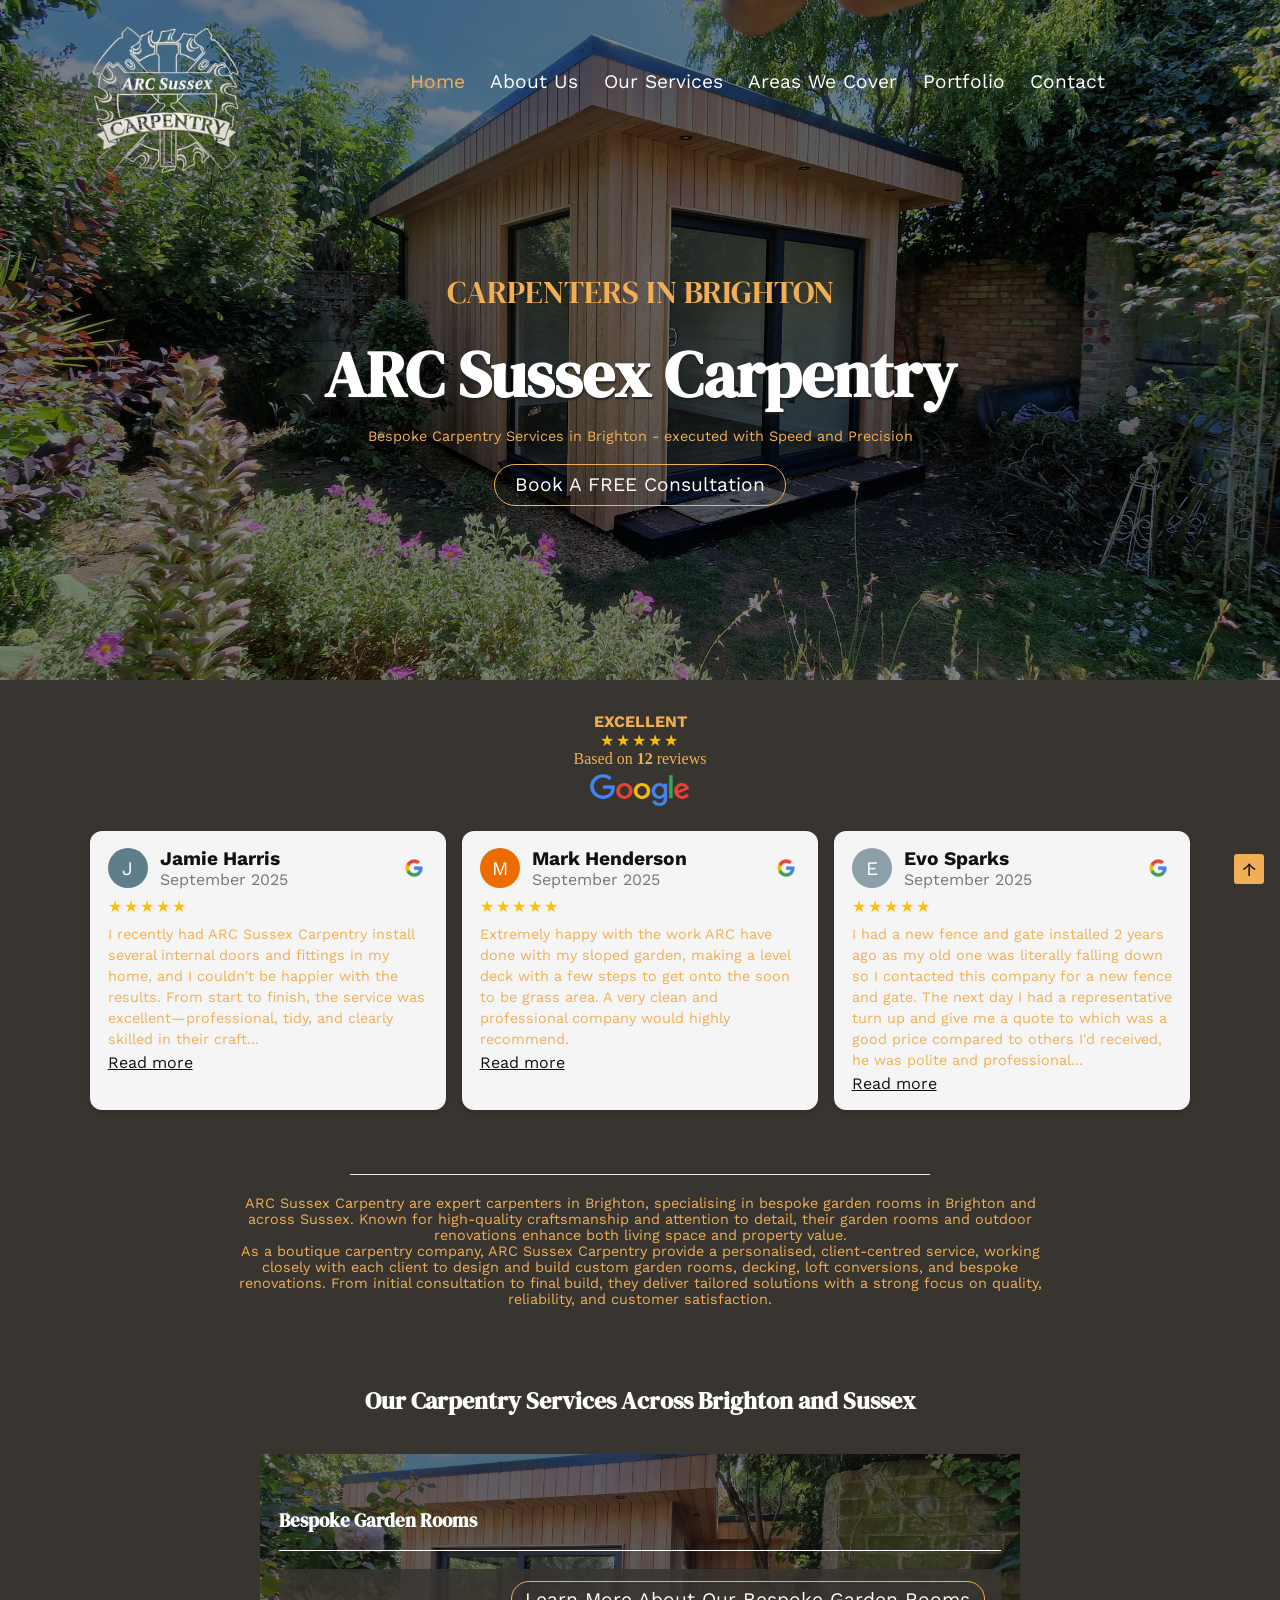
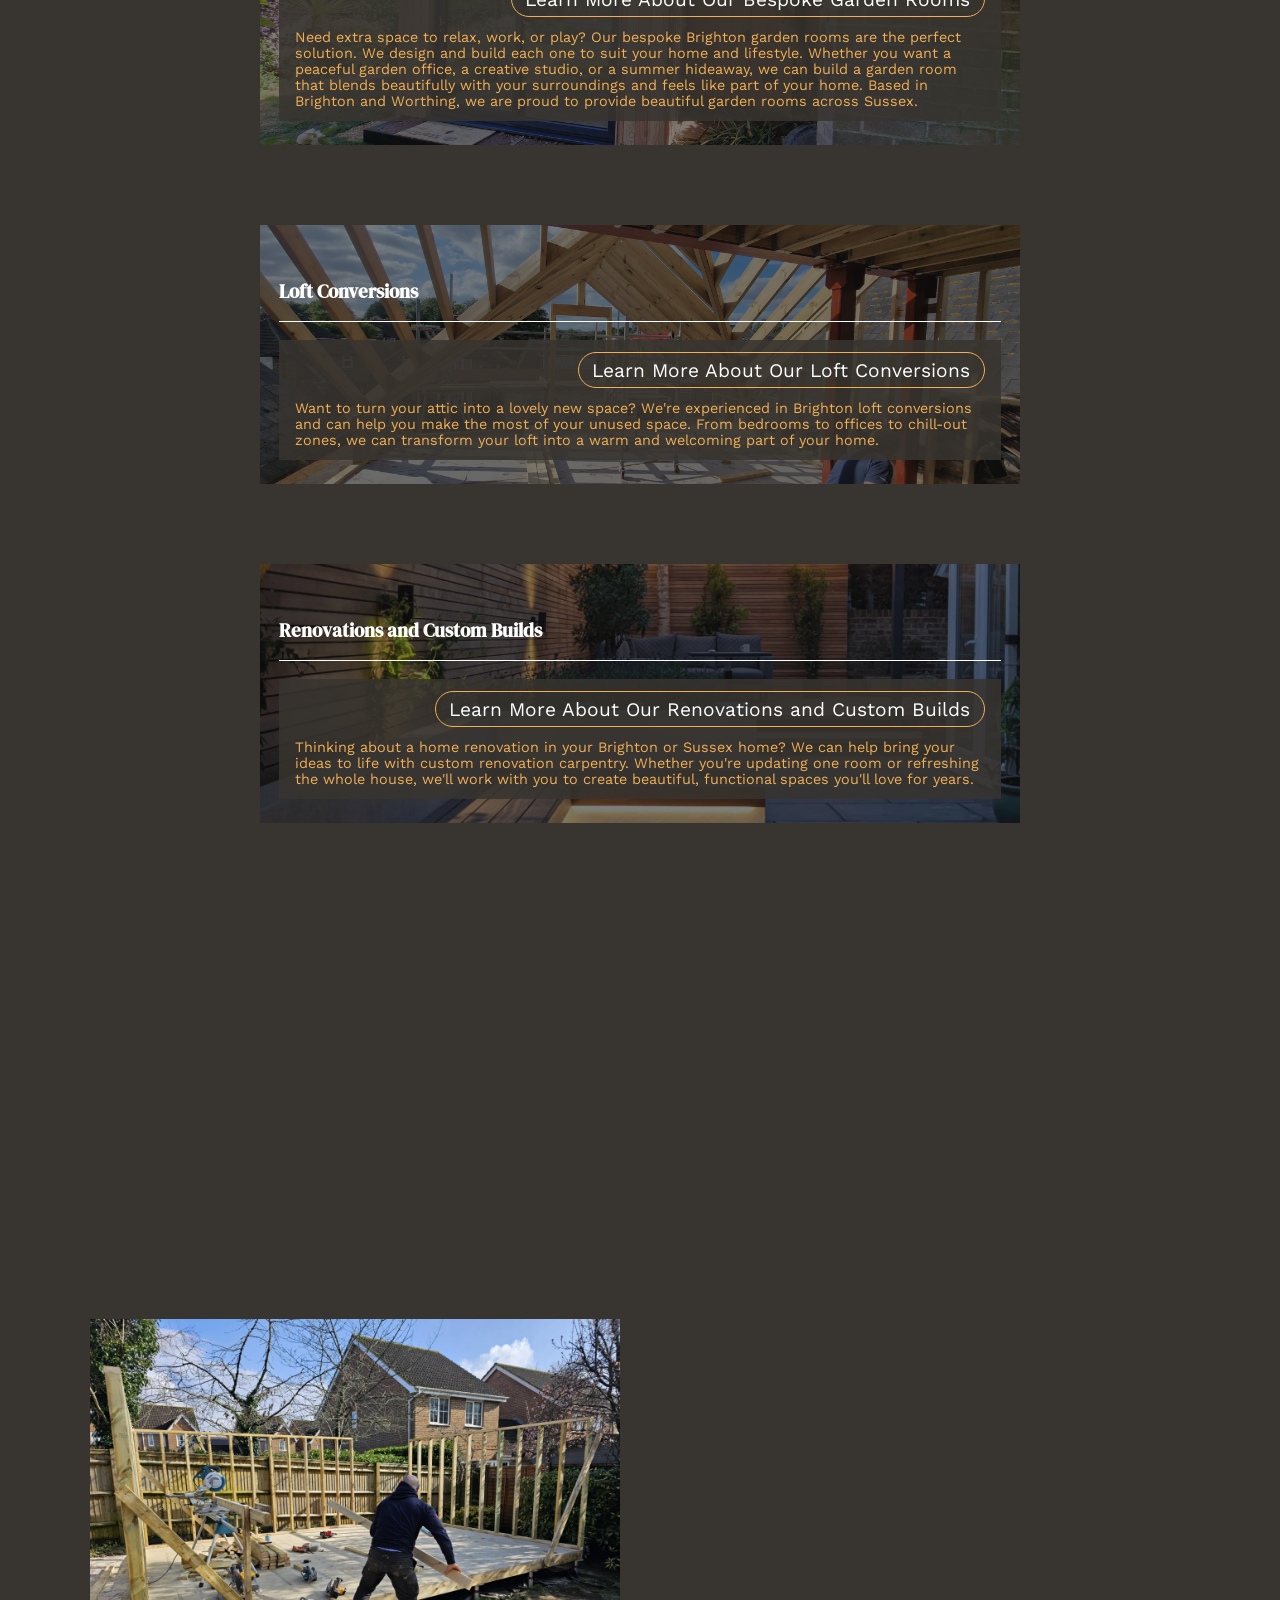
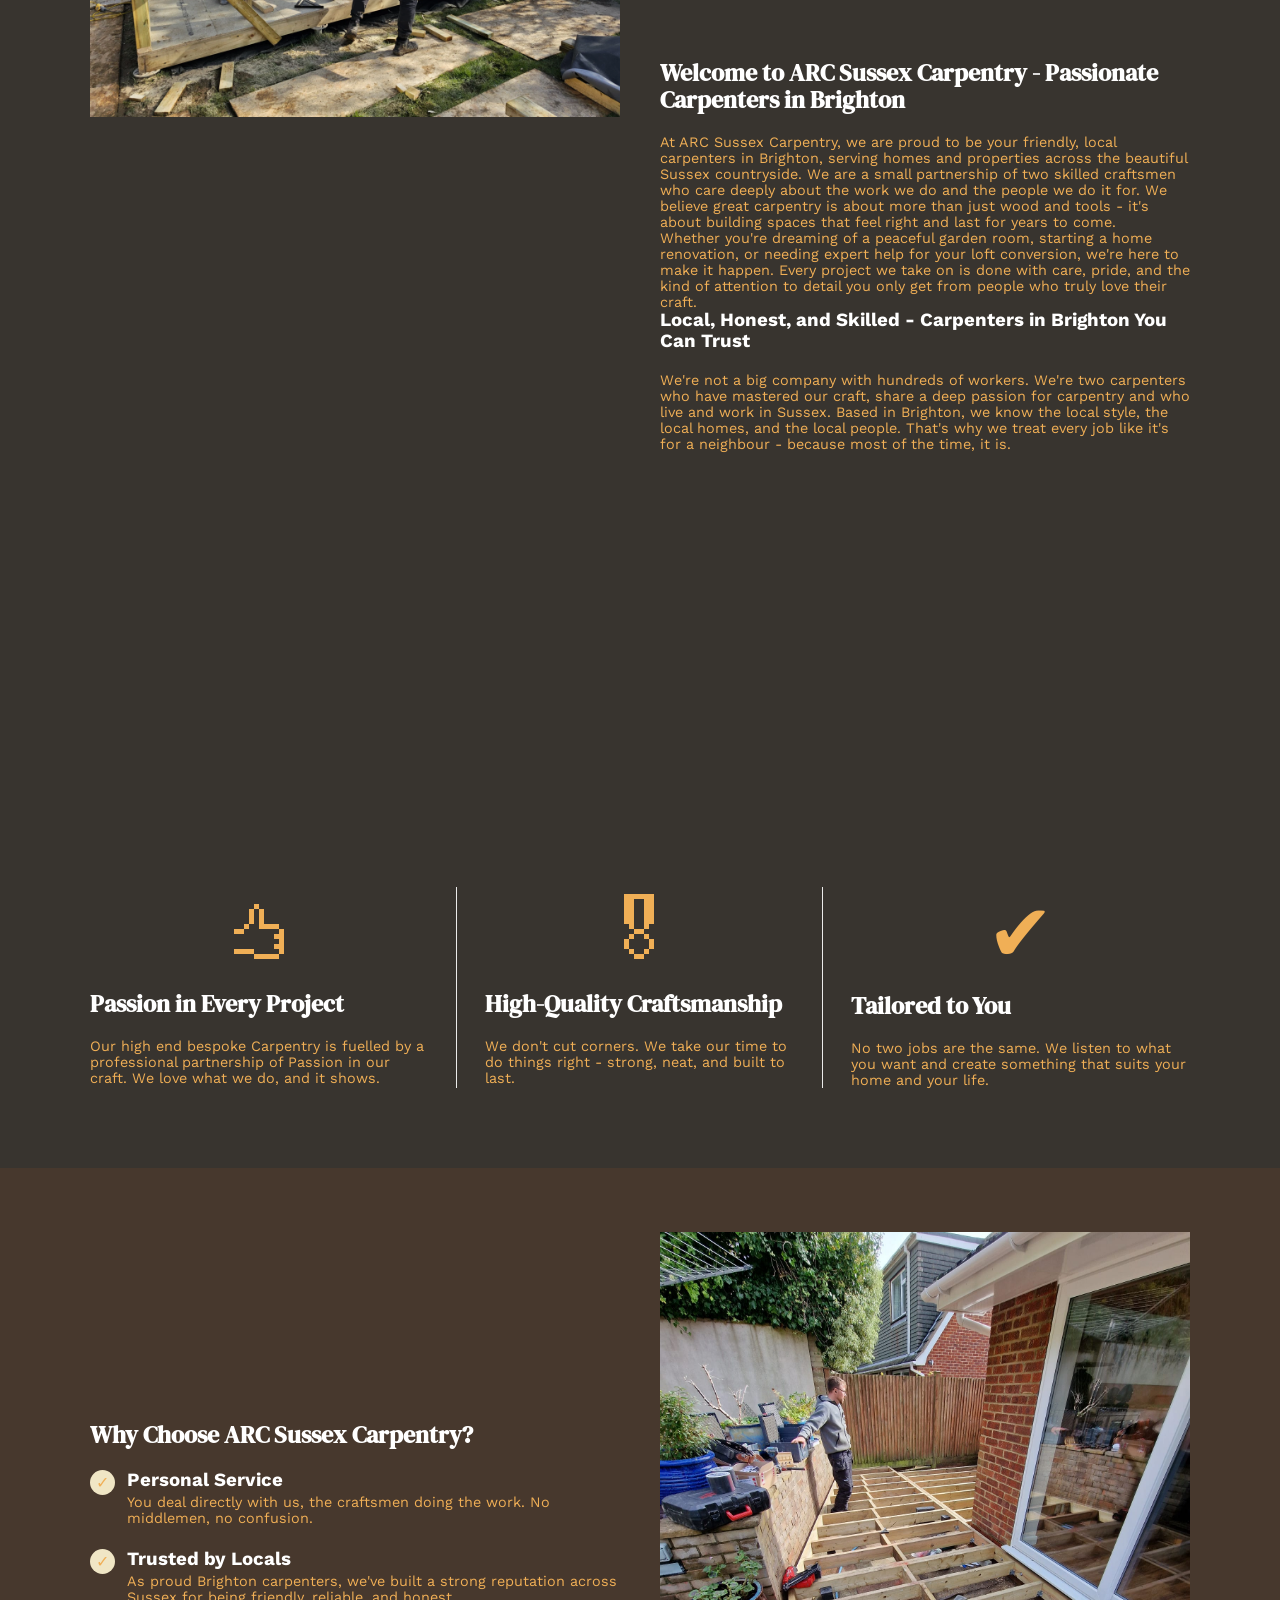
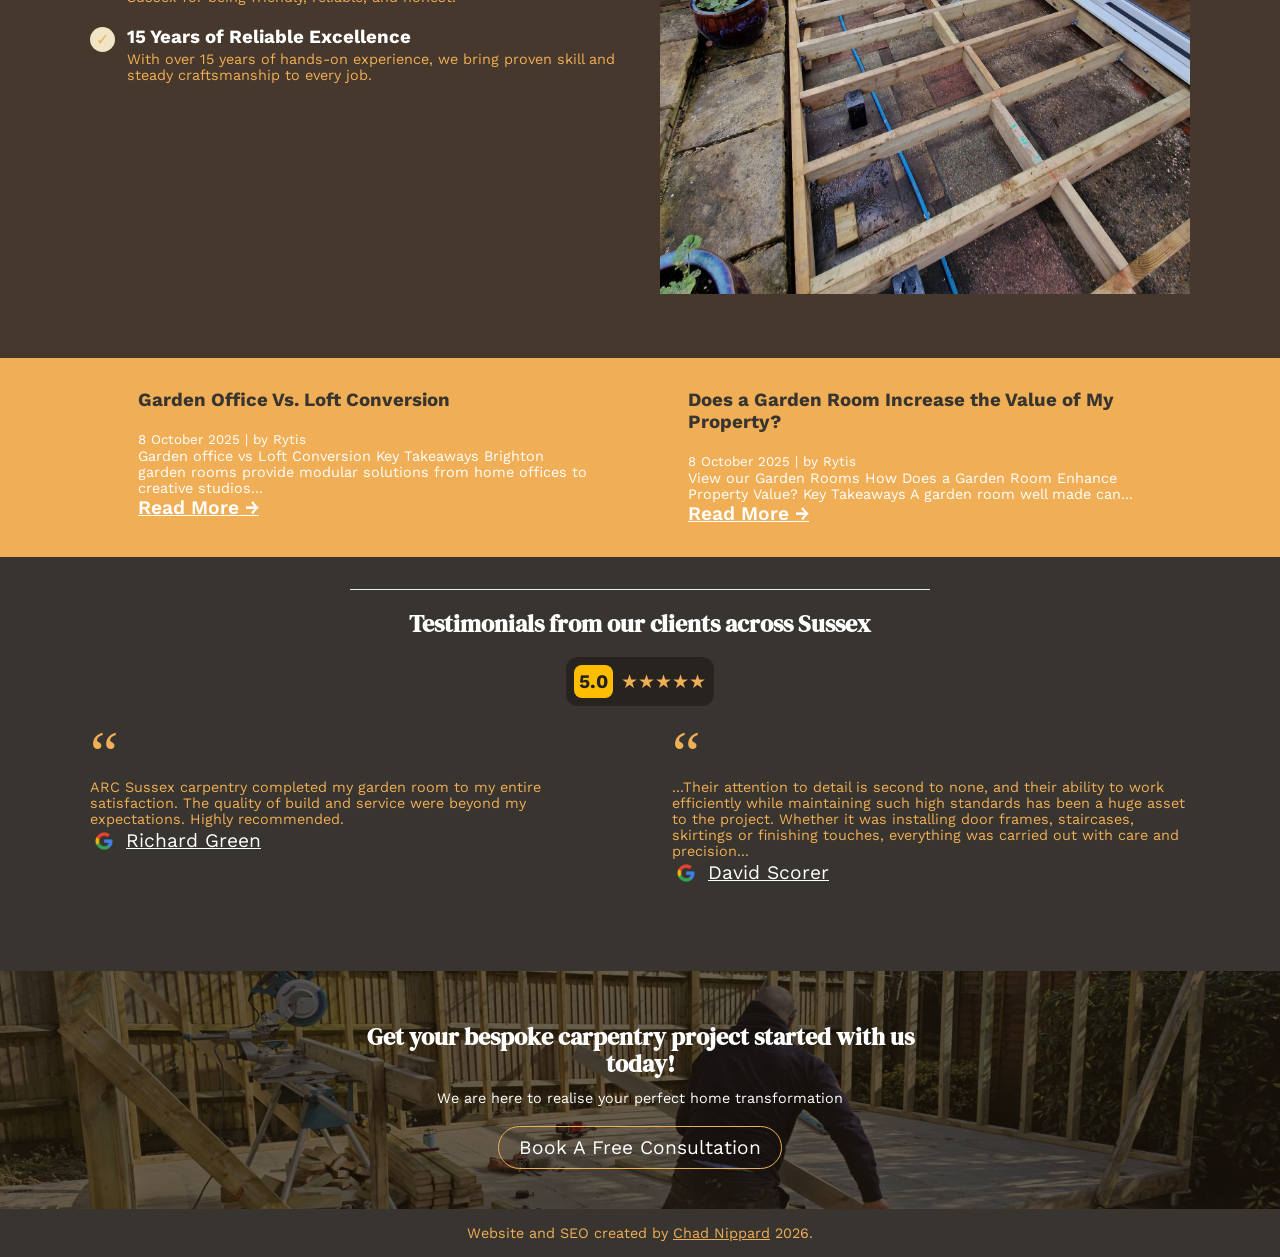
==== index.html @ 5e149e99 "Finished drafts of main pages" ====
<!DOCTYPE html>
<html lang="en">

<head>
  <meta charset="UTF-8">
  <meta name="viewport" content="width=device-width, initial-scale=1.0">
  <meta name="description"
    content="ARC Sussex Carpentry provides bespoke carpentry services, garden rooms, loft conversions and renovations across Brighton and Sussex.">
  <meta name="theme-color" content="#38342f">
  <title>ARC Sussex Carpentry | Carpenters in Brighton & Sussex</title>
  <!-- Canonical URL -->
  <link rel="canonical" href="https://arcsussexcarpentry.com/">
  <!-- Favicon -->
  <link rel="icon" href="favicon.webp" type="image/webp">
  <!-- Google Fonts -->
  <link rel="preconnect" href="https://fonts.googleapis.com">
  <link rel="preconnect" href="https://fonts.gstatic.com" crossorigin>
  <link
    href="https://fonts.googleapis.com/css2?family=DM+Serif+Display:ital@0;1&family=Work+Sans:wght@400;500;600;700&display=swap"
    rel="stylesheet">
  <!-- Open Graph / Facebook / Discord / LinkedIn -->
  <meta property="og:title" content="ARC Sussex Carpentry | Carpenters in Brighton & Sussex">
  <meta property="og:description"
    content="Bespoke carpentry services, garden rooms, loft conversions and renovations across Brighton and Sussex.">
  <meta property="og:type" content="website">
  <meta property="og:url" content="https://arcsussexcarpentry.com/">
  <meta property="og:site_name" content="ARC Sussex Carpentry">
  <meta property="og:locale" content="en_GB">
  <meta property="og:image" content="images/social-preview.jpg">
  <meta property="og:image:secure_url" content="images/social-preview.jpg">
  <meta property="og:image:type" content="image/jpeg">
  <meta property="og:image:width" content="1200">
  <meta property="og:image:height" content="630">
  <meta property="og:image:alt" content="ARC Sussex Carpentry - bespoke carpentry services in Brighton and Sussex">
  <!-- X / Twitter -->
  <meta name="twitter:card" content="summary_large_image">
  <meta name="twitter:title" content="ARC Sussex Carpentry | Carpenters in Brighton & Sussex">
  <meta name="twitter:description"
    content="Bespoke carpentry services, garden rooms, loft conversions and renovations across Brighton and Sussex.">
  <meta name="twitter:image" content="images/social-preview.jpg">
  <meta name="twitter:image:alt" content="ARC Sussex Carpentry - bespoke carpentry services in Brighton and Sussex">
  <!-- Stylesheet -->
  <link rel="stylesheet" href="css/style.css">
</head>

<body id="top">
  <header class="site-header">
    <div class="container header-inner">
      <a class="logo" href="index.html" aria-label="ARC Sussex Carpentry home">
        <img src="images/arc-logo.webp" alt="ARC Sussex Carpentry logo" width="155" height="155">
      </a>

      <nav class="main-nav" aria-label="Main navigation">
        <a class="active" href="index.html" aria-current="page">Home</a>
        <a href="about-us/index.html">About Us</a>
        <a href="our-services/index.html">Our Services</a>
        <a href="areas-we-cover/index.html">Areas We Cover</a>
        <a href="portfolio/index.html">Portfolio</a>
        <a href="contact/index.html">Contact</a>
      </nav>
    </div>
  </header>

  <main>
    <section class="hero">
      <img class="hero-image" src="images/HomepageHero.webp" alt="" width="1920" height="1080" fetchpriority="high">
      <div class="hero-overlay"></div>
      <div class="hero-content">
        <p class="eyebrow">CARPENTERS IN BRIGHTON</p>
        <h1>ARC Sussex Carpentry</h1>
        <p class="hero-lead">Bespoke Carpentry Services in Brighton - executed with Speed and Precision</p>
        <a class="button" href="contact/index.html">Book A FREE Consultation</a>
      </div>
    </section>
    <div class="site-background">
      <section class="reviews-strip section section--dark">
        <div class="container">
          <div class="review-summary">
            <strong>EXCELLENT</strong>
            <div class="stars" aria-label="Five stars">★★★★★</div>
            <span>Based on <b>12</b> reviews</span>
            <img src="images/Google_2015_logo.svg.webp" alt="Google" class="google-wordmark" width="100" height="34"
              loading="lazy" decoding="async">
          </div>
          <div class="review-grid">
            <article class="review-card">
              <a href="https://maps.app.goo.gl/2BdvBbGpvXpANSJCA" target="_blank">
                <div class="review-head">
                  <span class="avatar">J</span>
                  <div>
                    <b>Jamie Harris</b>
                    <small>
                      <time datetime="2025-09">September 2025</time>
                    </small>
                  </div>
                  <img src="images/Google-Logo.webp" alt="Google" class="google-g" width="28" height="28" loading="lazy"
                    decoding="async">
                </div>
              </a>
              <div class="small-stars" aria-label="Five stars">★★★★★</div>
              <p>
                I recently had ARC Sussex Carpentry install several internal doors and fittings in my home, and I
                couldn't be happier with the results. From start to finish, the service was excellent—professional,
                tidy, and clearly skilled in their craft...
              </p>
              <a href="https://maps.app.goo.gl/2BdvBbGpvXpANSJCA" target="_blank" class="read-more"><small>Read
                  more</small></a>
            </article>
            <article class="review-card">
              <a href="https://maps.app.goo.gl/iDZdyYT8npCqeXSf9" target="_blank">
                <div class="review-head">
                  <span class="avatar orange">M</span>
                  <div>
                    <b>Mark Henderson</b>
                    <small>
                      <time datetime="2025-09">September 2025</time>
                    </small>
                  </div>
                  <img src="images/Google-Logo.webp" alt="Google" class="google-g" width="28" height="28" loading="lazy"
                    decoding="async">
                </div>
              </a>

              <div class="small-stars" aria-label="Five stars">★★★★★</div>
              <p>
                Extremely happy with the work ARC have done with my sloped garden, making a level deck with a few steps
                to get onto the soon to be grass area. A very clean and professional company would highly recommend.
              </p>
              <a href="https://maps.app.goo.gl/iDZdyYT8npCqeXSf9" target="_blank" class="read-more"><small>Read
                  more</small></a>
            </article>
            <article class="review-card">
              <a href="https://maps.app.goo.gl/wv1iPqadfYeNjGK7A" target="_blank">
                <div class="review-head">
                  <span class="avatar blue">E</span>
                  <div>
                    <b>Evo Sparks</b>
                    <small>
                      <time datetime="2025-09">September 2025</time>
                    </small>
                  </div>
                  <img src="images/Google-Logo.webp" alt="Google" class="google-g" width="28" height="28" loading="lazy"
                    decoding="async">
                </div>
              </a>
              <div class="small-stars" aria-label="Five stars">★★★★★</div>
              <p>
                I had a new fence and gate installed 2 years ago as my old one was literally falling down so I contacted
                this company for a new fence and gate. The next day I had a representative turn up and give me a quote
                to which was a good price compared to others I'd received, he was polite and professional...
              </p>
              <a href="https://maps.app.goo.gl/wv1iPqadfYeNjGK7A" target="_blank" class="read-more"><small>Read
                  more</small></a>
            </article>
          </div>
        </div>
      </section>

      <section class="intro section section--dark">
        <div class="container">
          <div class="section-line" aria-hidden="true"></div>
          <div class="narrow-copy">
            <p>
              ARC Sussex Carpentry are expert carpenters in Brighton, specialising in bespoke garden rooms in Brighton
              and across Sussex. Known for high-quality craftsmanship and attention to detail, their garden rooms and
              outdoor renovations enhance both living space and property value.
            </p>
            <p>
              As a boutique carpentry company, ARC Sussex Carpentry provide a personalised, client-centred service,
              working closely with each client to design and build custom garden rooms, decking, loft conversions, and
              bespoke renovations. From initial consultation to final build, they deliver tailored solutions with a
              strong focus on quality, reliability, and customer satisfaction.
            </p>
          </div>
        </div>
      </section>

      <section class="services section section--dark">
        <div class="container">
          <div class="section-heading">
            <h2>Our Carpentry Services Across Brighton and Sussex</h2>
          </div>
          <article class="service-feature service-feature--garden-room">
            <div class="service-overlay"></div>
            <div class="service-content">
              <h3>Bespoke Garden Rooms</h3>
              <div class="service-line" aria-hidden="true"></div>
              <div class="service-detail">
                <a class="service-button" href="our-services/index.html">
                  Learn More About Our Bespoke Garden Rooms
                </a>
                <p>
                  Need extra space to relax, work, or play? Our bespoke Brighton garden rooms are the perfect solution.
                  We design and build each one to suit your home and lifestyle. Whether you want a peaceful garden
                  office, a creative studio, or a summer hideaway, we can build a garden room that blends beautifully
                  with your surroundings and feels like part of your home. Based in Brighton and Worthing, we are proud
                  to provide beautiful garden rooms across Sussex.
                </p>
              </div>
            </div>
          </article>
          <article class="service-feature service-feature--loft">
            <div class="service-overlay"></div>
            <div class="service-content">
              <h3>Loft Conversions</h3>
              <div class="service-line" aria-hidden="true"></div>
              <div class="service-detail">
                <a class="service-button" href="our-services/index.html">
                  Learn More About Our Loft Conversions
                </a>
                <p>
                  Want to turn your attic into a lovely new space? We're experienced in Brighton loft conversions and
                  can help you make the most of your unused space. From bedrooms to offices to chill-out zones, we can
                  transform your loft into a warm and welcoming part of your home.
                </p>
              </div>
            </div>
          </article>
          <article class="service-feature service-feature--renovations">
            <div class="service-overlay"></div>
            <div class="service-content">
              <h3>Renovations and Custom Builds</h3>
              <div class="service-line" aria-hidden="true"></div>
              <div class="service-detail">
                <a class="service-button" href="our-services/index.html">
                  Learn More About Our Renovations and Custom Builds
                </a>
                <p>
                  Thinking about a home renovation in your Brighton or Sussex home? We can help bring your ideas to life
                  with custom renovation carpentry. Whether you're updating one room or refreshing the whole house,
                  we'll work with you to create beautiful, functional spaces you'll love for years.
                </p>
              </div>
            </div>
          </article>
        </div>
      </section>

      <div class="spacer"></div>

      <section class="about-preview section section--dark">
        <div class="container about-preview__inner">
          <div class="about-images">
            <img src="images/Rytis.webp" alt="Rytis, one of the carpenters at ARC Sussex Carpentry" loading="lazy"
              decoding="async">
            <img src="images/Aaron.webp" alt="Aaron, one of the carpenters at ARC Sussex Carpentry" loading="lazy"
              decoding="async">
          </div>
          <div class="about-copy">
            <h2>Welcome to ARC Sussex Carpentry - Passionate Carpenters in Brighton</h2>
            <p>
              At ARC Sussex Carpentry, we are proud to be your friendly, local carpenters in Brighton, serving homes and
              properties across the beautiful Sussex countryside. We are a small partnership of two skilled craftsmen
              who care deeply about the work we do and the people we do it for. We believe great carpentry is about more
              than just wood and tools - it's about building spaces that feel right and last for years to come.
            </p>
            <p>
              Whether you're dreaming of a peaceful garden room, starting a home renovation, or needing expert help for
              your loft conversion, we're here to make it happen. Every project we take on is done with care, pride, and
              the kind of attention to detail you only get from people who truly love their craft.
            </p>
            <h3>Local, Honest, and Skilled - Carpenters in Brighton You Can Trust</h3>
            <p>
              We're not a big company with hundreds of workers. We're two carpenters who have mastered our craft, share
              a deep passion for carpentry and who live and work in Sussex. Based in Brighton, we know the local style,
              the local homes, and the local people. That's why we treat every job like it's for a neighbour - because
              most of the time, it is.
            </p>
          </div>
        </div>
      </section>

      <section class="values section section--dark">
        <div class="container values__grid">
          <article>
            <span class="value-icon" aria-hidden="true">🖒</span>
            <h2>Passion in Every Project</h2>
            <p>
              Our high end bespoke Carpentry is fuelled by a professional partnership of Passion in our craft. We love
              what we do, and it shows.
            </p>
          </article>
          <article>
            <span class="value-icon" aria-hidden="true">🎖</span>
            <h2>High-Quality Craftsmanship</h2>
            <p>
              We don't cut corners. We take our time to do things right - strong, neat, and built to last.
            </p>
          </article>
          <article>
            <span class="value-icon" aria-hidden="true">✔</span>
            <h2>Tailored to You</h2>
            <p>
              No two jobs are the same. We listen to what you want and create something that suits your home and your
              life.
            </p>
          </article>
        </div>
      </section>

      <section class="why section">
        <div class="container why__inner">
          <div class="why-copy">
            <h2>Why Choose ARC Sussex Carpentry?</h2>
            <div class="why-item">
              <span aria-hidden="true">✓</span>
              <div>
                <h3>Personal Service</h3>
                <p>
                  You deal directly with us, the craftsmen doing the work. No middlemen, no confusion.
                </p>
              </div>
            </div>
            <div class="why-item">
              <span aria-hidden="true">✓</span>
              <div>
                <h3>Trusted by Locals</h3>
                <p>
                  As proud Brighton carpenters, we've built a strong reputation across Sussex for being friendly,
                  reliable, and honest.
                </p>
              </div>
            </div>
            <div class="why-item">
              <span aria-hidden="true">✓</span>
              <div>
                <h3>15 Years of Reliable Excellence</h3>
                <p>
                  With over 15 years of hands-on experience, we bring proven skill and steady craftsmanship to every
                  job.
                </p>
              </div>
            </div>
          </div>
          <img src="images/WhySection.webp" alt="Timber decking frame under construction" loading="lazy"
            decoding="async">
        </div>
      </section>

      <section class="blog-preview section">
        <div class="container blog-preview__grid">
          <article>
            <h3>Garden Office Vs. Loft Conversion</h3>
            <small>
              <time datetime="2025-10-08">8 October 2025</time> | by Rytis
            </small>
            <p>
              Garden office vs Loft Conversion Key Takeaways Brighton garden rooms provide modular solutions from home
              offices to creative studios...
            </p>
            <a href="blog/garden-office-vs-loft-conversion/index.html">Read More →</a>
          </article>

          <article>
            <h3>Does a Garden Room Increase the Value of My Property?</h3>
            <small>
              <time datetime="2025-10-08">8 October 2025</time> | by Rytis
            </small>
            <p>
              View our Garden Rooms How Does a Garden Room Enhance Property Value? Key Takeaways A garden room well made
              can...
            </p>
            <a href="blog/does-a-garden-room-increase-the-value-of-my-property/index.html">Read More → </a>
          </article>
        </div>
      </section>

      <section class="testimonials section section--dark">
        <div class="container">
          <div class="section-line" aria-hidden="true"></div>
          <h2>Testimonials from our clients across Sussex</h2>
          <a href="https://g.co/kgs/eeUprsE" target="_blank">
            <div class="rating-pill">
              <b>5.0</b>
              <span aria-label="Five stars">★★★★★</span>
            </div>
          </a>
          <div class="testimonial-grid">
            <blockquote>
              <span aria-hidden="true">“</span>
              <p>
                ARC Sussex carpentry completed my garden room to my entire satisfaction. The quality of build and
                service were beyond my expectations. Highly recommended.
              </p>
              <cite>
                <a href="https://maps.app.goo.gl/8YXKvySKjpWsJmfJ9" class="google-review-link">
                  <img src="images/Google-Logo.webp" alt="Google" width="28" height="28" loading="lazy"
                    decoding="async">
                  Richard Green
                </a>
              </cite>
            </blockquote>
            <blockquote>
              <span aria-hidden="true">“</span>
              <p>
                ...Their attention to detail is second to none, and their ability to work efficiently while maintaining
                such high standards has been a huge asset to the project. Whether it was installing door frames,
                staircases, skirtings or finishing touches, everything was carried out with care and precision...
              </p>
              <cite>
                <a href="https://maps.app.goo.gl/GpGJFQdy2Gt9b8mG6" class="google-review-link">
                  <img src="images/Google-Logo.webp" alt="Google" width="28" height="28" loading="lazy"
                    decoding="async">
                  David Scorer
                </a>
              </cite>
            </blockquote>
          </div>
        </div>
      </section>
    </div>

    <section class="final-cta">
      <img class="final-cta__image" src="images/Rytis.webp" alt="" loading="lazy" decoding="async">
      <div class="cta-overlay"></div>
      <div class="cta-content">
        <h2>Get your bespoke carpentry project started with us today!</h2>
        <p>We are here to realise your perfect home transformation</p>
        <a class="button" href="contact/index.html">Book A Free Consultation</a>
      </div>
    </section>
  </main>

  <footer class="site-footer">
    <div class="container">
      <p>
        Website and SEO created by
        <a href="https://www.chadnippard.com" target="_blank" rel="noopener noreferrer">Chad Nippard</a>
        2026.
      </p>
    </div>
  </footer>

  <a class="back-to-top" href="#top" aria-label="Back to top">↑</a>
  <script src="js/main.js"></script>
</body>

</html>
---- css/style.css ----
:root {
  --colour-dark: #38342f;
  --colour-light: #47382d;
  --colour-gold: #f0af56;
  --colour-cream: #f0e6c5;
  --colour-white: #fff;
  --colour-black: #111;
  --colour-red: #8e1420;

  --font-body: "Work Sans", Arial, sans-serif;
  --font-heading: "DM Serif Display", Georgia, serif;

  --content-width: 1100px;
  --section-padding: 2rem;
  --section-padding-large: 5rem;
  --radius: 4px;
}

/* =========================
   Reset / base
   ========================= */

*, *::before, *::after {
  box-sizing: border-box;
}

html {
  scroll-behavior: smooth;
}

body {
  margin: 0;
  background: var(--colour-dark);
  color: var(--colour-gold);
  font-family: var(--font-body);
  line-height: 1.55;
}

body, button, input, textarea, select {
  font: inherit;
}

.site-background {
  background-image: url("../images/HomepageBackground.webp");
  background-position: center;
  background-repeat: no-repeat;
  background-size: cover;
  background-attachment: fixed;
}

img {
  max-width: 100%;
  height: auto;
  display: block;
}

a {
  color: inherit;
  transition: color 0.25s ease, background-color 0.25s ease, border-color 0.25s ease;
  font-size: 1.2rem;
  font-family: var(--font-body);
}

h1, h2, h3 {
  margin-top: 0;
  color: var(--colour-white);
  font-family: var(--font-heading);
  line-height: 1.15;
}

h1, h2, h3, p {
  overflow-wrap: break-word;
}

h1 {
  font-size: 4rem;
}

h3 {
  font-family: var(--font-body);
}

p {
  margin: 0 0 1rem;
  font-size: 1.15rem;
  font-family: var(--font-body);
}

p:last-child {
  margin-bottom: 0;
}

button, a {
  -webkit-tap-highlight-color: transparent;
}

small, strong {
  font-family: var(--font-body);
}

/* =========================
   Reusable layout
   ========================= */

.container {
  width: min(100% - 2rem, var(--content-width));
  margin-inline: auto;
}

.section {
  width: 100%;
}

.section--dark {
  background: var(--colour-dark);
}

.section-line {
  width: min(100%, 580px);
  margin: 0 auto 1.25rem;
  border-top: 1px solid rgba(255, 255, 255, 0.9);
}

/* =========================
   Header / navigation
   ========================= */

.site-header {
  position: absolute;
  inset: 0 0 auto;
  z-index: 10;
}

.header-inner {
  min-height: 125px;
  padding-top: 1rem;
  display: flex;
  align-items: flex-start;
  gap: 1rem;
}

.logo {
  flex: 0 0 90px;
  text-decoration: none;
}

.logo img {
  width: 90px;
  height: 90px;
  object-fit: contain;
}

.main-nav {
  flex: 1;
  display: flex;
  justify-content: center;
  align-items: flex-start;
  flex-wrap: wrap;
  gap: 0.45rem 0.7rem;
  padding-top: 1.8rem;
}

.main-nav a {
  color: var(--colour-white);
  text-decoration: none;
}

.main-nav a:hover, .main-nav a.active {
  color: var(--colour-gold);
}

/* =========================
   Hero
   ========================= */

.hero {
  position: relative;
  min-height: 580px;
  display: grid;
  place-items: center;
  overflow: hidden;
  text-align: center;
  background: var(--colour-dark);
}

.hero-image {
  position: absolute;
  inset: 0;
  width: 100%;
  height: 100%;
  object-fit: cover;
}

.hero-overlay {
  position: absolute;
  inset: 0;
  background: rgba(0, 0, 0, 0.48);
}

.hero-content {
  position: relative;
  z-index: 1;
  width: min(100% - 2rem, 850px);
  padding: 11rem 1rem 3rem;
  color: var(--colour-white);
}

.eyebrow {
  margin-bottom: 1.5rem;
  color: var(--colour-gold);
  font-family: var(--font-heading);
  font-size: 2rem;
}

.hero h1 {
  margin-bottom: 1rem;
  text-shadow: 1px 2px 2px #222;
}

/* =========================
   Buttons
   ========================= */

.button, .service-button {
  display: inline-block;
  border: 1px solid var(--colour-gold);
  border-radius: 999px;
  color: var(--colour-white);
  text-decoration: none;
}

.button {
  margin-top: 1.25rem;
  padding: 0.55rem 1.25rem;
}

.service-button {
  padding: 0.35rem 0.85rem;
}

.button:hover, .service-button:hover {
  background: var(--colour-gold);
  color: var(--colour-black);
}

/* =========================
   Reviews
   ========================= */

.reviews-strip {
  padding: 2rem 0 4rem;
  text-align: center;
}

.review-summary strong {
  display: block;
  color: var(--colour-gold);
}

.stars, .small-stars {
  color: #ffbf00;
  letter-spacing: 2px;
}


.review-summary>span {
  display: block;
  color: var(--colour-gold);
}

.google-wordmark {
  width: 100px;
  height: auto;
  margin: 0.35rem auto 0;
}

.review-grid {
  display: grid;
  gap: 1rem;
  margin-top: 1.5rem;
}

.review-card {
  min-height: 215px;
  padding: 1rem 1.1rem;
  border-radius: 12px;
  background: #f5f5f5;
  color: var(--colour-black);
  text-align: left;
  box-shadow: 0 2px 5px rgba(0, 0, 0, 0.15);
}

.review-card a {
  text-decoration: none;
}

.review-head {
  display: flex;
  align-items: center;
  gap: 0.75rem;
}

.review-head b {
  display: block;
}

.review-head small {
  display: block;
  color: #777;
}

.avatar {
  width: 40px;
  height: 40px;
  flex: 0 0 40px;
  display: grid;
  place-items: center;
  border-radius: 50%;
  background: #607d8b;
  color: var(--colour-white);
}

.avatar.orange {
  background: #ed6c00;
}

.avatar.blue {
  background: #8ba0a8;
}

.google-g {
  width: 28px;
  height: 28px;
  margin-left: auto;
  object-fit: contain;
}

.small-stars {
  margin: 0.5rem 0;
}

.review-card p {
  line-height: 1.45;
}

.review-card>small {
  color: #888;
}

.review-card .read-more {
  text-decoration: underline;
  transition: color 0.25s ease;

}

/* =========================
   Intro
   ========================= */

.intro {
  padding: 0 0 var(--section-padding-large);
  text-align: center;
}

.narrow-copy {
  width: min(100%, 820px);
  margin-inline: auto;
}

/* =========================
   Services
   ========================= */

.services {
  padding: 0 0 3rem;
}

.section-heading {
  width: min(100%, 900px);
  margin: 0 auto 2.5rem;
  text-align: center;
}

.service-feature {
  position: relative;
  width: min(100%, 760px);
  min-height: 230px;
  margin: 0 auto 2.5rem;
  overflow: hidden;
  background-position: center;
  background-size: cover;
}

.service-feature--garden-room {
  background-image: url("../images/BespokeGardenRooms.webp");
}

.service-feature--loft {
  background-image: url("../images/LoftConversions.webp");
}

.service-feature--renovations {
  background-image: url("../images/RenovationsAndCustomBuilds.webp");
}

.service-overlay {
  position: absolute;
  inset: 0;
  background: rgba(20, 20, 20, 0.55);
}

.service-content {
  position: relative;
  z-index: 1;
  padding: 3.5rem 1.2rem 1.5rem;
  color: var(--colour-white);
}

.service-content h3 {
  font-family: var(--font-heading);
}

.service-line {
  margin: 0.75rem 0 1.1rem;
  border-top: 1px solid var(--colour-white);
}

.service-detail {
  padding: 0.75rem 1rem;
  background: rgba(56, 52, 47, 0.85);
}

.service-button {
  float: right;
  margin: 0 0 0.75rem 0.75rem;
}

.service-content p {
  clear: both;
}

/* =========================
   Spacer
   ========================= */

.spacer {
  height: 10rem;
}

/* =========================
   About
   ========================= */

.about-preview {
  padding: 2rem 0 4rem;
}

.about-preview__inner {
  display: grid;
  gap: 2.5rem;
  align-items: center;
}

.about-images {
  display: grid;
  gap: 0.75rem;
}

.about-images img {
  width: 100%;
  object-fit: cover;
}

.about-images img:first-child {
  aspect-ratio: 4 / 3;
}

.about-images img:nth-child(2) {
  aspect-ratio: 4 / 5;
}

.about-copy h3 {
  color: var(--colour-white);
}

/* =========================
   Values
   ========================= */

.values {
  padding: 1rem 0 4rem;
}

.values__grid {
  display: grid;
}

.values article {
  padding: 1.5rem 0;
  border-bottom: 1px solid rgba(255, 255, 255, 0.9);
}

.values article:last-child {
  border-bottom: 0;
}

.value-icon {
  display: block;
  margin-bottom: 0.75rem;
  text-align: center;
  font-size: 5rem;
}

/* =========================
   Why choose us
   ========================= */

.why {
  padding: 3rem 0;
  background: var(--colour-light);
}

.why__inner {
  display: grid;
  gap: 2.5rem;
  align-items: center;
}

.why-item {
  display: flex;
  gap: 0.75rem;
  margin: 1.4rem 0;
}

.why-item>span {
  width: 25px;
  height: 25px;
  flex: 0 0 25px;
  display: grid;
  place-items: center;
  border-radius: 50%;
  background: var(--colour-cream);
  color: var(--colour-gold);
}

.why-item h3 {
  margin-bottom: 0.15rem;
  color: var(--colour-white);
}

.why__inner>img {
  width: 100%;
  aspect-ratio: 4 / 5;
  object-fit: cover;
}

/* =========================
   Blog preview
   ========================= */

.blog-preview {
  padding: 2rem 0;
  background: var(--colour-gold);
  color: var(--colour-white);
}

.blog-preview__grid {
  display: grid;
}

.blog-preview article {
  padding: 0 1rem 1rem;
}

.blog-preview article:last-child {
  padding-bottom: 0;
}

.blog-preview h3 {
  color: var(--colour-dark);
}

.blog-preview a {
  color: var(--colour-white);
  font-weight: 600;
}

.blog-preview p {
  color: var(--colour-white);
}


/* =========================
   Testimonials
   ========================= */

.testimonials {
  padding: 2rem 0 4rem;
  text-align: center;
}

.testimonials>.container>h2 {
  margin-bottom: 1.2rem;
}

.rating-pill {
  display: inline-flex;
  align-items: center;
  gap: 0.5rem;
  margin-bottom: 2rem;
  padding: 0.5rem;
  border-radius: 0.75rem;
  background: #27231f;
  color: var(--colour-gold);
}

.rating-pill b {
  padding: 5px;
  border-radius: 0.5rem;
  background: #ffbd00;
  color: #222;
}

.testimonial-grid {
  display: grid;
  gap: 2.5rem;
  text-align: left;
}

blockquote {
  margin: 0;
}

blockquote>span {
  font-size: 4rem;
  line-height: 0.5;
}

cite {
  font-style: normal;
}

.google-review-link {
  display: inline-flex;
  align-items: center;
  gap: 0.5rem;
  color: var(--colour-white);
}

.google-review-link img {
  width: 28px;
  height: 28px;
}

/* =========================
   Final CTA
   ========================= */

.final-cta {
  position: relative;
  min-height: 205px;
  display: grid;
  place-items: center;
  overflow: hidden;
  text-align: center;
}

.final-cta__image {
  position: absolute;
  inset: 0;
  width: 100%;
  height: 100%;
  object-fit: cover;
}

.cta-overlay {
  position: absolute;
  inset: 0;
  background: rgba(30, 20, 10, 0.66);
}

.cta-content {
  position: relative;
  z-index: 1;
  width: min(100% - 2rem, 650px);
  padding: 2.5rem 1rem;
}

.cta-content p {
  color: var(--colour-white);
}

.cta-content h2 {
  margin: 0.75rem auto;
}

/* =========================
   Footer
   ========================= */

.site-footer {
  padding: 1rem 0;
  text-align: center;
}

.site-footer a, p {
  color: var(--colour-gold);
  margin: 0;
  font-size: 0.9rem;
}

/* =========================
   Back to top
   ========================= */

.back-to-top {
  position: fixed;
  right: 1rem;
  bottom: 1rem;
  z-index: 20;
  width: 30px;
  height: 30px;
  display: grid;
  place-items: center;
  border-radius: 3px;
  background: var(--colour-gold);
  color: var(--colour-black);
  text-decoration: none;
}

.back-to-top:hover {
  color: var(--colour-cream);
}

/* =========================
   Tablet
   ========================= */

@media (min-width: 768px) {

  .container {
    width: min(100% - 3rem, var(--content-width));
  }

  .header-inner {
    min-height: 145px;
    gap: 2rem;
    padding-top: 1.4rem;
  }

  .logo {
    flex-basis: 125px;
  }

  .logo img {
    width: 125px;
    height: 125px;
  }

  .main-nav {
    gap: 0.9rem 1.4rem;
    padding-top: 2.6rem;
  }

  .hero {
    min-height: 640px;
  }

  .hero-content {
    padding-top: 10rem;
  }

  .review-grid {
    grid-template-columns: repeat(3, 1fr);
  }

  .spacer {
    height: 15rem;
  }

  .about-preview__inner, .why__inner {
    grid-template-columns: 1fr 1fr;
  }

  .values__grid {
    grid-template-columns: repeat(3, 1fr);
  }

  .values article {
    padding: 0 1.75rem;
    border-right: 1px solid rgba(255, 255, 255, 0.9);
    border-bottom: 0;
  }

  .values article:first-child {
    padding-left: 0;
  }

  .values article:last-child {
    padding-right: 0;
    border-right: 0;
  }

  .blog-preview__grid, .testimonial-grid {
    grid-template-columns: repeat(2, 1fr);
  }

  .blog-preview article {
    padding: 0 2rem;
  }

  .blog-preview article:last-child {
    padding-bottom: 0;
  }

  .testimonial-grid {
    gap: 4rem;
  }
}

/* =========================
   Desktop
   ========================= */

@media (min-width: 1100px) {

  .container {
    width: min(100% - 4rem, var(--content-width));
  }

  .header-inner {
    gap: 5rem;
  }

  .logo {
    flex-basis: 155px;
  }

  .logo img {
    width: 155px;
    height: 155px;
  }

  .main-nav {
    padding-top: 3rem;
    gap: 1.6rem;
  }

  .hero {
    min-height: 680px;
  }

  .hero-content {
    padding-top: 9rem;
  }

  .service-feature {
    margin-bottom: 5rem;
  }

  .spacer {
    height: 20rem;
  }

  .about-preview {
    padding: 3rem 0 5rem;
  }

  .about-preview__inner {
    gap: 2.5rem;
  }

  .values {
    padding-bottom: 5rem;
  }

  .why {
    padding: 4rem 0;
  }

  .blog-preview article {
    padding-inline: 3rem;
  }

  .testimonials {
    padding-bottom: 5rem;
  }
}

/* =========================
   Reduced motion
   ========================= */

@media (prefers-reduced-motion: reduce) {

  html {
    scroll-behavior: auto;
  }

  *, *::before, *::after {
    transition-duration: 0.01ms !important;
    animation-duration: 0.01ms !important;
    animation-iteration-count: 1 !important;
  }
}

/* =========================
   About page
   ========================= */

.about-hero {
  position: relative;
  min-height: 580px;
  display: grid;
  place-items: center;
  overflow: hidden;
  text-align: center;
  background:
    linear-gradient(rgba(0, 0, 0, 0.5), rgba(0, 0, 0, 0.5)),
    url("../images/about-hero.webp") center / cover no-repeat;
}

.about-hero__content {
  width: min(100% - 2rem, 850px);
  padding: 11rem 1rem 4rem;
  color: var(--colour-white);
}

.about-hero h1 {
  margin-bottom: 1.5rem;
  text-shadow: 1px 2px 2px #222;
}

.about-story {
  padding: 3rem 0 5rem;
}

.about-story__heading {
  width: min(100%, 850px);
  margin: 0 auto 3rem;
  text-align: center;
}

.about-story__heading h2 {
  color: var(--colour-white);
}

.about-story__content {
  width: min(100%, 850px);
  margin-inline: auto;
}

.about-story__content h3 {
  margin-bottom: 1.25rem;
  color: var(--colour-white);
}

.about-story__content a {
  color: var(--colour-gold);
}

.about-story__content a:hover {
  color: var(--colour-white);
}

.about-story__content p {
  margin-bottom: 1.25rem;
}

.about-image-section {
  padding: 0 0 4rem;
}

.about-image-wrapper {
  width: min(100%, 900px);
  margin-inline: auto;
  overflow: hidden;
}

.about-image-wrapper img {
  width: 100%;
  aspect-ratio: 3 / 2;
  object-fit: cover;
}

.about-numbers {
  width: min(100%, 900px);
  margin: 1rem auto 0;
  display: flex;
  justify-content: space-between;
  color: var(--colour-white);
  font-family: var(--font-body);
  font-size: 0.9rem;
}

.about-numbers span {
  opacity: 0.85;
}

.about-content-narrow {
  width: min(100% - 2rem, 850px);
}

.about-vision {
  padding: 2rem 0 4rem;
  background-color: #222222;
}

.about-mission {
  padding: 0 0 5rem;
  background-color: #222222;
}

.about-vision h2,
.about-mission h2 {
  margin-bottom: 1.5rem;
  text-align: center;
}

.about-mission ul {
  margin: 1rem 0 1.5rem;
  padding-left: 1.5rem;
  color: var(--colour-gold);
  font-size: 1.15rem;
  line-height: 1.55;
}

.about-mission li {
  margin-bottom: 0.75rem;
}

.about-final-cta {
  min-height: 260px;
}

/* =========================
   About page tablet
   ========================= */

@media (min-width: 768px) {

  .about-hero {
    min-height: 640px;
  }

  .about-hero__content {
    padding-top: 10rem;
  }

  .about-story {
    padding-top: 4rem;
  }

  .about-story__heading {
    margin-bottom: 4rem;
  }

  .about-image-section {
    padding-bottom: 5rem;
  }

  .about-vision {
    padding-bottom: 5rem;
  }

  .about-mission {
    padding-bottom: 6rem;
  }

  .about-final-cta {
    min-height: 280px;
  }

}

/* =========================
   About page desktop
   ========================= */

@media (min-width: 1100px) {

  .about-hero {
    min-height: 680px;
  }

  .about-hero__content {
    padding-top: 9rem;
  }

  .about-story {
    padding: 4rem 0 6rem;
  }

  .about-story__content {
    width: min(100%, 900px);
  }

  .about-image-section {
    padding-bottom: 6rem;
  }

  .about-image-wrapper {
    width: min(100%, 950px);
  }

  .about-vision {
    padding: 2rem 0 6rem;
  }

  .about-mission {
    padding-bottom: 7rem;
  }

  .about-final-cta {
    min-height: 300px;
  }

}

/* =========================
   Services page
   ========================= */

.services-hero {
  position: relative;
  min-height: 580px;
  display: grid;
  place-items: center;
  overflow: hidden;
  text-align: center;
  background:
    linear-gradient(rgba(0, 0, 0, 0.5), rgba(0, 0, 0, 0.5)),
    url("../images/our-services-hero.webp") center / cover no-repeat;
}

.services-hero__content {
  width: min(100% - 2rem, 850px);
  padding: 11rem 1rem 4rem;
  color: var(--colour-white);
}

.services-hero h1 {
  margin-bottom: 1.5rem;
  text-shadow: 1px 2px 2px #222;
}

.service-page-item {
  padding: 4rem 0 5rem;
}

.service-page-item--alt {
  background-color: #222222;
}

.service-page-number {
  width: min(100%, 900px);
  margin: 0 auto 0.75rem;
  color: var(--colour-gold);
  font-family: var(--font-heading);
  font-size: 1.5rem;
  text-align: center;
}

.service-page-heading {
  width: min(100%, 900px);
  margin: 0 auto 3rem;
  text-align: center;
}

.service-page-heading h2 {
  margin-bottom: 0;
}

.service-page-layout {
  width: min(100%, 950px);
  margin-inline: auto;
}

.service-page-copy h3 {
  margin-bottom: 1.25rem;
  color: var(--colour-white);
  font-size: 1.2rem;
}

.service-page-copy p {
  margin-bottom: 1.25rem;
}

.service-page-button {
  display: inline-block;
  margin-top: 0.5rem;
  padding: 0.55rem 1.1rem;
  border: 1px solid var(--colour-gold);
  border-radius: 999px;
  color: var(--colour-white);
  text-decoration: none;
}

.service-page-button:hover {
  background: var(--colour-gold);
  color: var(--colour-black);
}

.service-page-images {
  display: grid;
  gap: 1rem;
  margin-top: 2.5rem;
}

.service-page-images img {
  width: 100%;
  aspect-ratio: 16 / 9;
  object-fit: cover;
}

.service-page-images--double {
  grid-template-columns: 1fr 1fr;
}

.service-page-images--double img {
  aspect-ratio: 4 / 3;
}

.services-final-cta {
  min-height: 260px;
}

/* =========================
   Services page tablet
   ========================= */

@media (min-width: 768px) {

  .services-hero {
    min-height: 640px;
  }

  .services-hero__content {
    padding-top: 10rem;
  }

  .service-page-item {
    padding: 5rem 0 6rem;
  }

  .service-page-number {
    margin-bottom: 1rem;
  }

  .service-page-heading {
    margin-bottom: 4rem;
  }

  .service-page-layout {
    display: grid;
    grid-template-columns: 1fr 1fr;
    gap: 3rem;
    align-items: center;
  }

  .service-page-item:nth-child(even) .service-page-copy {
    order: 2;
  }

  .service-page-item:nth-child(even) .service-page-images {
    order: 1;
  }

  .service-page-images {
    margin-top: 0;
  }

  .services-final-cta {
    min-height: 280px;
  }

}

/* =========================
   Services page desktop
   ========================= */

@media (min-width: 1100px) {

  .services-hero {
    min-height: 680px;
  }

  .services-hero__content {
    padding-top: 9rem;
  }

  .service-page-item {
    padding: 6rem 0 7rem;
  }

  .service-page-layout {
    gap: 5rem;
  }

  .service-page-copy p {
    margin-bottom: 1.5rem;
  }

  .services-final-cta {
    min-height: 300px;
  }

}

/* ================================
   Areas We Cover Page
   ================================ */

.areas-hero {
  position: relative;
  min-height: 580px;
  display: grid;
  place-items: center;
  overflow: hidden;
  text-align: center;
  background: linear-gradient(rgba(0, 0, 0, 0.5), rgba(0, 0, 0, 0.5)), url("../images/areas-we-cover-hero.webp") center / cover no-repeat;
}

.areas-hero__content {
  width: min(100% - 2rem, 850px);
  padding: 11rem 1rem 4rem;
  color: var(--colour-white);
}

.areas-hero h1 {
  margin-bottom: 1.5rem;
  text-shadow: 1px 2px 2px #222;
}

.areas-intro {
  padding: 4rem 0 3rem;
}

.areas-intro__heading {
  width: min(100%, 850px);
  margin: 0 auto 3rem;
  text-align: center;
}

.areas-intro__heading h2 {
  color: var(--colour-white);
}

.areas-intro__content {
  width: min(100%, 900px);
  margin-inline: auto;
}

.areas-intro__content p {
  margin-bottom: 1.25rem;
}

.areas-intro__content a {
  color: var(--colour-gold);
  text-decoration: underline;
  text-underline-offset: 3px;
}

.areas-intro__content a:hover {
  color: var(--colour-cream);
}

.areas-list-section {
  padding: 2rem 0 4rem;
}

.areas-list-section--west {
  padding-top: 1rem;
}

.areas-list-heading {
  width: min(100%, 850px);
  margin: 0 auto 2.5rem;
  text-align: center;
}

.areas-list {
  width: min(100%, 950px);
  margin: 0 auto;
  padding: 0;
  display: grid;
  grid-template-columns: repeat(2, 1fr);
  gap: 0.75rem 1.5rem;
  list-style: none;
}

.areas-list li {
  padding: 0.75rem 1rem;
  border-bottom: 1px solid rgba(240, 230, 197, 0.3);
  color: var(--colour-white);
  font-size: 1.05rem;
}

.areas-content-narrow {
  width: min(100% - 2rem, 850px);
}

.areas-vision {
  padding: 2rem 0 4rem;
  background-color: #222;
}

.areas-mission {
  padding: 0 0 5rem;
  background-color: #222;
}

.areas-vision h2,
.areas-mission h2 {
  margin-bottom: 1.5rem;
  text-align: center;
}

.areas-mission ul {
  margin: 1rem 0 1.5rem;
  padding-left: 1.5rem;
  color: var(--colour-gold);
  font-size: 1.15rem;
  line-height: 1.55;
}

.areas-mission li {
  margin-bottom: 0.75rem;
}

.areas-final-cta {
  min-height: 280px;
}

@media (min-width: 768px) {
  .areas-hero {
    min-height: 640px;
  }

  .areas-hero__content {
    padding-top: 10rem;
  }

  .areas-list-section {
    padding-bottom: 5rem;
  }

  .areas-vision {
    padding-bottom: 5rem;
  }

  .areas-mission {
    padding-bottom: 6rem;
  }

  .areas-final-cta {
    min-height: 300px;
  }
}

@media (min-width: 1100px) {
  .areas-hero {
    min-height: 680px;
  }

  .areas-hero__content {
    padding-top: 9rem;
  }

  .areas-intro {
    padding: 4rem 0 5rem;
  }

  .areas-list-section {
    padding-bottom: 6rem;
  }

  .areas-list {
    max-width: 1000px;
    grid-template-columns: repeat(3, 1fr);
    gap: 0.75rem 2rem;
  }

  .areas-vision {
    padding-bottom: 6rem;
  }

  .areas-mission {
    padding-bottom: 7rem;
  }

  .areas-final-cta {
    min-height: 320px;
  }
}

@media (max-width: 767px) {
  .areas-list {
    grid-template-columns: 1fr;
  }
}

/* ================================
   Portfolio Page
   ================================ */

.portfolio-hero {
  position: relative;
  min-height: 580px;
  display: grid;
  place-items: center;
  overflow: hidden;
  text-align: center;
  background: linear-gradient(rgba(0, 0, 0, 0.5), rgba(0, 0, 0, 0.5)), url("../images/HomepageHero.webp") center / cover no-repeat;
}

.portfolio-hero__content {
  width: min(100% - 2rem, 850px);
  padding: 11rem 1rem 4rem;
  color: var(--colour-white);
}

.portfolio-hero h1 {
  margin-bottom: 1.25rem;
  text-shadow: 1px 2px 2px #222;
}

.portfolio-hero p:not(.eyebrow) {
  max-width: 700px;
  margin: 0 auto 2rem;
  font-size: 1.15rem;
}

.portfolio-intro {
  padding: 4rem 0 5rem;
}

.portfolio-intro__heading {
  width: min(100%, 850px);
  margin: 0 auto 3rem;
  text-align: center;
}

.portfolio-intro__heading h2 {
  color: var(--colour-white);
}

.portfolio-intro__content {
  width: min(100%, 900px);
  margin-inline: auto;
}

.portfolio-intro__content p {
  margin-bottom: 1.25rem;
}

.portfolio-project {
  padding: 4rem 0 5rem;
}

.portfolio-project--seating {
  padding-top: 3rem;
}

.portfolio-project__header {
  width: min(100%, 1000px);
  margin: 0 auto 3rem;
  display: flex;
  align-items: flex-start;
  gap: 1.5rem;
}

.portfolio-project__number {
  margin: 0;
  color: var(--colour-gold);
  font-family: var(--font-heading);
  font-size: 3rem;
  line-height: 1;
}

.portfolio-project__header .eyebrow {
  margin-bottom: 0.5rem;
}

.portfolio-project__header h2 {
  margin: 0;
  color: var(--colour-white);
}

.portfolio-project__layout {
  width: min(100%, 1000px);
  margin: 0 auto 3rem;
  display: grid;
  grid-template-columns: 1fr 1fr;
  gap: 4rem;
  align-items: center;
}

.portfolio-project__copy p {
  margin-bottom: 1.25rem;
}

.portfolio-project__feature {
  overflow: hidden;
}

.portfolio-project__feature img {
  width: 100%;
  aspect-ratio: 4 / 3;
  object-fit: cover;
  transition: transform 0.5s ease;
}

.portfolio-project__feature:hover img {
  transform: scale(1.025);
}

.portfolio-gallery {
  width: min(100%, 1000px);
  margin: 0 auto;
  display: grid;
  gap: 1rem;
}

.portfolio-gallery img {
  width: 100%;
  height: 100%;
  object-fit: cover;
  display: block;
}

.portfolio-gallery--three {
  grid-template-columns: repeat(3, 1fr);
}

.portfolio-gallery--four {
  grid-template-columns: 1.15fr 1fr 1fr;
}

.portfolio-gallery--three img,
.portfolio-gallery--four img {
  aspect-ratio: 4 / 3;
}

.portfolio-quote {
  padding: 4rem 0;
  background-color: #222;
}

.portfolio-quote .container {
  width: min(100% - 2rem, 850px);
}

.portfolio-quote blockquote {
  margin: 0;
  text-align: center;
}

.portfolio-quote p {
  margin: 0;
  color: var(--colour-cream);
  font-family: var(--font-heading);
  font-size: clamp(1.5rem, 3vw, 2.2rem);
  line-height: 1.35;
}

.portfolio-quote--light {
  background-color: var(--colour-light);
}

.portfolio-more {
  padding: 5rem 0;
}

.portfolio-more__heading {
  width: min(100%, 800px);
  margin: 0 auto 3rem;
  text-align: center;
}

.portfolio-more__heading h2 {
  color: var(--colour-white);
}

.portfolio-more__grid {
  width: min(100%, 1000px);
  margin: 0 auto;
  display: grid;
  grid-template-columns: repeat(3, 1fr);
  gap: 1.5rem;
}

.portfolio-card {
  padding: 2rem;
  border: 1px solid rgba(240, 230, 197, 0.25);
  background-color: rgba(0, 0, 0, 0.12);
}

.portfolio-card span {
  display: block;
  margin-bottom: 2rem;
  color: var(--colour-gold);
  font-family: var(--font-heading);
  font-size: 2rem;
}

.portfolio-card h3 {
  margin-bottom: 1rem;
  color: var(--colour-white);
}

.portfolio-card p {
  margin: 0;
}

.portfolio-team {
  padding: 4rem 0 6rem;
}

.portfolio-team__heading {
  width: min(100%, 800px);
  margin: 0 auto 3rem;
  text-align: center;
}

.portfolio-team__heading h2 {
  color: var(--colour-white);
}

.portfolio-team {
  padding: 4rem 0 6rem;
}

.portfolio-team__heading {
  width: min(100%, 800px);
  margin: 0 auto 4rem;
  text-align: center;
}

.portfolio-team__heading h2 {
  color: var(--colour-white);
}

.portfolio-team__members {
  width: min(100%, 1000px);
  margin: 0 auto;
}

.portfolio-team__member {
  display: grid;
  grid-template-columns: 1fr 1fr;
  gap: 4rem;
  align-items: center;
}

.portfolio-team__member+.portfolio-team__member {
  margin-top: 5rem;
  padding-top: 5rem;
  border-top: 1px solid rgba(240, 230, 197, 0.2);
}

.portfolio-team__member:first-child .portfolio-team__image {
  order: 1;
}

.portfolio-team__member:first-child .portfolio-team__content {
  order: 2;
}

.portfolio-team__member:nth-child(2) .portfolio-team__content {
  order: 1;
}

.portfolio-team__member:nth-child(2) .portfolio-team__image {
  order: 2;
}

.portfolio-team__content h3 {
  margin-bottom: 1rem;
  color: var(--colour-white);
}

.portfolio-team__content p:last-child {
  margin-bottom: 0;
}

.portfolio-team__image {
  overflow: hidden;
}

.portfolio-team__image img {
  width: 100%;
  aspect-ratio: 4 / 3;
  display: block;
  object-fit: cover;
}

@media (min-width: 1100px) {
  .portfolio-team {
    padding-top: 5rem;
    padding-bottom: 7rem;
  }

  .portfolio-team__member {
    gap: 5rem;
  }

  .portfolio-team__member+.portfolio-team__member {
    margin-top: 6rem;
    padding-top: 6rem;
  }
}

@media (max-width: 767px) {
  .portfolio-team__member {
    grid-template-columns: 1fr;
    gap: 2rem;
  }

  .portfolio-team__member+.portfolio-team__member {
    margin-top: 4rem;
    padding-top: 4rem;
  }

  .portfolio-team__member .portfolio-team__content,
  .portfolio-team__member .portfolio-team__image {
    order: initial;
  }
}

.portfolio-final-cta {
  min-height: 320px;
}

@media (min-width: 768px) {
  .portfolio-hero {
    min-height: 640px;
  }

  .portfolio-hero__content {
    padding-top: 10rem;
  }

  .portfolio-project {
    padding-top: 5rem;
    padding-bottom: 6rem;
  }

  .portfolio-project--seating {
    padding-top: 4rem;
  }

  .portfolio-quote {
    padding: 5rem 0;
  }
}

@media (min-width: 1100px) {
  .portfolio-hero {
    min-height: 680px;
  }

  .portfolio-hero__content {
    padding-top: 9rem;
  }

  .portfolio-intro {
    padding-top: 5rem;
  }

  .portfolio-project {
    padding-top: 6rem;
    padding-bottom: 7rem;
  }

  .portfolio-project__layout {
    gap: 5rem;
  }

  .portfolio-gallery {
    gap: 1.25rem;
  }

  .portfolio-more {
    padding: 6rem 0;
  }

  .portfolio-team {
    padding-top: 5rem;
    padding-bottom: 7rem;
  }
}

@media (max-width: 767px) {
  .portfolio-project__header {
    gap: 1rem;
  }

  .portfolio-project__number {
    font-size: 2.25rem;
  }

  .portfolio-project__layout,
  .portfolio-team__layout {
    grid-template-columns: 1fr;
    gap: 2.5rem;
  }

  .portfolio-project--seating .portfolio-project__feature {
    order: -1;
  }

  .portfolio-gallery--three,
  .portfolio-gallery--four,
  .portfolio-more__grid {
    grid-template-columns: 1fr;
  }

  .portfolio-gallery img {
    aspect-ratio: 4 / 3;
  }

  .portfolio-card {
    padding: 1.5rem;
  }
}

/* ================================
   Contact Page
   ================================ */

.contact-hero {
  position: relative;
  min-height: 580px;
  display: grid;
  place-items: center;
  overflow: hidden;
  text-align: center;
  background: linear-gradient(rgba(0, 0, 0, 0.5), rgba(0, 0, 0, 0.5)), url("../images/contact-hero.webp") center / cover no-repeat;
}

.contact-hero__content {
  width: min(100% - 2rem, 850px);
  padding: 11rem 1rem 4rem;
  color: var(--colour-white);
}

.contact-hero h1 {
  margin-bottom: 1rem;
  text-shadow: 1px 2px 2px #222;
}

.contact-hero p:not(.eyebrow) {
  margin: 0;
  font-size: 1.15rem;
}

.contact-details {
  padding: 5rem 0 6rem;
}

.contact-details__heading {
  width: min(100%, 800px);
  margin: 0 auto 4rem;
  text-align: center;
}

.contact-details__heading h2 {
  margin-bottom: 1.25rem;
  color: var(--colour-white);
}

.contact-details__heading p:last-child {
  margin-bottom: 0;
}

.contact-details__layout {
  width: min(100%, 1000px);
  margin: 0 auto;
  display: grid;
  grid-template-columns: 0.8fr 1.2fr;
  gap: 4rem;
  align-items: stretch;
}

.contact-details__info {
  display: flex;
  flex-direction: column;
  justify-content: space-between;
}

.contact-detail {
  padding: 1.5rem 0;
  border-bottom: 1px solid rgba(240, 230, 197, 0.25);
}

.contact-detail:first-child {
  padding-top: 0;
}

.contact-detail:last-child {
  border-bottom: 0;
}

.contact-detail .eyebrow {
  margin-bottom: 0.75rem;
}

.contact-detail a {
  display: block;
  width: fit-content;
  color: var(--colour-white);
  font-size: 1.15rem;
  line-height: 1.7;
  text-decoration: none;
  transition: color 0.2s ease;
}

.contact-detail a:hover {
  color: var(--colour-gold);
}

.contact-map {
  min-height: 500px;
  overflow: hidden;
  border: 1px solid rgba(240, 230, 197, 0.2);
}

.contact-map iframe {
  width: 100%;
  height: 100%;
  min-height: 500px;
  display: block;
  border: 0;
}

.contact-message {
  padding: 0 0 6rem;
}

.contact-message__content {
  width: min(100% - 2rem, 850px);
  margin: 0 auto;
  text-align: center;
}

.contact-message__content h2 {
  margin-bottom: 1.25rem;
  color: var(--colour-white);
}

.contact-message__content p:not(.eyebrow) {
  max-width: 700px;
  margin: 0 auto 2rem;
}

.contact-message__buttons {
  display: flex;
  justify-content: center;
  gap: 1rem;
  flex-wrap: wrap;
}

.button--outline {
  border: 1px solid var(--colour-gold);
  background: transparent;
  color: var(--colour-gold);
}

.button--outline:hover {
  background: var(--colour-gold);
  color: var(--colour-dark);
}

.contact-final-cta {
  min-height: 320px;
}

@media (min-width: 768px) {
  .contact-hero {
    min-height: 640px;
  }

  .contact-hero__content {
    padding-top: 10rem;
  }
}

@media (min-width: 1100px) {
  .contact-hero {
    min-height: 680px;
  }

  .contact-hero__content {
    padding-top: 9rem;
  }

  .contact-details {
    padding-top: 6rem;
    padding-bottom: 7rem;
  }

  .contact-details__layout {
    gap: 5rem;
  }

  .contact-message {
    padding-bottom: 7rem;
  }
}

@media (max-width: 767px) {
  .contact-details {
    padding-top: 4rem;
  }

  .contact-details__heading {
    margin-bottom: 3rem;
  }

  .contact-details__layout {
    grid-template-columns: 1fr;
    gap: 2.5rem;
  }

  .contact-map,
  .contact-map iframe {
    min-height: 400px;
  }

  .contact-detail a {
    font-size: 1.05rem;
  }
}
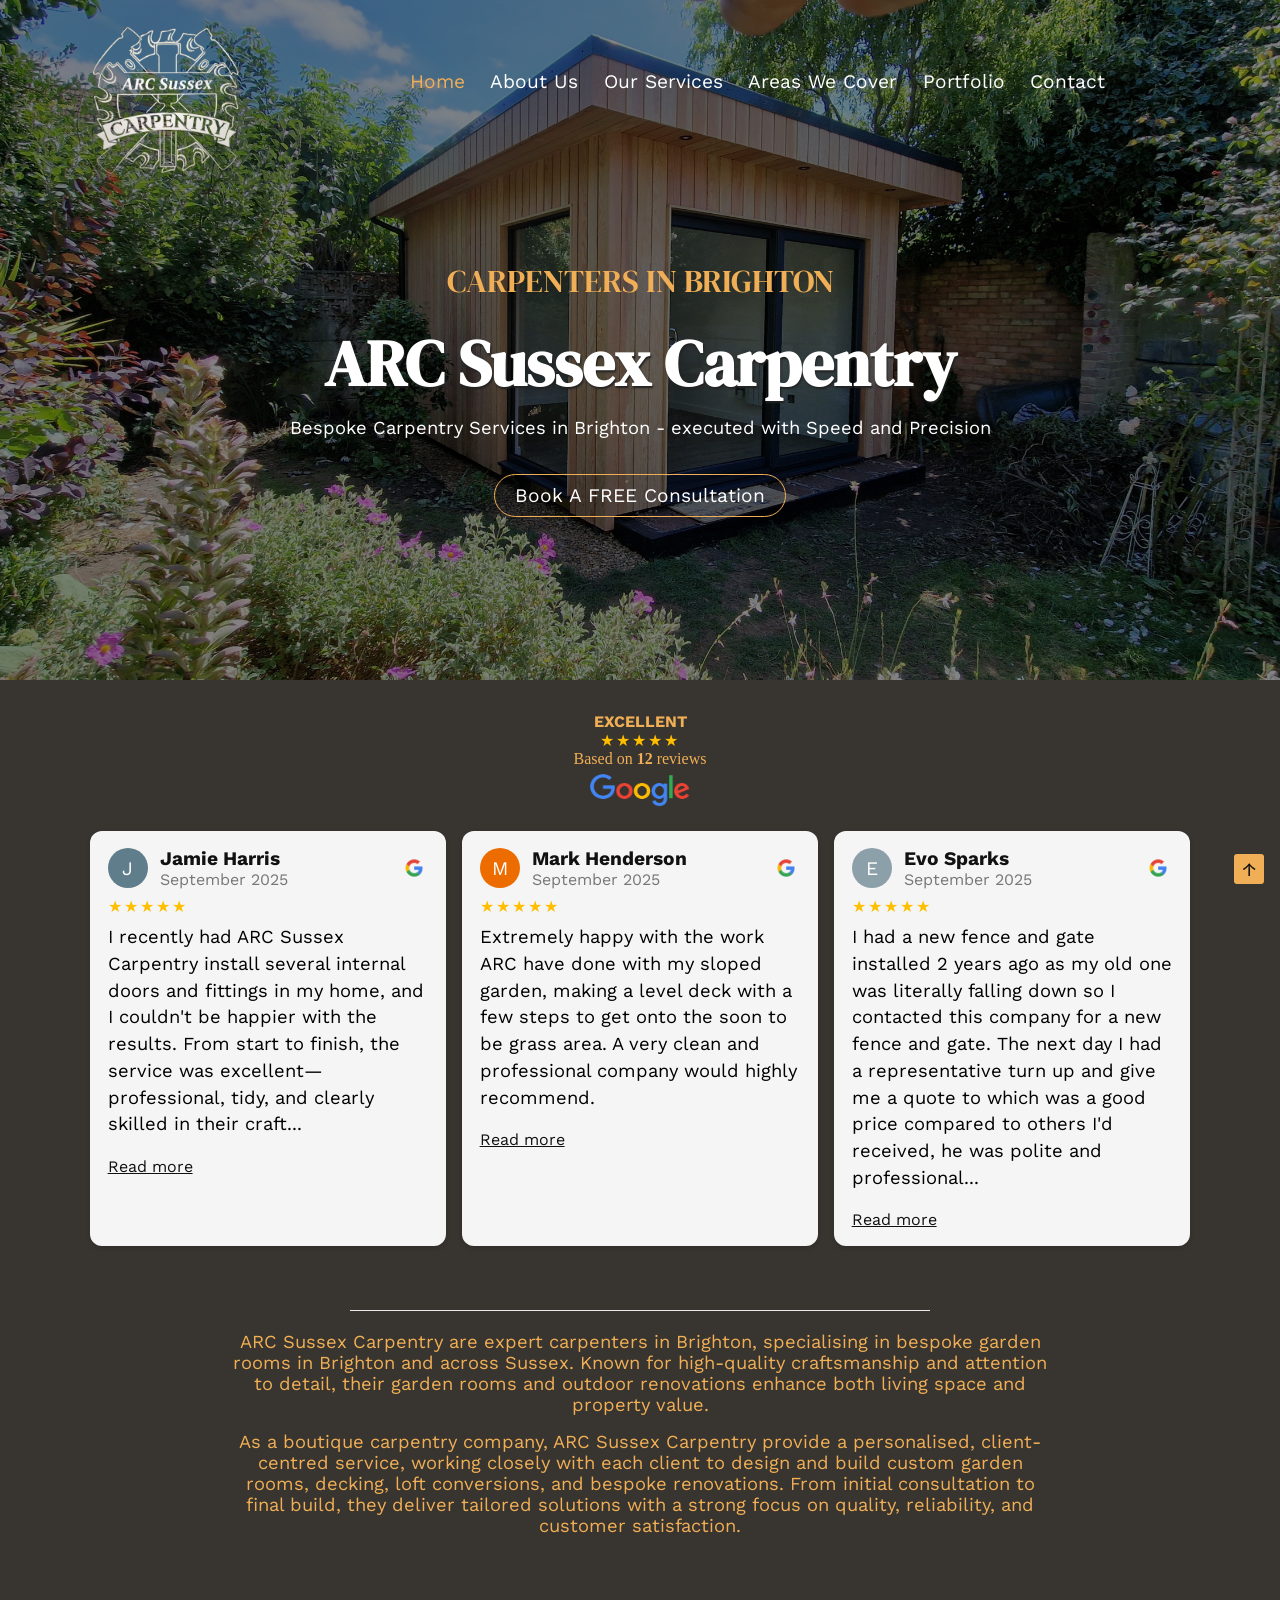
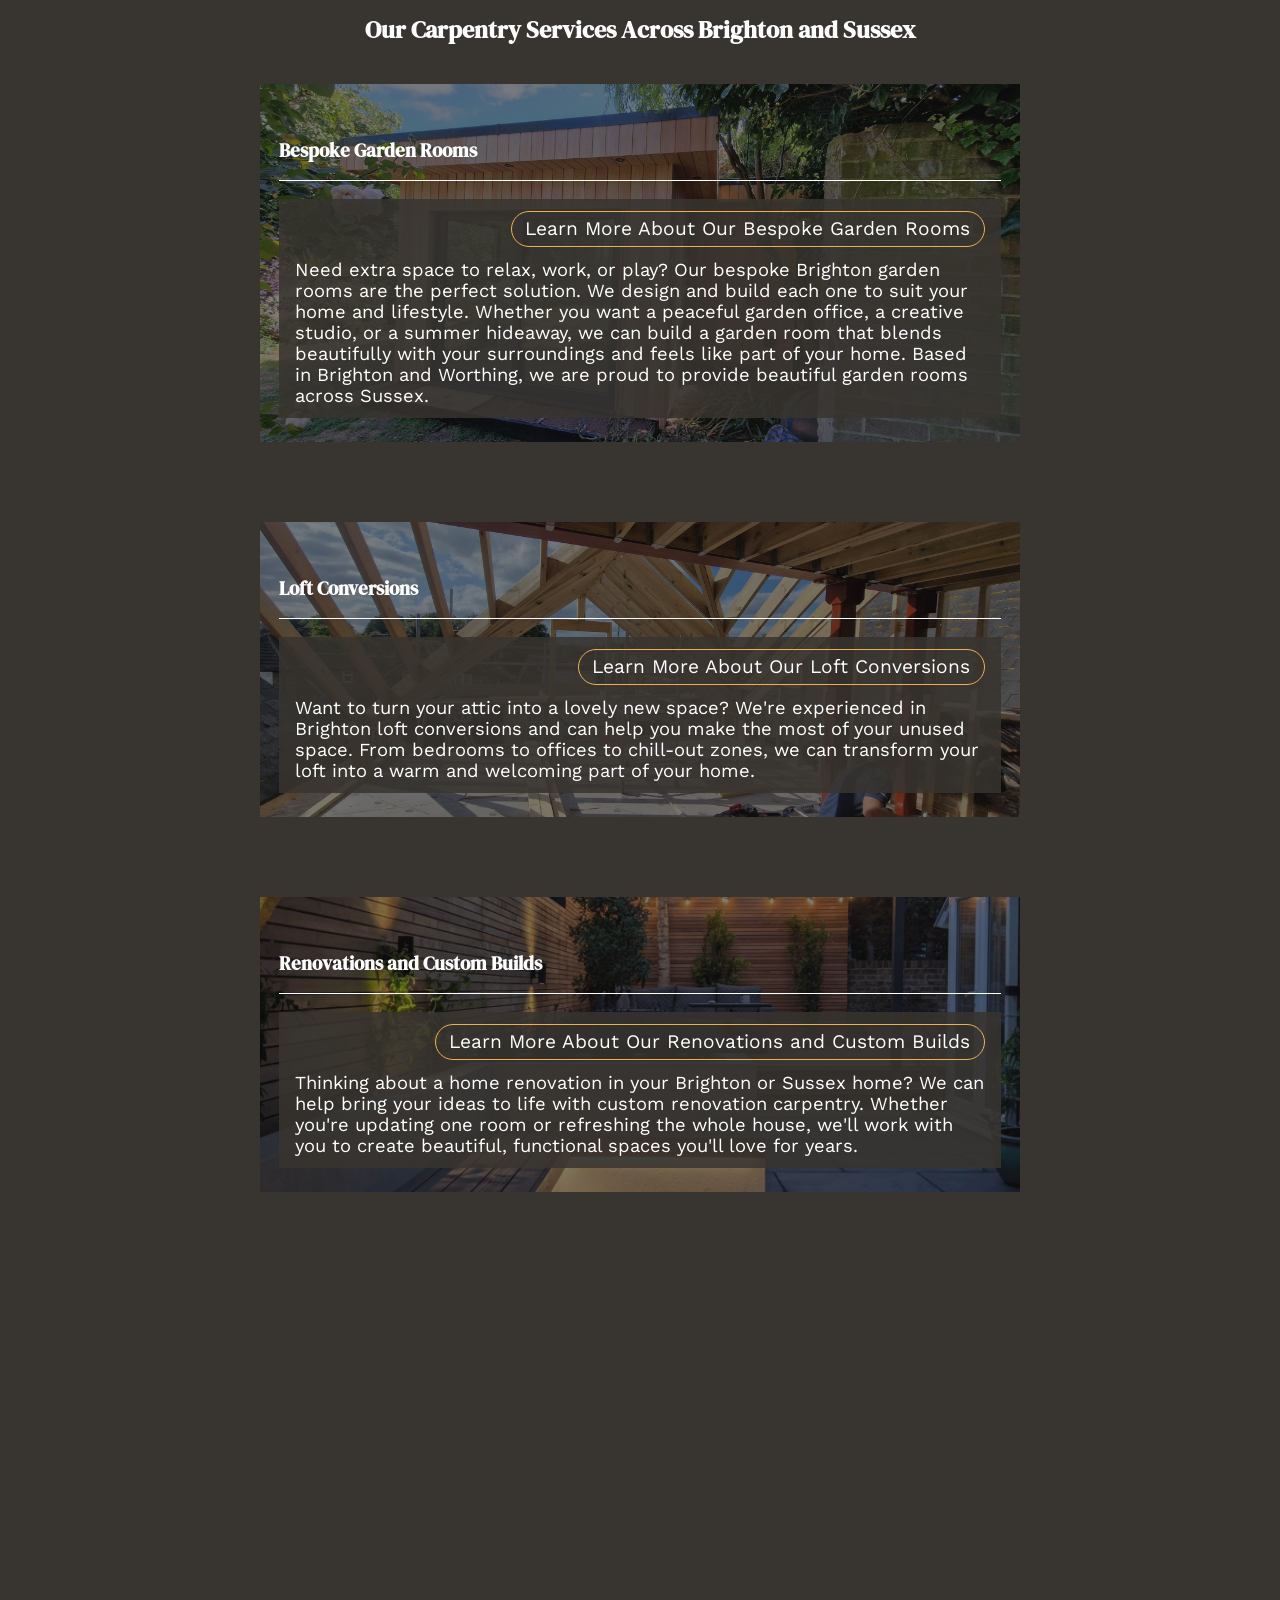
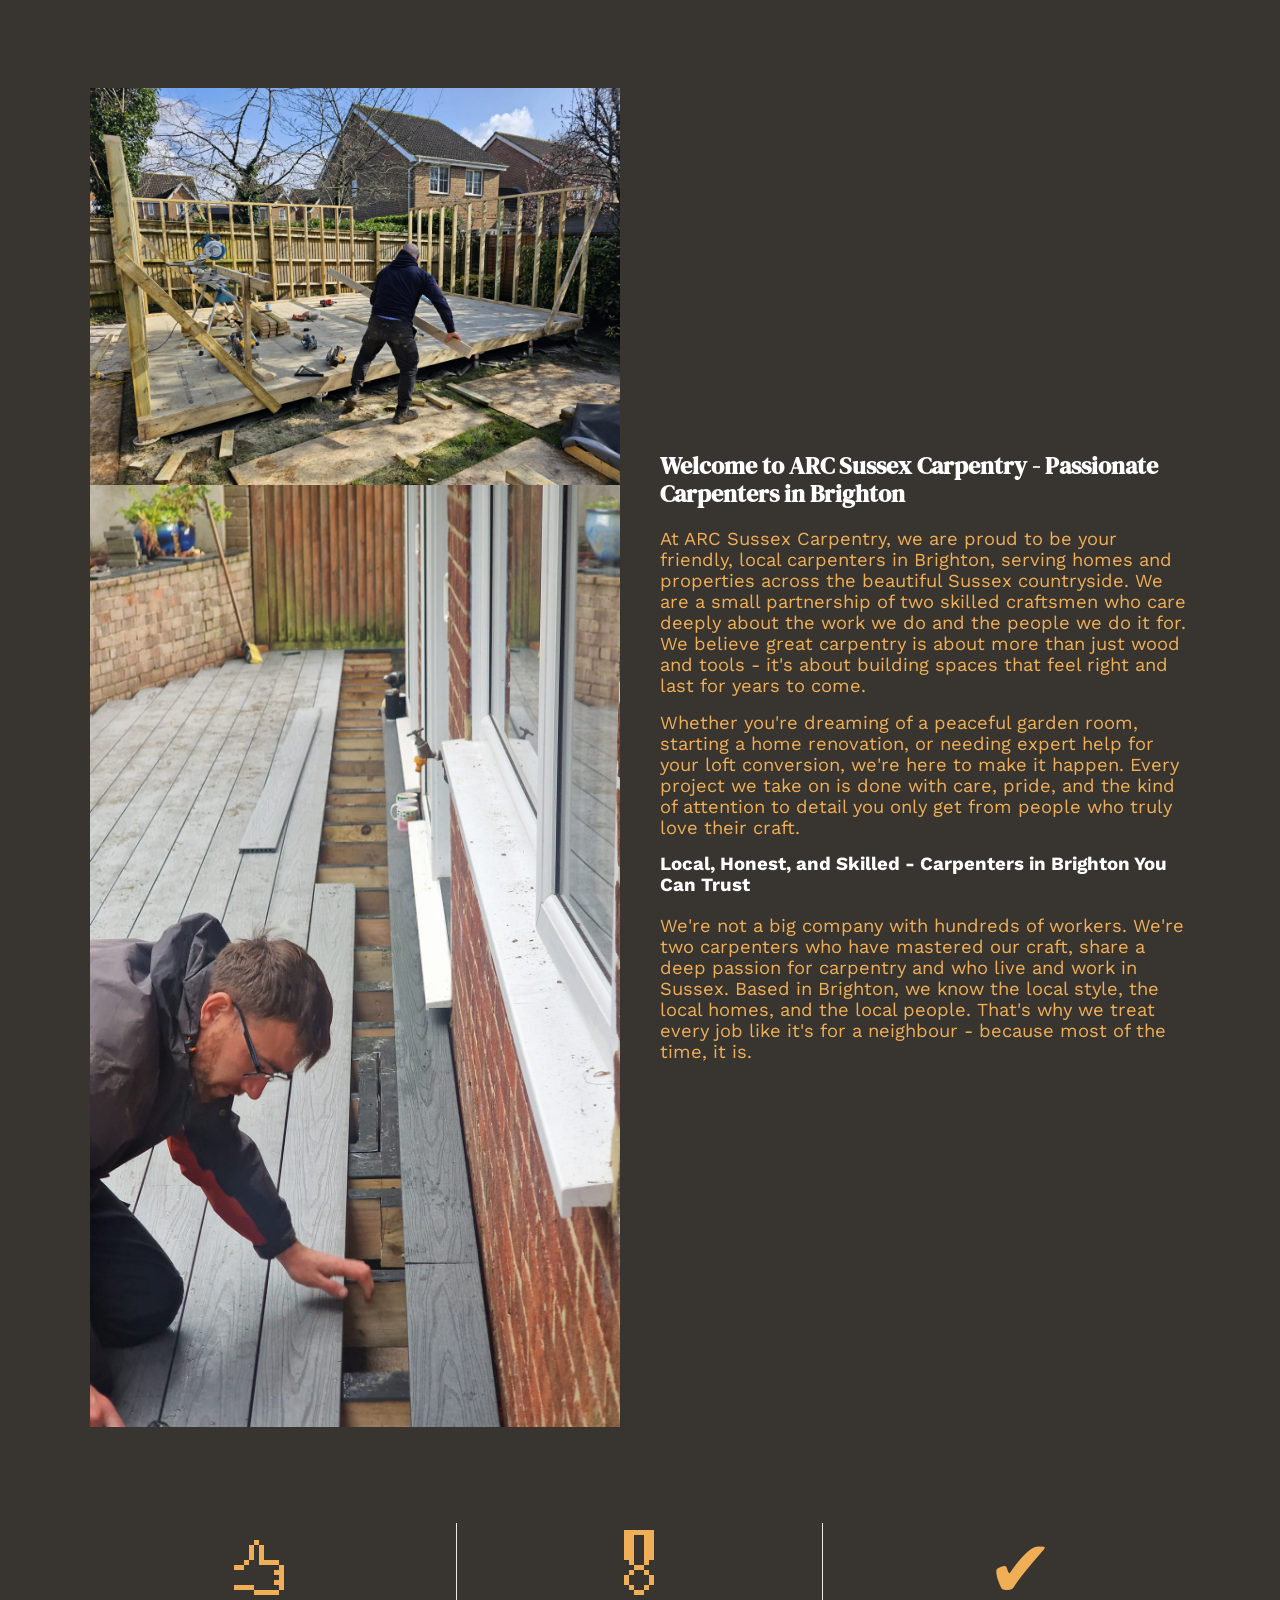
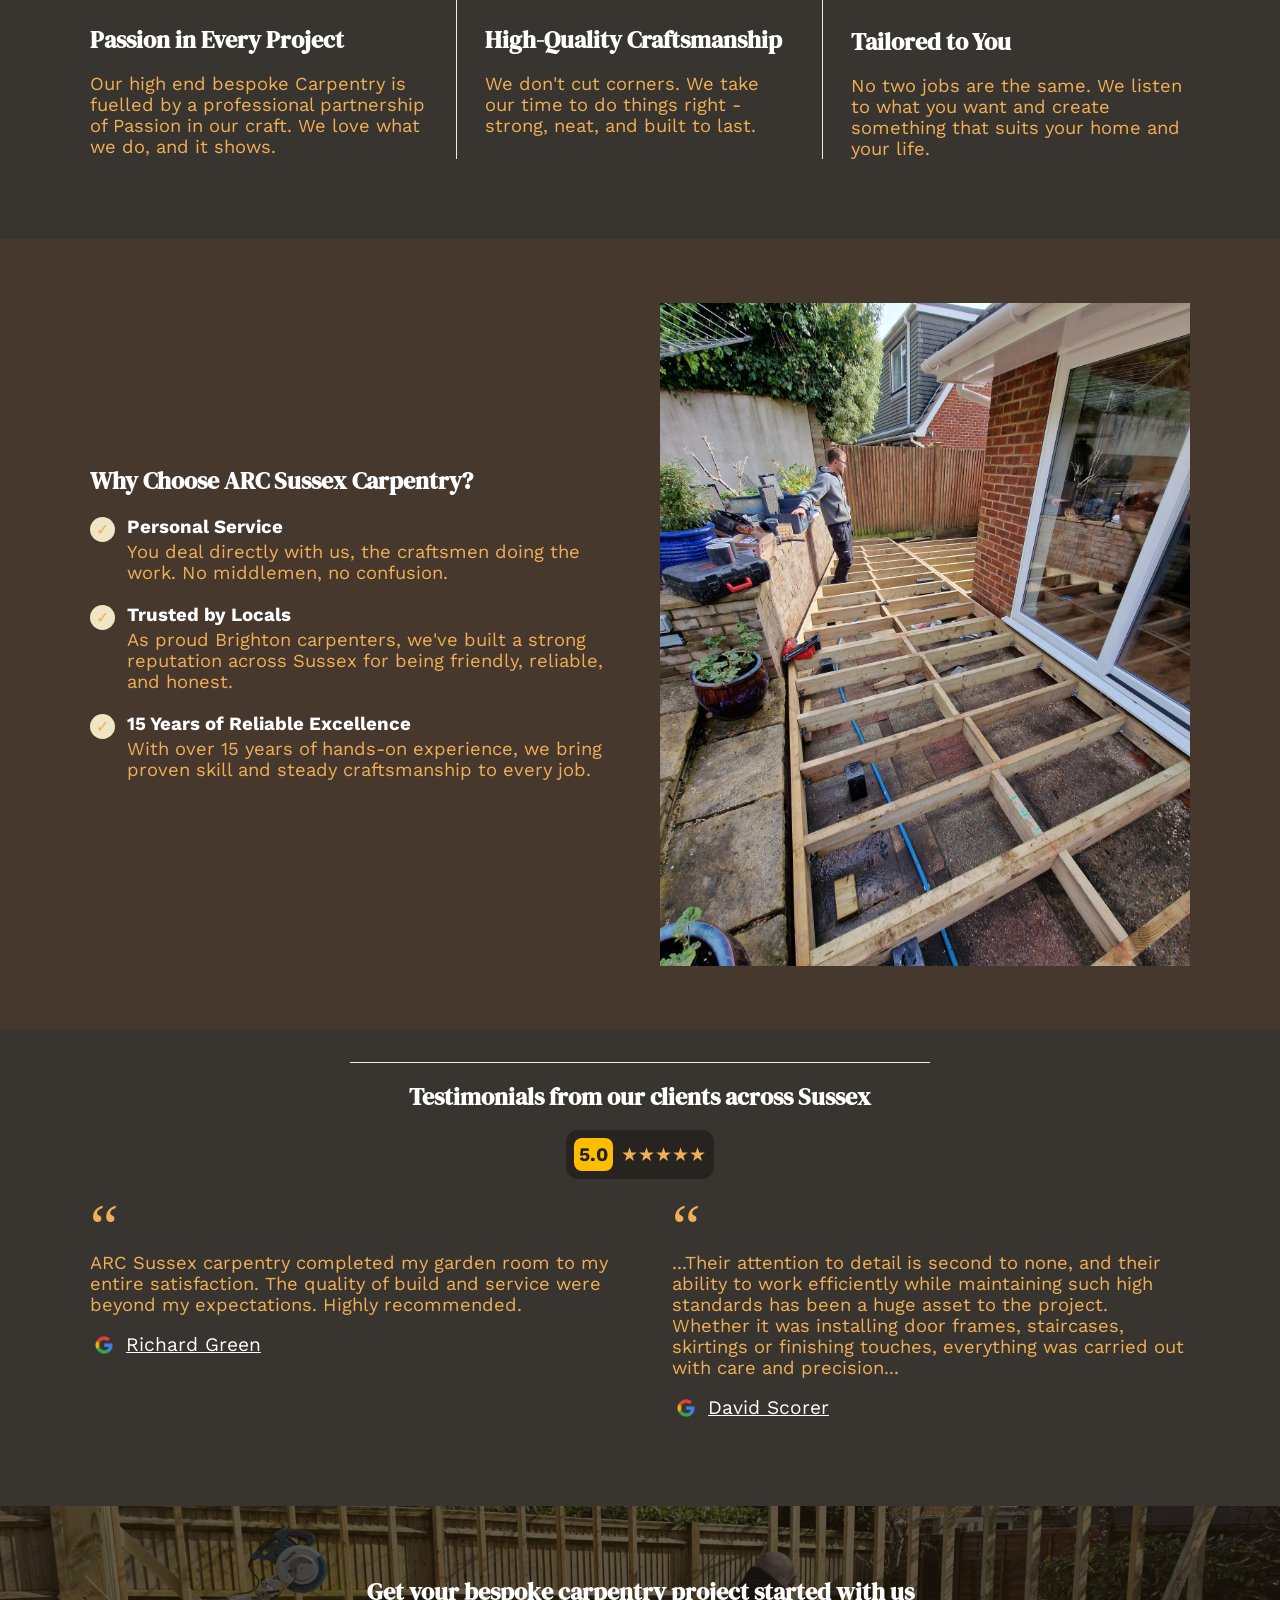
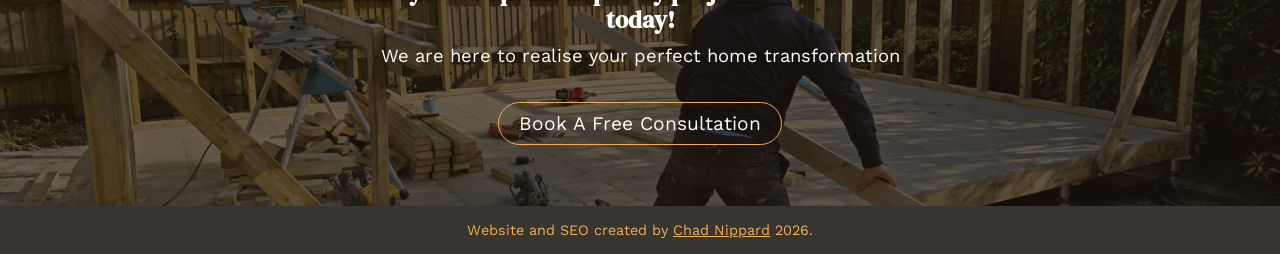
==== commit 23f3e6cf: "Complete website draft ready for live" ====
--- a/index.html
+++ b/index.html
@@ -2,6 +2,16 @@
 <html lang="en">
 
 <head>
+  <!-- Google Tag Manager -->
+  <script>(function (w, d, s, l, i) {
+      w[l] = w[l] || []; w[l].push({
+        'gtm.start':
+          new Date().getTime(), event: 'gtm.js'
+      }); var f = d.getElementsByTagName(s)[0],
+        j = d.createElement(s), dl = l != 'dataLayer' ? '&l=' + l : ''; j.async = true; j.src =
+          'https://www.googletagmanager.com/gtm.js?id=' + i + dl; f.parentNode.insertBefore(j, f);
+    })(window, document, 'script', 'dataLayer', 'GTM-M3V543RK');</script>
+  <!-- End Google Tag Manager -->
   <meta charset="UTF-8">
   <meta name="viewport" content="width=device-width, initial-scale=1.0">
   <meta name="description"
@@ -44,6 +54,10 @@
 </head>
 
 <body id="top">
+  <!-- Google Tag Manager (noscript) -->
+  <noscript><iframe src="https://www.googletagmanager.com/ns.html?id=GTM-M3V543RK" height="0" width="0"
+      style="display:none;visibility:hidden"></iframe></noscript>
+  <!-- End Google Tag Manager (noscript) -->
   <header class="site-header">
     <div class="container header-inner">
       <a class="logo" href="index.html" aria-label="ARC Sussex Carpentry home">
@@ -186,7 +200,7 @@
               <h3>Bespoke Garden Rooms</h3>
               <div class="service-line" aria-hidden="true"></div>
               <div class="service-detail">
-                <a class="service-button" href="our-services/index.html">
+                <a class="service-button" href="bespoke-garden-rooms/index.html">
                   Learn More About Our Bespoke Garden Rooms
                 </a>
                 <p>
@@ -205,7 +219,7 @@
               <h3>Loft Conversions</h3>
               <div class="service-line" aria-hidden="true"></div>
               <div class="service-detail">
-                <a class="service-button" href="our-services/index.html">
+                <a class="service-button" href="loft-conversions/index.html">
                   Learn More About Our Loft Conversions
                 </a>
                 <p>
@@ -222,7 +236,7 @@
               <h3>Renovations and Custom Builds</h3>
               <div class="service-line" aria-hidden="true"></div>
               <div class="service-detail">
-                <a class="service-button" href="our-services/index.html">
+                <a class="service-button" href="custom-renovations/index.html">
                   Learn More About Our Renovations and Custom Builds
                 </a>
                 <p>
@@ -337,6 +351,7 @@
         </div>
       </section>
 
+      <!-- BLOG SECTION FOR FUTURE
       <section class="blog-preview section">
         <div class="container blog-preview__grid">
           <article>
@@ -364,6 +379,7 @@
           </article>
         </div>
       </section>
+      -->
 
       <section class="testimonials section section--dark">
         <div class="container">
--- a/css/style.css
+++ b/css/style.css
@@ -6,10 +6,8 @@
   --colour-white: #fff;
   --colour-black: #111;
   --colour-red: #8e1420;
-
   --font-body: "Work Sans", Arial, sans-serif;
   --font-heading: "DM Serif Display", Georgia, serif;
-
   --content-width: 1100px;
   --section-padding: 2rem;
   --section-padding-large: 5rem;
@@ -19,7 +17,6 @@
 /* =========================
    Reset / base
    ========================= */
-
 *, *::before, *::after {
   box-sizing: border-box;
 }
@@ -101,7 +98,6 @@
 /* =========================
    Reusable layout
    ========================= */
-
 .container {
   width: min(100% - 2rem, var(--content-width));
   margin-inline: auto;
@@ -113,6 +109,10 @@
 
 .section--dark {
   background: var(--colour-dark);
+}
+
+.section--light {
+  background: var(--colour-light);
 }
 
 .section-line {
@@ -124,7 +124,6 @@
 /* =========================
    Header / navigation
    ========================= */
-
 .site-header {
   position: absolute;
   inset: 0 0 auto;
@@ -172,7 +171,6 @@
 /* =========================
    Hero
    ========================= */
-
 .hero {
   position: relative;
   min-height: 580px;
@@ -220,7 +218,6 @@
 /* =========================
    Buttons
    ========================= */
-
 .button, .service-button {
   display: inline-block;
   border: 1px solid var(--colour-gold);
@@ -246,7 +243,6 @@
 /* =========================
    Reviews
    ========================= */
-
 .reviews-strip {
   padding: 2rem 0 4rem;
   text-align: center;
@@ -261,7 +257,6 @@
   color: #ffbf00;
   letter-spacing: 2px;
 }
-
 
 .review-summary>span {
   display: block;
@@ -341,6 +336,7 @@
 
 .review-card p {
   line-height: 1.45;
+  color: black;
 }
 
 .review-card>small {
@@ -350,13 +346,11 @@
 .review-card .read-more {
   text-decoration: underline;
   transition: color 0.25s ease;
-
 }
 
 /* =========================
    Intro
    ========================= */
-
 .intro {
   padding: 0 0 var(--section-padding-large);
   text-align: center;
@@ -368,9 +362,8 @@
 }
 
 /* =========================
-   Services
-   ========================= */
-
+   Services (Home page)
+   ========================= */
 .services {
   padding: 0 0 3rem;
 }
@@ -413,7 +406,6 @@
   position: relative;
   z-index: 1;
   padding: 3.5rem 1.2rem 1.5rem;
-  color: var(--colour-white);
 }
 
 .service-content h3 {
@@ -428,65 +420,30 @@
 .service-detail {
   padding: 0.75rem 1rem;
   background: rgba(56, 52, 47, 0.85);
+
 }
 
 .service-button {
   float: right;
   margin: 0 0 0.75rem 0.75rem;
+
 }
 
 .service-content p {
   clear: both;
+  color: var(--colour-white);
 }
 
 /* =========================
    Spacer
    ========================= */
-
 .spacer {
   height: 10rem;
 }
 
 /* =========================
-   About
-   ========================= */
-
-.about-preview {
-  padding: 2rem 0 4rem;
-}
-
-.about-preview__inner {
-  display: grid;
-  gap: 2.5rem;
-  align-items: center;
-}
-
-.about-images {
-  display: grid;
-  gap: 0.75rem;
-}
-
-.about-images img {
-  width: 100%;
-  object-fit: cover;
-}
-
-.about-images img:first-child {
-  aspect-ratio: 4 / 3;
-}
-
-.about-images img:nth-child(2) {
-  aspect-ratio: 4 / 5;
-}
-
-.about-copy h3 {
-  color: var(--colour-white);
-}
-
-/* =========================
    Values
    ========================= */
-
 .values {
   padding: 1rem 0 4rem;
 }
@@ -514,7 +471,6 @@
 /* =========================
    Why choose us
    ========================= */
-
 .why {
   padding: 3rem 0;
   background: var(--colour-light);
@@ -557,7 +513,6 @@
 /* =========================
    Blog preview
    ========================= */
-
 .blog-preview {
   padding: 2rem 0;
   background: var(--colour-gold);
@@ -589,11 +544,23 @@
   color: var(--colour-white);
 }
 
+/* =========================
+   About preview
+   ========================= */
+
+.about-preview {
+  padding: 2rem 0 4rem;
+}
+
+.about-preview__inner {
+  display: grid;
+  gap: 2.5rem;
+  align-items: center;
+}
 
 /* =========================
    Testimonials
    ========================= */
-
 .testimonials {
   padding: 2rem 0 4rem;
   text-align: center;
@@ -655,7 +622,6 @@
 /* =========================
    Final CTA
    ========================= */
-
 .final-cta {
   position: relative;
   min-height: 205px;
@@ -697,13 +663,12 @@
 /* =========================
    Footer
    ========================= */
-
 .site-footer {
   padding: 1rem 0;
   text-align: center;
 }
 
-.site-footer a, p {
+.site-footer a, .site-footer p {
   color: var(--colour-gold);
   margin: 0;
   font-size: 0.9rem;
@@ -712,7 +677,6 @@
 /* =========================
    Back to top
    ========================= */
-
 .back-to-top {
   position: fixed;
   right: 1rem;
@@ -733,11 +697,87 @@
 }
 
 /* =========================
-   Tablet
-   ========================= */
-
+   Shared inner-page hero
+   ========================= */
+.page-hero {
+  position: relative;
+  min-height: 580px;
+  display: grid;
+  place-items: center;
+  overflow: hidden;
+  text-align: center;
+}
+
+.page-hero__content {
+  width: min(100% - 2rem, 850px);
+  padding: 11rem 1rem 4rem;
+  color: var(--colour-white);
+}
+
+.page-hero h1 {
+  margin-bottom: 1.5rem;
+  text-shadow: 1px 2px 2px #222;
+}
+
+/* =========================
+   Vision / Mission
+   ========================= */
+.vision {
+  padding: 2rem 0 4rem;
+  background-color: #222222;
+}
+
+.mission {
+  background-color: #222222;
+  padding: 0 0 5rem;
+}
+
+.vision h2, .mission h2 {
+  margin-bottom: 1.5rem;
+  text-align: center;
+}
+
+.mission ul, .mission ul {
+  margin: 1rem 0 1.5rem;
+  padding-left: 1.5rem;
+  color: var(--colour-gold);
+  font-size: 1.15rem;
+  line-height: 1.55;
+}
+
+.mission li {
+  margin-bottom: 0.75rem;
+}
+
+.final-cta {
+  min-height: 260px;
+}
+
+.button--outline {
+  border: 1px solid var(--colour-gold);
+  background: transparent;
+  color: var(--colour-gold);
+}
+
+.button--outline:hover {
+  background: var(--colour-gold);
+  color: var(--colour-dark);
+}
+
+/* =========================
+   Footer correction
+   ========================= */
+.site-footer a,
+.site-footer p {
+  color: var(--colour-gold);
+  margin: 0;
+  font-size: 0.9rem;
+}
+
+/* =========================
+   Responsive
+   ========================= */
 @media (min-width: 768px) {
-
   .container {
     width: min(100% - 3rem, var(--content-width));
   }
@@ -778,7 +818,8 @@
     height: 15rem;
   }
 
-  .about-preview__inner, .why__inner {
+  .about-preview__inner,
+  .why__inner {
     grid-template-columns: 1fr 1fr;
   }
 
@@ -801,7 +842,8 @@
     border-right: 0;
   }
 
-  .blog-preview__grid, .testimonial-grid {
+  .blog-preview__grid,
+  .testimonial-grid {
     grid-template-columns: repeat(2, 1fr);
   }
 
@@ -816,16 +858,31 @@
   .testimonial-grid {
     gap: 4rem;
   }
-}
-
-/* =========================
-   Desktop
-   ========================= */
+
+  .vision {
+    padding-bottom: 5rem;
+  }
+
+  .mission {
+    padding-bottom: 6rem;
+  }
+
+  .final-cta {
+    min-height: 280px;
+  }
+}
 
 @media (min-width: 1100px) {
-
   .container {
     width: min(100% - 4rem, var(--content-width));
+  }
+
+  .about-preview {
+    padding: 3rem 0 5rem;
+  }
+
+  .about-preview__inner {
+    gap: 2.5rem;
   }
 
   .header-inner {
@@ -862,14 +919,6 @@
     height: 20rem;
   }
 
-  .about-preview {
-    padding: 3rem 0 5rem;
-  }
-
-  .about-preview__inner {
-    gap: 2.5rem;
-  }
-
   .values {
     padding-bottom: 5rem;
   }
@@ -885,14 +934,21 @@
   .testimonials {
     padding-bottom: 5rem;
   }
-}
-
-/* =========================
-   Reduced motion
-   ========================= */
+
+  .vision {
+    padding: 2rem 0 6rem;
+  }
+
+  .mission {
+    padding-bottom: 7rem;
+  }
+
+  .final-cta {
+    min-height: 300px;
+  }
+}
 
 @media (prefers-reduced-motion: reduce) {
-
   html {
     scroll-behavior: auto;
   }
@@ -902,1234 +958,4 @@
     animation-duration: 0.01ms !important;
     animation-iteration-count: 1 !important;
   }
-}
-
-/* =========================
-   About page
-   ========================= */
-
-.about-hero {
-  position: relative;
-  min-height: 580px;
-  display: grid;
-  place-items: center;
-  overflow: hidden;
-  text-align: center;
-  background:
-    linear-gradient(rgba(0, 0, 0, 0.5), rgba(0, 0, 0, 0.5)),
-    url("../images/about-hero.webp") center / cover no-repeat;
-}
-
-.about-hero__content {
-  width: min(100% - 2rem, 850px);
-  padding: 11rem 1rem 4rem;
-  color: var(--colour-white);
-}
-
-.about-hero h1 {
-  margin-bottom: 1.5rem;
-  text-shadow: 1px 2px 2px #222;
-}
-
-.about-story {
-  padding: 3rem 0 5rem;
-}
-
-.about-story__heading {
-  width: min(100%, 850px);
-  margin: 0 auto 3rem;
-  text-align: center;
-}
-
-.about-story__heading h2 {
-  color: var(--colour-white);
-}
-
-.about-story__content {
-  width: min(100%, 850px);
-  margin-inline: auto;
-}
-
-.about-story__content h3 {
-  margin-bottom: 1.25rem;
-  color: var(--colour-white);
-}
-
-.about-story__content a {
-  color: var(--colour-gold);
-}
-
-.about-story__content a:hover {
-  color: var(--colour-white);
-}
-
-.about-story__content p {
-  margin-bottom: 1.25rem;
-}
-
-.about-image-section {
-  padding: 0 0 4rem;
-}
-
-.about-image-wrapper {
-  width: min(100%, 900px);
-  margin-inline: auto;
-  overflow: hidden;
-}
-
-.about-image-wrapper img {
-  width: 100%;
-  aspect-ratio: 3 / 2;
-  object-fit: cover;
-}
-
-.about-numbers {
-  width: min(100%, 900px);
-  margin: 1rem auto 0;
-  display: flex;
-  justify-content: space-between;
-  color: var(--colour-white);
-  font-family: var(--font-body);
-  font-size: 0.9rem;
-}
-
-.about-numbers span {
-  opacity: 0.85;
-}
-
-.about-content-narrow {
-  width: min(100% - 2rem, 850px);
-}
-
-.about-vision {
-  padding: 2rem 0 4rem;
-  background-color: #222222;
-}
-
-.about-mission {
-  padding: 0 0 5rem;
-  background-color: #222222;
-}
-
-.about-vision h2,
-.about-mission h2 {
-  margin-bottom: 1.5rem;
-  text-align: center;
-}
-
-.about-mission ul {
-  margin: 1rem 0 1.5rem;
-  padding-left: 1.5rem;
-  color: var(--colour-gold);
-  font-size: 1.15rem;
-  line-height: 1.55;
-}
-
-.about-mission li {
-  margin-bottom: 0.75rem;
-}
-
-.about-final-cta {
-  min-height: 260px;
-}
-
-/* =========================
-   About page tablet
-   ========================= */
-
-@media (min-width: 768px) {
-
-  .about-hero {
-    min-height: 640px;
-  }
-
-  .about-hero__content {
-    padding-top: 10rem;
-  }
-
-  .about-story {
-    padding-top: 4rem;
-  }
-
-  .about-story__heading {
-    margin-bottom: 4rem;
-  }
-
-  .about-image-section {
-    padding-bottom: 5rem;
-  }
-
-  .about-vision {
-    padding-bottom: 5rem;
-  }
-
-  .about-mission {
-    padding-bottom: 6rem;
-  }
-
-  .about-final-cta {
-    min-height: 280px;
-  }
-
-}
-
-/* =========================
-   About page desktop
-   ========================= */
-
-@media (min-width: 1100px) {
-
-  .about-hero {
-    min-height: 680px;
-  }
-
-  .about-hero__content {
-    padding-top: 9rem;
-  }
-
-  .about-story {
-    padding: 4rem 0 6rem;
-  }
-
-  .about-story__content {
-    width: min(100%, 900px);
-  }
-
-  .about-image-section {
-    padding-bottom: 6rem;
-  }
-
-  .about-image-wrapper {
-    width: min(100%, 950px);
-  }
-
-  .about-vision {
-    padding: 2rem 0 6rem;
-  }
-
-  .about-mission {
-    padding-bottom: 7rem;
-  }
-
-  .about-final-cta {
-    min-height: 300px;
-  }
-
-}
-
-/* =========================
-   Services page
-   ========================= */
-
-.services-hero {
-  position: relative;
-  min-height: 580px;
-  display: grid;
-  place-items: center;
-  overflow: hidden;
-  text-align: center;
-  background:
-    linear-gradient(rgba(0, 0, 0, 0.5), rgba(0, 0, 0, 0.5)),
-    url("../images/our-services-hero.webp") center / cover no-repeat;
-}
-
-.services-hero__content {
-  width: min(100% - 2rem, 850px);
-  padding: 11rem 1rem 4rem;
-  color: var(--colour-white);
-}
-
-.services-hero h1 {
-  margin-bottom: 1.5rem;
-  text-shadow: 1px 2px 2px #222;
-}
-
-.service-page-item {
-  padding: 4rem 0 5rem;
-}
-
-.service-page-item--alt {
-  background-color: #222222;
-}
-
-.service-page-number {
-  width: min(100%, 900px);
-  margin: 0 auto 0.75rem;
-  color: var(--colour-gold);
-  font-family: var(--font-heading);
-  font-size: 1.5rem;
-  text-align: center;
-}
-
-.service-page-heading {
-  width: min(100%, 900px);
-  margin: 0 auto 3rem;
-  text-align: center;
-}
-
-.service-page-heading h2 {
-  margin-bottom: 0;
-}
-
-.service-page-layout {
-  width: min(100%, 950px);
-  margin-inline: auto;
-}
-
-.service-page-copy h3 {
-  margin-bottom: 1.25rem;
-  color: var(--colour-white);
-  font-size: 1.2rem;
-}
-
-.service-page-copy p {
-  margin-bottom: 1.25rem;
-}
-
-.service-page-button {
-  display: inline-block;
-  margin-top: 0.5rem;
-  padding: 0.55rem 1.1rem;
-  border: 1px solid var(--colour-gold);
-  border-radius: 999px;
-  color: var(--colour-white);
-  text-decoration: none;
-}
-
-.service-page-button:hover {
-  background: var(--colour-gold);
-  color: var(--colour-black);
-}
-
-.service-page-images {
-  display: grid;
-  gap: 1rem;
-  margin-top: 2.5rem;
-}
-
-.service-page-images img {
-  width: 100%;
-  aspect-ratio: 16 / 9;
-  object-fit: cover;
-}
-
-.service-page-images--double {
-  grid-template-columns: 1fr 1fr;
-}
-
-.service-page-images--double img {
-  aspect-ratio: 4 / 3;
-}
-
-.services-final-cta {
-  min-height: 260px;
-}
-
-/* =========================
-   Services page tablet
-   ========================= */
-
-@media (min-width: 768px) {
-
-  .services-hero {
-    min-height: 640px;
-  }
-
-  .services-hero__content {
-    padding-top: 10rem;
-  }
-
-  .service-page-item {
-    padding: 5rem 0 6rem;
-  }
-
-  .service-page-number {
-    margin-bottom: 1rem;
-  }
-
-  .service-page-heading {
-    margin-bottom: 4rem;
-  }
-
-  .service-page-layout {
-    display: grid;
-    grid-template-columns: 1fr 1fr;
-    gap: 3rem;
-    align-items: center;
-  }
-
-  .service-page-item:nth-child(even) .service-page-copy {
-    order: 2;
-  }
-
-  .service-page-item:nth-child(even) .service-page-images {
-    order: 1;
-  }
-
-  .service-page-images {
-    margin-top: 0;
-  }
-
-  .services-final-cta {
-    min-height: 280px;
-  }
-
-}
-
-/* =========================
-   Services page desktop
-   ========================= */
-
-@media (min-width: 1100px) {
-
-  .services-hero {
-    min-height: 680px;
-  }
-
-  .services-hero__content {
-    padding-top: 9rem;
-  }
-
-  .service-page-item {
-    padding: 6rem 0 7rem;
-  }
-
-  .service-page-layout {
-    gap: 5rem;
-  }
-
-  .service-page-copy p {
-    margin-bottom: 1.5rem;
-  }
-
-  .services-final-cta {
-    min-height: 300px;
-  }
-
-}
-
-/* ================================
-   Areas We Cover Page
-   ================================ */
-
-.areas-hero {
-  position: relative;
-  min-height: 580px;
-  display: grid;
-  place-items: center;
-  overflow: hidden;
-  text-align: center;
-  background: linear-gradient(rgba(0, 0, 0, 0.5), rgba(0, 0, 0, 0.5)), url("../images/areas-we-cover-hero.webp") center / cover no-repeat;
-}
-
-.areas-hero__content {
-  width: min(100% - 2rem, 850px);
-  padding: 11rem 1rem 4rem;
-  color: var(--colour-white);
-}
-
-.areas-hero h1 {
-  margin-bottom: 1.5rem;
-  text-shadow: 1px 2px 2px #222;
-}
-
-.areas-intro {
-  padding: 4rem 0 3rem;
-}
-
-.areas-intro__heading {
-  width: min(100%, 850px);
-  margin: 0 auto 3rem;
-  text-align: center;
-}
-
-.areas-intro__heading h2 {
-  color: var(--colour-white);
-}
-
-.areas-intro__content {
-  width: min(100%, 900px);
-  margin-inline: auto;
-}
-
-.areas-intro__content p {
-  margin-bottom: 1.25rem;
-}
-
-.areas-intro__content a {
-  color: var(--colour-gold);
-  text-decoration: underline;
-  text-underline-offset: 3px;
-}
-
-.areas-intro__content a:hover {
-  color: var(--colour-cream);
-}
-
-.areas-list-section {
-  padding: 2rem 0 4rem;
-}
-
-.areas-list-section--west {
-  padding-top: 1rem;
-}
-
-.areas-list-heading {
-  width: min(100%, 850px);
-  margin: 0 auto 2.5rem;
-  text-align: center;
-}
-
-.areas-list {
-  width: min(100%, 950px);
-  margin: 0 auto;
-  padding: 0;
-  display: grid;
-  grid-template-columns: repeat(2, 1fr);
-  gap: 0.75rem 1.5rem;
-  list-style: none;
-}
-
-.areas-list li {
-  padding: 0.75rem 1rem;
-  border-bottom: 1px solid rgba(240, 230, 197, 0.3);
-  color: var(--colour-white);
-  font-size: 1.05rem;
-}
-
-.areas-content-narrow {
-  width: min(100% - 2rem, 850px);
-}
-
-.areas-vision {
-  padding: 2rem 0 4rem;
-  background-color: #222;
-}
-
-.areas-mission {
-  padding: 0 0 5rem;
-  background-color: #222;
-}
-
-.areas-vision h2,
-.areas-mission h2 {
-  margin-bottom: 1.5rem;
-  text-align: center;
-}
-
-.areas-mission ul {
-  margin: 1rem 0 1.5rem;
-  padding-left: 1.5rem;
-  color: var(--colour-gold);
-  font-size: 1.15rem;
-  line-height: 1.55;
-}
-
-.areas-mission li {
-  margin-bottom: 0.75rem;
-}
-
-.areas-final-cta {
-  min-height: 280px;
-}
-
-@media (min-width: 768px) {
-  .areas-hero {
-    min-height: 640px;
-  }
-
-  .areas-hero__content {
-    padding-top: 10rem;
-  }
-
-  .areas-list-section {
-    padding-bottom: 5rem;
-  }
-
-  .areas-vision {
-    padding-bottom: 5rem;
-  }
-
-  .areas-mission {
-    padding-bottom: 6rem;
-  }
-
-  .areas-final-cta {
-    min-height: 300px;
-  }
-}
-
-@media (min-width: 1100px) {
-  .areas-hero {
-    min-height: 680px;
-  }
-
-  .areas-hero__content {
-    padding-top: 9rem;
-  }
-
-  .areas-intro {
-    padding: 4rem 0 5rem;
-  }
-
-  .areas-list-section {
-    padding-bottom: 6rem;
-  }
-
-  .areas-list {
-    max-width: 1000px;
-    grid-template-columns: repeat(3, 1fr);
-    gap: 0.75rem 2rem;
-  }
-
-  .areas-vision {
-    padding-bottom: 6rem;
-  }
-
-  .areas-mission {
-    padding-bottom: 7rem;
-  }
-
-  .areas-final-cta {
-    min-height: 320px;
-  }
-}
-
-@media (max-width: 767px) {
-  .areas-list {
-    grid-template-columns: 1fr;
-  }
-}
-
-/* ================================
-   Portfolio Page
-   ================================ */
-
-.portfolio-hero {
-  position: relative;
-  min-height: 580px;
-  display: grid;
-  place-items: center;
-  overflow: hidden;
-  text-align: center;
-  background: linear-gradient(rgba(0, 0, 0, 0.5), rgba(0, 0, 0, 0.5)), url("../images/HomepageHero.webp") center / cover no-repeat;
-}
-
-.portfolio-hero__content {
-  width: min(100% - 2rem, 850px);
-  padding: 11rem 1rem 4rem;
-  color: var(--colour-white);
-}
-
-.portfolio-hero h1 {
-  margin-bottom: 1.25rem;
-  text-shadow: 1px 2px 2px #222;
-}
-
-.portfolio-hero p:not(.eyebrow) {
-  max-width: 700px;
-  margin: 0 auto 2rem;
-  font-size: 1.15rem;
-}
-
-.portfolio-intro {
-  padding: 4rem 0 5rem;
-}
-
-.portfolio-intro__heading {
-  width: min(100%, 850px);
-  margin: 0 auto 3rem;
-  text-align: center;
-}
-
-.portfolio-intro__heading h2 {
-  color: var(--colour-white);
-}
-
-.portfolio-intro__content {
-  width: min(100%, 900px);
-  margin-inline: auto;
-}
-
-.portfolio-intro__content p {
-  margin-bottom: 1.25rem;
-}
-
-.portfolio-project {
-  padding: 4rem 0 5rem;
-}
-
-.portfolio-project--seating {
-  padding-top: 3rem;
-}
-
-.portfolio-project__header {
-  width: min(100%, 1000px);
-  margin: 0 auto 3rem;
-  display: flex;
-  align-items: flex-start;
-  gap: 1.5rem;
-}
-
-.portfolio-project__number {
-  margin: 0;
-  color: var(--colour-gold);
-  font-family: var(--font-heading);
-  font-size: 3rem;
-  line-height: 1;
-}
-
-.portfolio-project__header .eyebrow {
-  margin-bottom: 0.5rem;
-}
-
-.portfolio-project__header h2 {
-  margin: 0;
-  color: var(--colour-white);
-}
-
-.portfolio-project__layout {
-  width: min(100%, 1000px);
-  margin: 0 auto 3rem;
-  display: grid;
-  grid-template-columns: 1fr 1fr;
-  gap: 4rem;
-  align-items: center;
-}
-
-.portfolio-project__copy p {
-  margin-bottom: 1.25rem;
-}
-
-.portfolio-project__feature {
-  overflow: hidden;
-}
-
-.portfolio-project__feature img {
-  width: 100%;
-  aspect-ratio: 4 / 3;
-  object-fit: cover;
-  transition: transform 0.5s ease;
-}
-
-.portfolio-project__feature:hover img {
-  transform: scale(1.025);
-}
-
-.portfolio-gallery {
-  width: min(100%, 1000px);
-  margin: 0 auto;
-  display: grid;
-  gap: 1rem;
-}
-
-.portfolio-gallery img {
-  width: 100%;
-  height: 100%;
-  object-fit: cover;
-  display: block;
-}
-
-.portfolio-gallery--three {
-  grid-template-columns: repeat(3, 1fr);
-}
-
-.portfolio-gallery--four {
-  grid-template-columns: 1.15fr 1fr 1fr;
-}
-
-.portfolio-gallery--three img,
-.portfolio-gallery--four img {
-  aspect-ratio: 4 / 3;
-}
-
-.portfolio-quote {
-  padding: 4rem 0;
-  background-color: #222;
-}
-
-.portfolio-quote .container {
-  width: min(100% - 2rem, 850px);
-}
-
-.portfolio-quote blockquote {
-  margin: 0;
-  text-align: center;
-}
-
-.portfolio-quote p {
-  margin: 0;
-  color: var(--colour-cream);
-  font-family: var(--font-heading);
-  font-size: clamp(1.5rem, 3vw, 2.2rem);
-  line-height: 1.35;
-}
-
-.portfolio-quote--light {
-  background-color: var(--colour-light);
-}
-
-.portfolio-more {
-  padding: 5rem 0;
-}
-
-.portfolio-more__heading {
-  width: min(100%, 800px);
-  margin: 0 auto 3rem;
-  text-align: center;
-}
-
-.portfolio-more__heading h2 {
-  color: var(--colour-white);
-}
-
-.portfolio-more__grid {
-  width: min(100%, 1000px);
-  margin: 0 auto;
-  display: grid;
-  grid-template-columns: repeat(3, 1fr);
-  gap: 1.5rem;
-}
-
-.portfolio-card {
-  padding: 2rem;
-  border: 1px solid rgba(240, 230, 197, 0.25);
-  background-color: rgba(0, 0, 0, 0.12);
-}
-
-.portfolio-card span {
-  display: block;
-  margin-bottom: 2rem;
-  color: var(--colour-gold);
-  font-family: var(--font-heading);
-  font-size: 2rem;
-}
-
-.portfolio-card h3 {
-  margin-bottom: 1rem;
-  color: var(--colour-white);
-}
-
-.portfolio-card p {
-  margin: 0;
-}
-
-.portfolio-team {
-  padding: 4rem 0 6rem;
-}
-
-.portfolio-team__heading {
-  width: min(100%, 800px);
-  margin: 0 auto 3rem;
-  text-align: center;
-}
-
-.portfolio-team__heading h2 {
-  color: var(--colour-white);
-}
-
-.portfolio-team {
-  padding: 4rem 0 6rem;
-}
-
-.portfolio-team__heading {
-  width: min(100%, 800px);
-  margin: 0 auto 4rem;
-  text-align: center;
-}
-
-.portfolio-team__heading h2 {
-  color: var(--colour-white);
-}
-
-.portfolio-team__members {
-  width: min(100%, 1000px);
-  margin: 0 auto;
-}
-
-.portfolio-team__member {
-  display: grid;
-  grid-template-columns: 1fr 1fr;
-  gap: 4rem;
-  align-items: center;
-}
-
-.portfolio-team__member+.portfolio-team__member {
-  margin-top: 5rem;
-  padding-top: 5rem;
-  border-top: 1px solid rgba(240, 230, 197, 0.2);
-}
-
-.portfolio-team__member:first-child .portfolio-team__image {
-  order: 1;
-}
-
-.portfolio-team__member:first-child .portfolio-team__content {
-  order: 2;
-}
-
-.portfolio-team__member:nth-child(2) .portfolio-team__content {
-  order: 1;
-}
-
-.portfolio-team__member:nth-child(2) .portfolio-team__image {
-  order: 2;
-}
-
-.portfolio-team__content h3 {
-  margin-bottom: 1rem;
-  color: var(--colour-white);
-}
-
-.portfolio-team__content p:last-child {
-  margin-bottom: 0;
-}
-
-.portfolio-team__image {
-  overflow: hidden;
-}
-
-.portfolio-team__image img {
-  width: 100%;
-  aspect-ratio: 4 / 3;
-  display: block;
-  object-fit: cover;
-}
-
-@media (min-width: 1100px) {
-  .portfolio-team {
-    padding-top: 5rem;
-    padding-bottom: 7rem;
-  }
-
-  .portfolio-team__member {
-    gap: 5rem;
-  }
-
-  .portfolio-team__member+.portfolio-team__member {
-    margin-top: 6rem;
-    padding-top: 6rem;
-  }
-}
-
-@media (max-width: 767px) {
-  .portfolio-team__member {
-    grid-template-columns: 1fr;
-    gap: 2rem;
-  }
-
-  .portfolio-team__member+.portfolio-team__member {
-    margin-top: 4rem;
-    padding-top: 4rem;
-  }
-
-  .portfolio-team__member .portfolio-team__content,
-  .portfolio-team__member .portfolio-team__image {
-    order: initial;
-  }
-}
-
-.portfolio-final-cta {
-  min-height: 320px;
-}
-
-@media (min-width: 768px) {
-  .portfolio-hero {
-    min-height: 640px;
-  }
-
-  .portfolio-hero__content {
-    padding-top: 10rem;
-  }
-
-  .portfolio-project {
-    padding-top: 5rem;
-    padding-bottom: 6rem;
-  }
-
-  .portfolio-project--seating {
-    padding-top: 4rem;
-  }
-
-  .portfolio-quote {
-    padding: 5rem 0;
-  }
-}
-
-@media (min-width: 1100px) {
-  .portfolio-hero {
-    min-height: 680px;
-  }
-
-  .portfolio-hero__content {
-    padding-top: 9rem;
-  }
-
-  .portfolio-intro {
-    padding-top: 5rem;
-  }
-
-  .portfolio-project {
-    padding-top: 6rem;
-    padding-bottom: 7rem;
-  }
-
-  .portfolio-project__layout {
-    gap: 5rem;
-  }
-
-  .portfolio-gallery {
-    gap: 1.25rem;
-  }
-
-  .portfolio-more {
-    padding: 6rem 0;
-  }
-
-  .portfolio-team {
-    padding-top: 5rem;
-    padding-bottom: 7rem;
-  }
-}
-
-@media (max-width: 767px) {
-  .portfolio-project__header {
-    gap: 1rem;
-  }
-
-  .portfolio-project__number {
-    font-size: 2.25rem;
-  }
-
-  .portfolio-project__layout,
-  .portfolio-team__layout {
-    grid-template-columns: 1fr;
-    gap: 2.5rem;
-  }
-
-  .portfolio-project--seating .portfolio-project__feature {
-    order: -1;
-  }
-
-  .portfolio-gallery--three,
-  .portfolio-gallery--four,
-  .portfolio-more__grid {
-    grid-template-columns: 1fr;
-  }
-
-  .portfolio-gallery img {
-    aspect-ratio: 4 / 3;
-  }
-
-  .portfolio-card {
-    padding: 1.5rem;
-  }
-}
-
-/* ================================
-   Contact Page
-   ================================ */
-
-.contact-hero {
-  position: relative;
-  min-height: 580px;
-  display: grid;
-  place-items: center;
-  overflow: hidden;
-  text-align: center;
-  background: linear-gradient(rgba(0, 0, 0, 0.5), rgba(0, 0, 0, 0.5)), url("../images/contact-hero.webp") center / cover no-repeat;
-}
-
-.contact-hero__content {
-  width: min(100% - 2rem, 850px);
-  padding: 11rem 1rem 4rem;
-  color: var(--colour-white);
-}
-
-.contact-hero h1 {
-  margin-bottom: 1rem;
-  text-shadow: 1px 2px 2px #222;
-}
-
-.contact-hero p:not(.eyebrow) {
-  margin: 0;
-  font-size: 1.15rem;
-}
-
-.contact-details {
-  padding: 5rem 0 6rem;
-}
-
-.contact-details__heading {
-  width: min(100%, 800px);
-  margin: 0 auto 4rem;
-  text-align: center;
-}
-
-.contact-details__heading h2 {
-  margin-bottom: 1.25rem;
-  color: var(--colour-white);
-}
-
-.contact-details__heading p:last-child {
-  margin-bottom: 0;
-}
-
-.contact-details__layout {
-  width: min(100%, 1000px);
-  margin: 0 auto;
-  display: grid;
-  grid-template-columns: 0.8fr 1.2fr;
-  gap: 4rem;
-  align-items: stretch;
-}
-
-.contact-details__info {
-  display: flex;
-  flex-direction: column;
-  justify-content: space-between;
-}
-
-.contact-detail {
-  padding: 1.5rem 0;
-  border-bottom: 1px solid rgba(240, 230, 197, 0.25);
-}
-
-.contact-detail:first-child {
-  padding-top: 0;
-}
-
-.contact-detail:last-child {
-  border-bottom: 0;
-}
-
-.contact-detail .eyebrow {
-  margin-bottom: 0.75rem;
-}
-
-.contact-detail a {
-  display: block;
-  width: fit-content;
-  color: var(--colour-white);
-  font-size: 1.15rem;
-  line-height: 1.7;
-  text-decoration: none;
-  transition: color 0.2s ease;
-}
-
-.contact-detail a:hover {
-  color: var(--colour-gold);
-}
-
-.contact-map {
-  min-height: 500px;
-  overflow: hidden;
-  border: 1px solid rgba(240, 230, 197, 0.2);
-}
-
-.contact-map iframe {
-  width: 100%;
-  height: 100%;
-  min-height: 500px;
-  display: block;
-  border: 0;
-}
-
-.contact-message {
-  padding: 0 0 6rem;
-}
-
-.contact-message__content {
-  width: min(100% - 2rem, 850px);
-  margin: 0 auto;
-  text-align: center;
-}
-
-.contact-message__content h2 {
-  margin-bottom: 1.25rem;
-  color: var(--colour-white);
-}
-
-.contact-message__content p:not(.eyebrow) {
-  max-width: 700px;
-  margin: 0 auto 2rem;
-}
-
-.contact-message__buttons {
-  display: flex;
-  justify-content: center;
-  gap: 1rem;
-  flex-wrap: wrap;
-}
-
-.button--outline {
-  border: 1px solid var(--colour-gold);
-  background: transparent;
-  color: var(--colour-gold);
-}
-
-.button--outline:hover {
-  background: var(--colour-gold);
-  color: var(--colour-dark);
-}
-
-.contact-final-cta {
-  min-height: 320px;
-}
-
-@media (min-width: 768px) {
-  .contact-hero {
-    min-height: 640px;
-  }
-
-  .contact-hero__content {
-    padding-top: 10rem;
-  }
-}
-
-@media (min-width: 1100px) {
-  .contact-hero {
-    min-height: 680px;
-  }
-
-  .contact-hero__content {
-    padding-top: 9rem;
-  }
-
-  .contact-details {
-    padding-top: 6rem;
-    padding-bottom: 7rem;
-  }
-
-  .contact-details__layout {
-    gap: 5rem;
-  }
-
-  .contact-message {
-    padding-bottom: 7rem;
-  }
-}
-
-@media (max-width: 767px) {
-  .contact-details {
-    padding-top: 4rem;
-  }
-
-  .contact-details__heading {
-    margin-bottom: 3rem;
-  }
-
-  .contact-details__layout {
-    grid-template-columns: 1fr;
-    gap: 2.5rem;
-  }
-
-  .contact-map,
-  .contact-map iframe {
-    min-height: 400px;
-  }
-
-  .contact-detail a {
-    font-size: 1.05rem;
-  }
 }
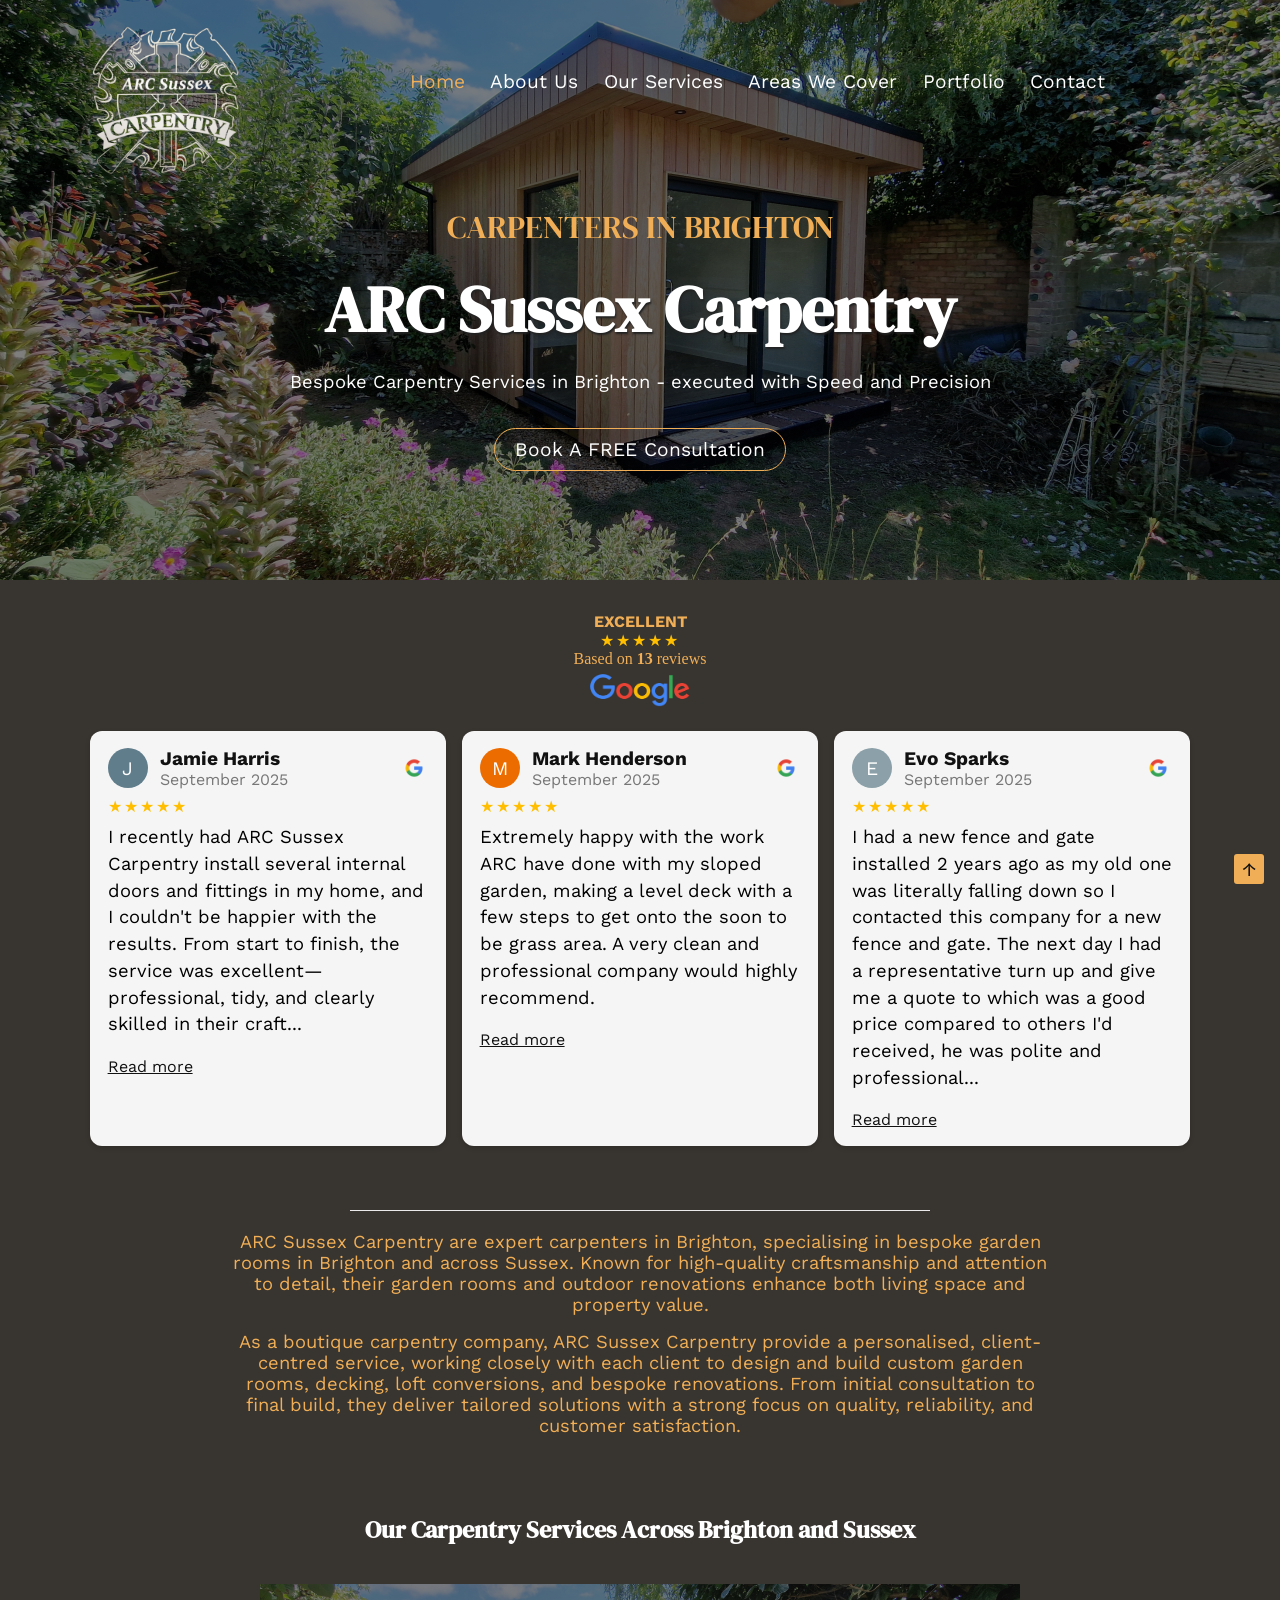
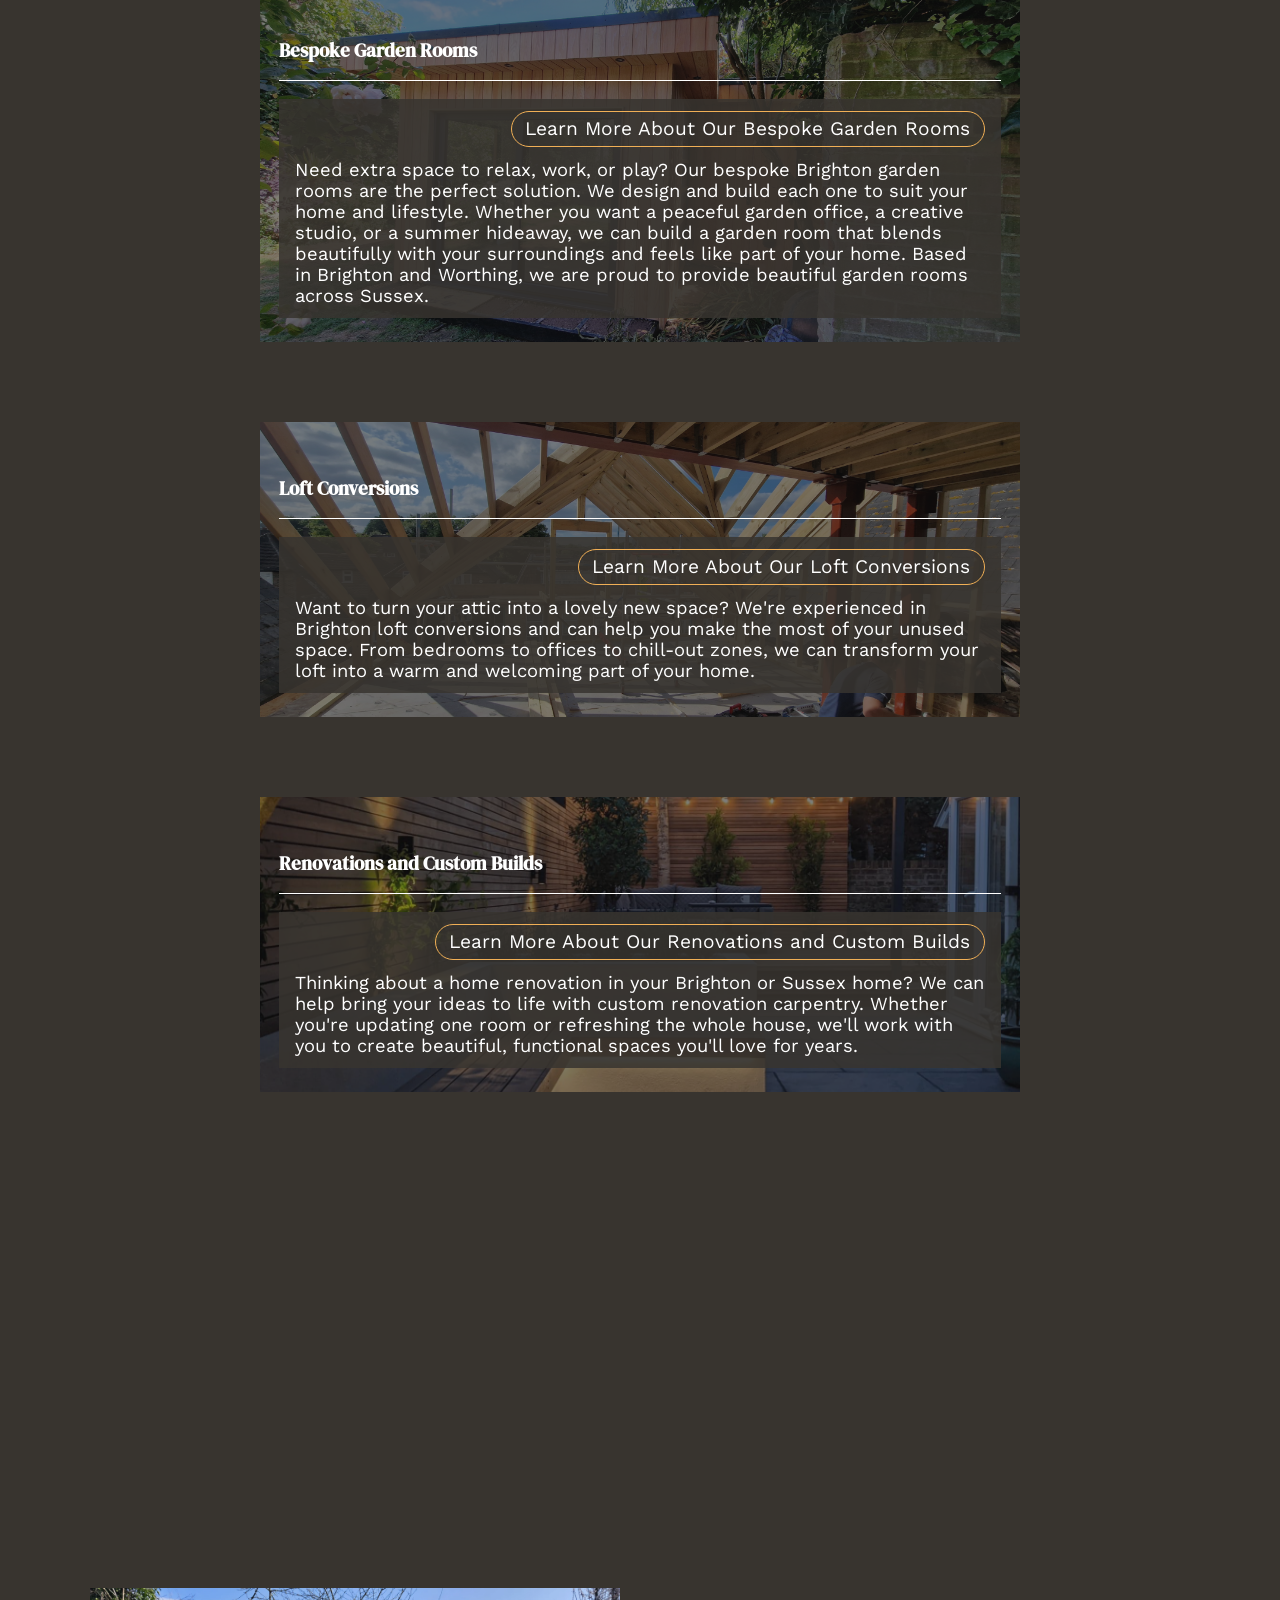
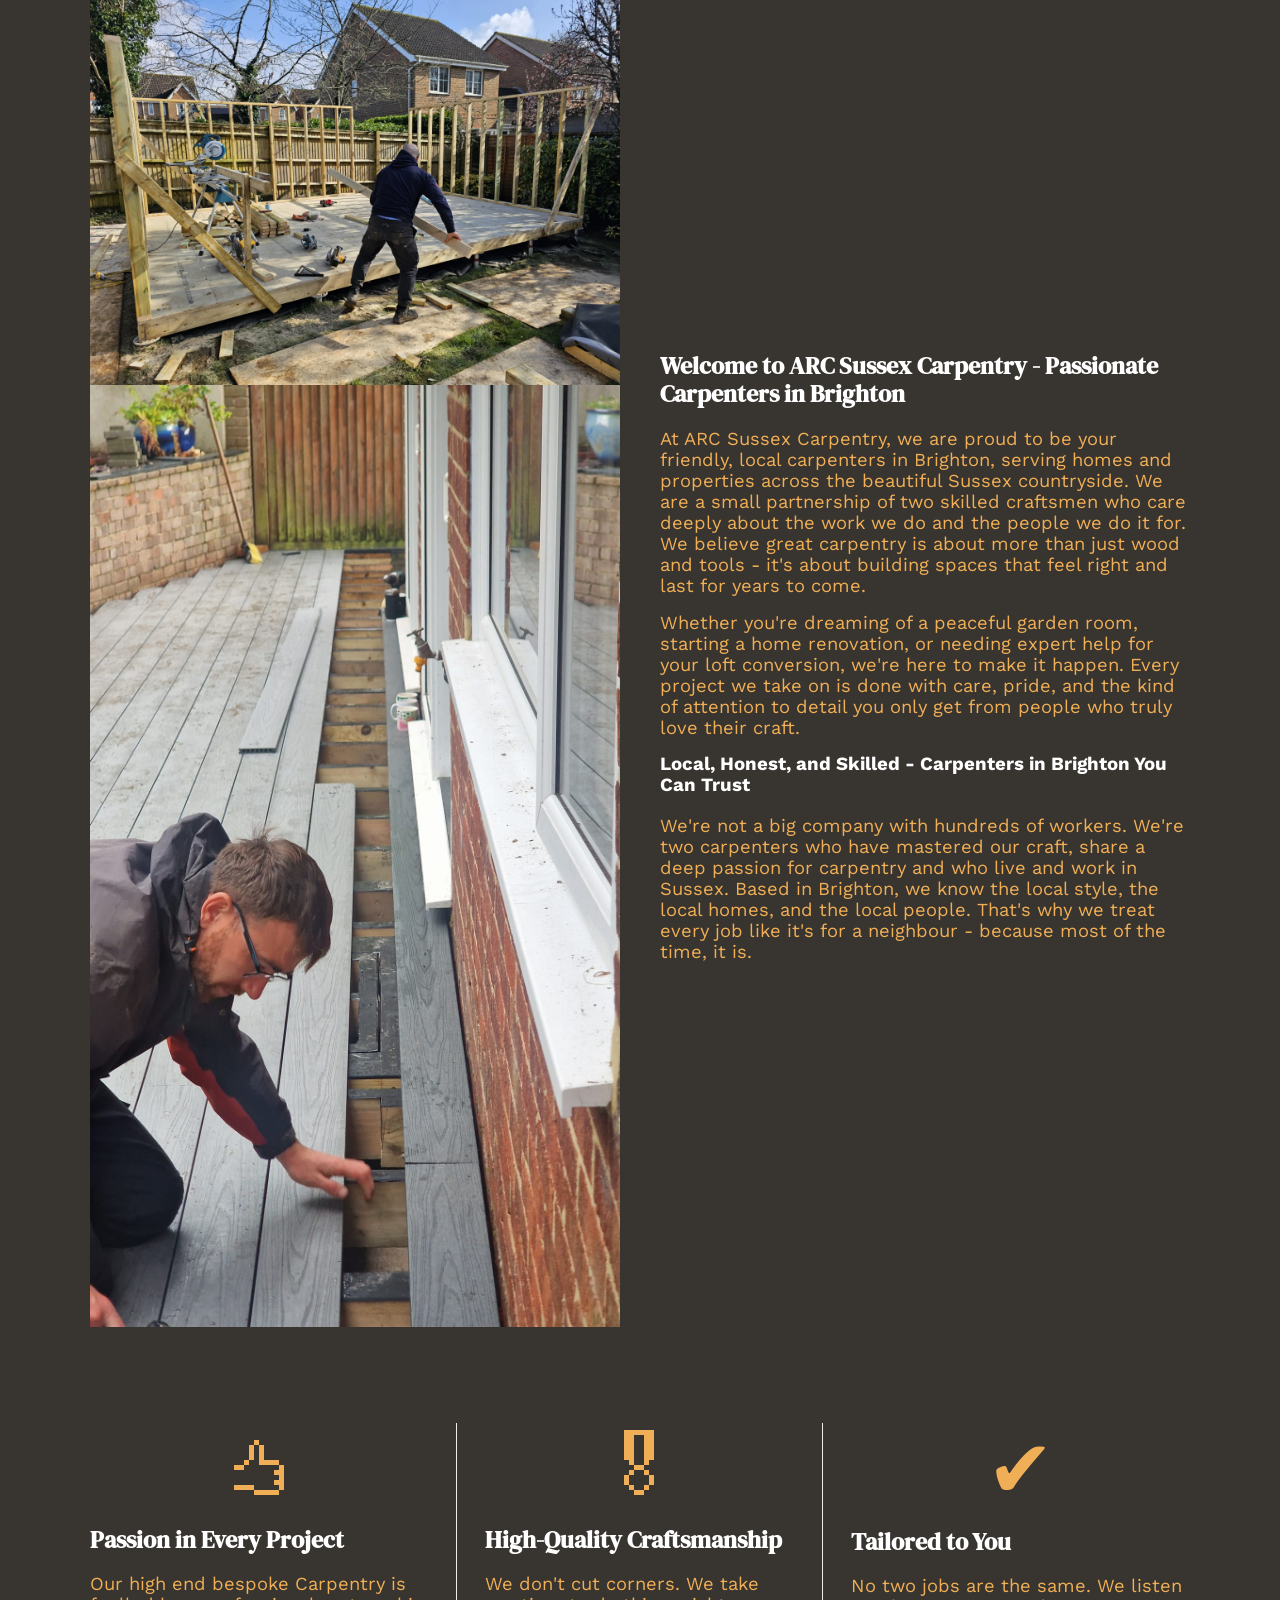
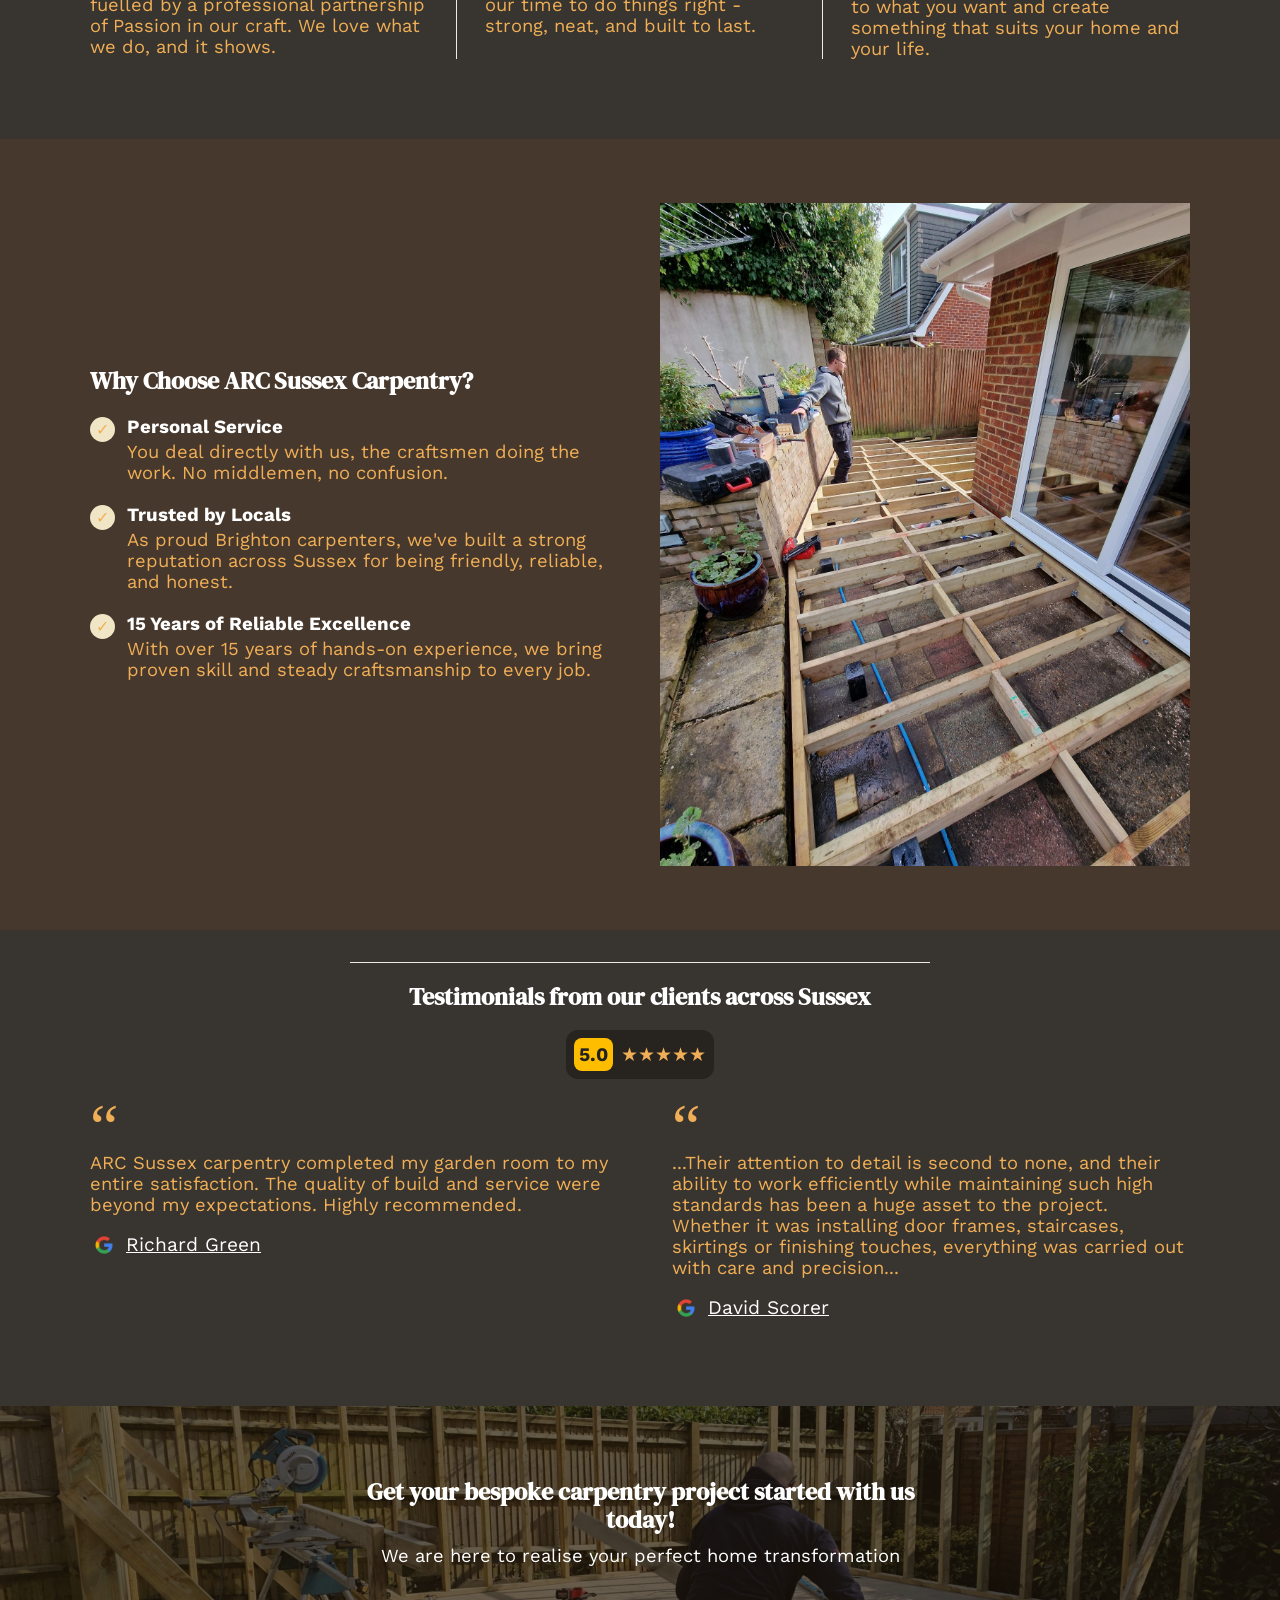
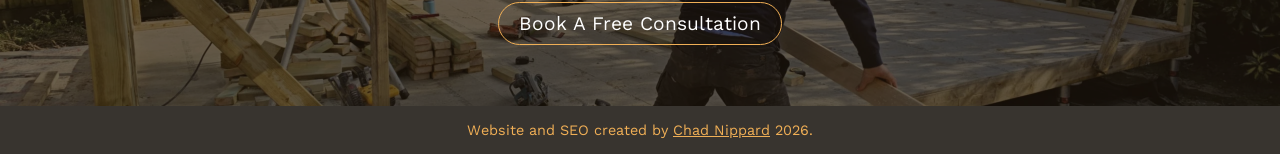
==== commit 20fb45c9: "Added 404 page and cleaned some homepage hero stuff" ====
--- a/index.html
+++ b/index.html
@@ -76,9 +76,7 @@
   </header>
 
   <main>
-    <section class="hero">
-      <img class="hero-image" src="images/HomepageHero.webp" alt="" width="1920" height="1080" fetchpriority="high">
-      <div class="hero-overlay"></div>
+    <section class="page-hero homepage-hero">
       <div class="hero-content">
         <p class="eyebrow">CARPENTERS IN BRIGHTON</p>
         <h1>ARC Sussex Carpentry</h1>
@@ -92,7 +90,7 @@
           <div class="review-summary">
             <strong>EXCELLENT</strong>
             <div class="stars" aria-label="Five stars">★★★★★</div>
-            <span>Based on <b>12</b> reviews</span>
+            <span>Based on <b>13</b> reviews</span>
             <img src="images/Google_2015_logo.svg.webp" alt="Google" class="google-wordmark" width="100" height="34"
               loading="lazy" decoding="async">
           </div>
@@ -137,7 +135,8 @@
 
               <div class="small-stars" aria-label="Five stars">★★★★★</div>
               <p>
-                Extremely happy with the work ARC have done with my sloped garden, making a level deck with a few steps
+                Extremely happy with the work ARC have done with my sloped garden, making a level deck with a few
+                steps
                 to get onto the soon to be grass area. A very clean and professional company would highly recommend.
               </p>
               <a href="https://maps.app.goo.gl/iDZdyYT8npCqeXSf9" target="_blank" class="read-more"><small>Read
@@ -159,7 +158,8 @@
               </a>
               <div class="small-stars" aria-label="Five stars">★★★★★</div>
               <p>
-                I had a new fence and gate installed 2 years ago as my old one was literally falling down so I contacted
+                I had a new fence and gate installed 2 years ago as my old one was literally falling down so I
+                contacted
                 this company for a new fence and gate. The next day I had a representative turn up and give me a quote
                 to which was a good price compared to others I'd received, he was polite and professional...
               </p>
@@ -204,10 +204,12 @@
                   Learn More About Our Bespoke Garden Rooms
                 </a>
                 <p>
-                  Need extra space to relax, work, or play? Our bespoke Brighton garden rooms are the perfect solution.
+                  Need extra space to relax, work, or play? Our bespoke Brighton garden rooms are the perfect
+                  solution.
                   We design and build each one to suit your home and lifestyle. Whether you want a peaceful garden
                   office, a creative studio, or a summer hideaway, we can build a garden room that blends beautifully
-                  with your surroundings and feels like part of your home. Based in Brighton and Worthing, we are proud
+                  with your surroundings and feels like part of your home. Based in Brighton and Worthing, we are
+                  proud
                   to provide beautiful garden rooms across Sussex.
                 </p>
               </div>
@@ -240,7 +242,8 @@
                   Learn More About Our Renovations and Custom Builds
                 </a>
                 <p>
-                  Thinking about a home renovation in your Brighton or Sussex home? We can help bring your ideas to life
+                  Thinking about a home renovation in your Brighton or Sussex home? We can help bring your ideas to
+                  life
                   with custom renovation carpentry. Whether you're updating one room or refreshing the whole house,
                   we'll work with you to create beautiful, functional spaces you'll love for years.
                 </p>
@@ -263,20 +266,26 @@
           <div class="about-copy">
             <h2>Welcome to ARC Sussex Carpentry - Passionate Carpenters in Brighton</h2>
             <p>
-              At ARC Sussex Carpentry, we are proud to be your friendly, local carpenters in Brighton, serving homes and
+              At ARC Sussex Carpentry, we are proud to be your friendly, local carpenters in Brighton, serving homes
+              and
               properties across the beautiful Sussex countryside. We are a small partnership of two skilled craftsmen
-              who care deeply about the work we do and the people we do it for. We believe great carpentry is about more
+              who care deeply about the work we do and the people we do it for. We believe great carpentry is about
+              more
               than just wood and tools - it's about building spaces that feel right and last for years to come.
             </p>
             <p>
-              Whether you're dreaming of a peaceful garden room, starting a home renovation, or needing expert help for
-              your loft conversion, we're here to make it happen. Every project we take on is done with care, pride, and
+              Whether you're dreaming of a peaceful garden room, starting a home renovation, or needing expert help
+              for
+              your loft conversion, we're here to make it happen. Every project we take on is done with care, pride,
+              and
               the kind of attention to detail you only get from people who truly love their craft.
             </p>
             <h3>Local, Honest, and Skilled - Carpenters in Brighton You Can Trust</h3>
             <p>
-              We're not a big company with hundreds of workers. We're two carpenters who have mastered our craft, share
-              a deep passion for carpentry and who live and work in Sussex. Based in Brighton, we know the local style,
+              We're not a big company with hundreds of workers. We're two carpenters who have mastered our craft,
+              share
+              a deep passion for carpentry and who live and work in Sussex. Based in Brighton, we know the local
+              style,
               the local homes, and the local people. That's why we treat every job like it's for a neighbour - because
               most of the time, it is.
             </p>
@@ -409,7 +418,8 @@
             <blockquote>
               <span aria-hidden="true">“</span>
               <p>
-                ...Their attention to detail is second to none, and their ability to work efficiently while maintaining
+                ...Their attention to detail is second to none, and their ability to work efficiently while
+                maintaining
                 such high standards has been a huge asset to the project. Whether it was installing door frames,
                 staircases, skirtings or finishing touches, everything was carried out with care and precision...
               </p>
--- a/css/style.css
+++ b/css/style.css
@@ -171,6 +171,10 @@
 /* =========================
    Hero
    ========================= */
+.homepage-hero {
+  background: linear-gradient(rgba(0, 0, 0, 0.5), rgba(0, 0, 0, 0.5)), url("../images/HomepageHero.webp") center / cover no-repeat;
+}
+
 .hero {
   position: relative;
   min-height: 580px;
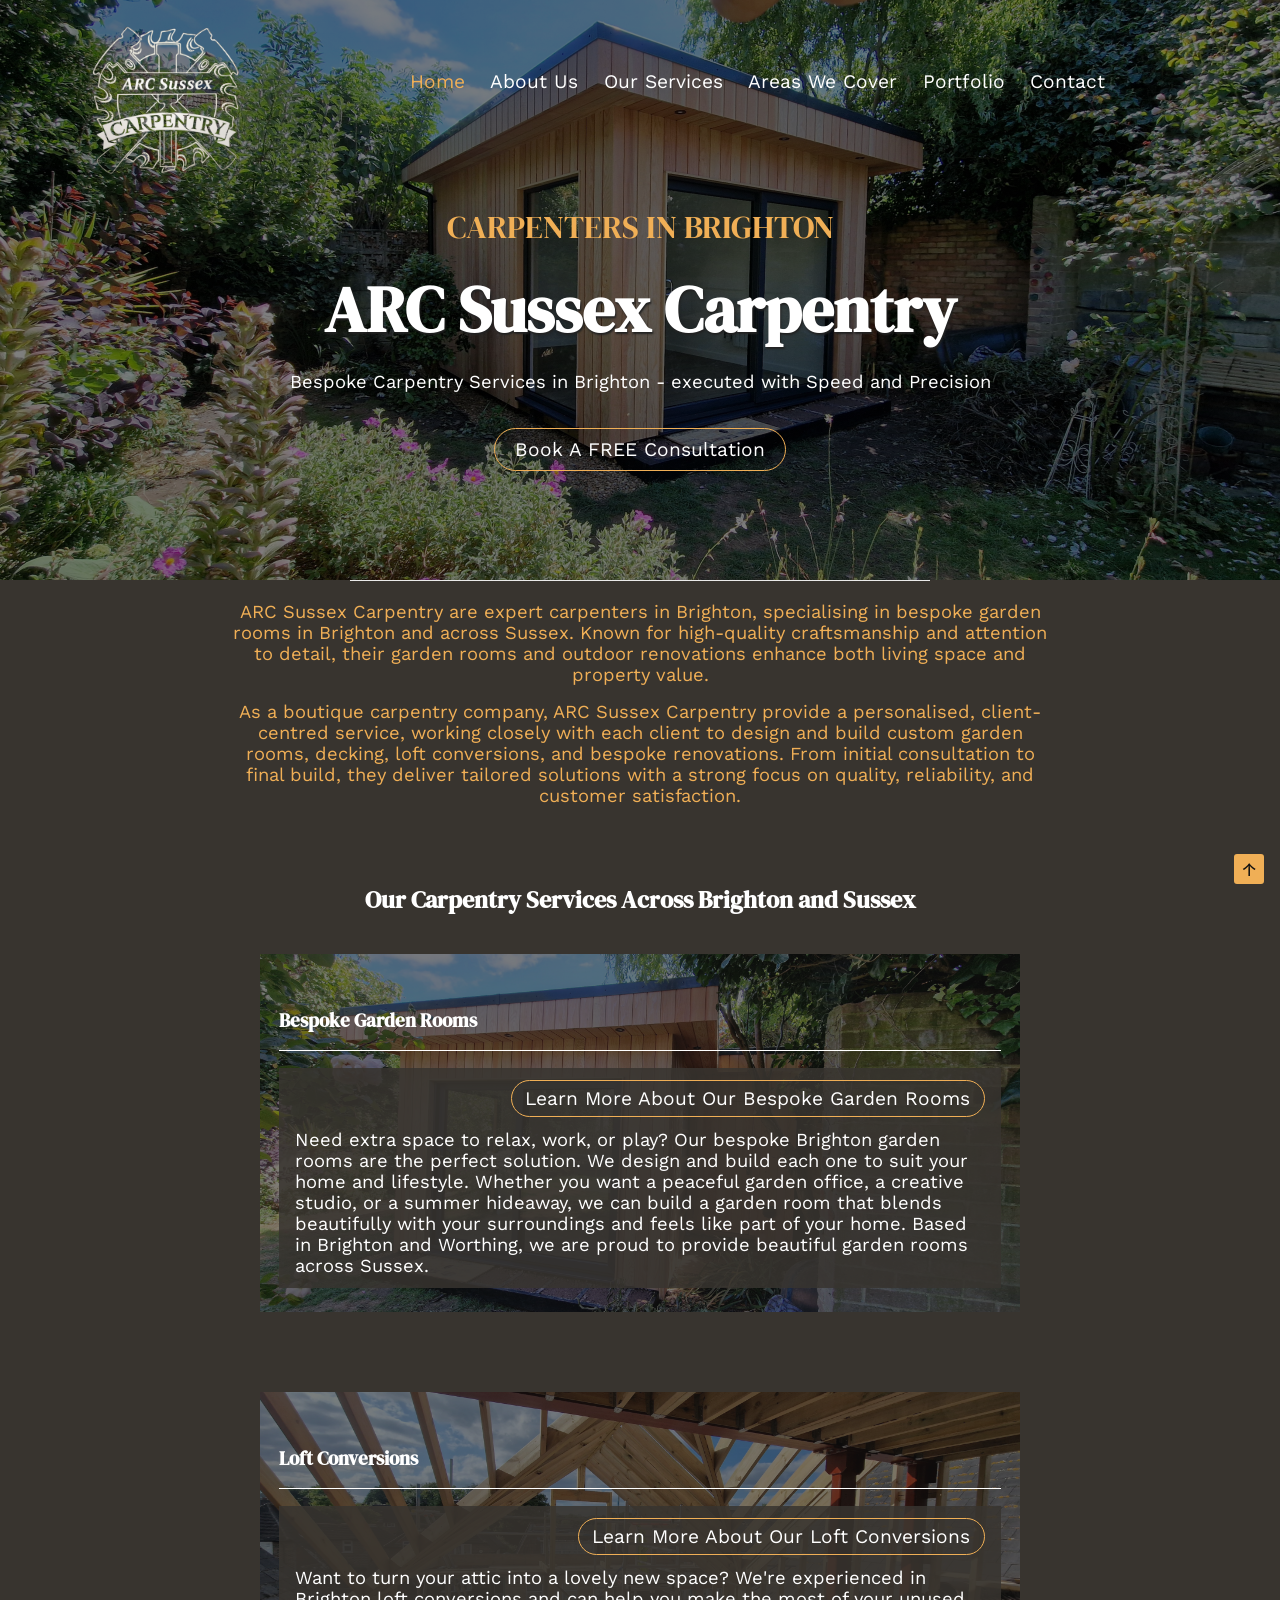
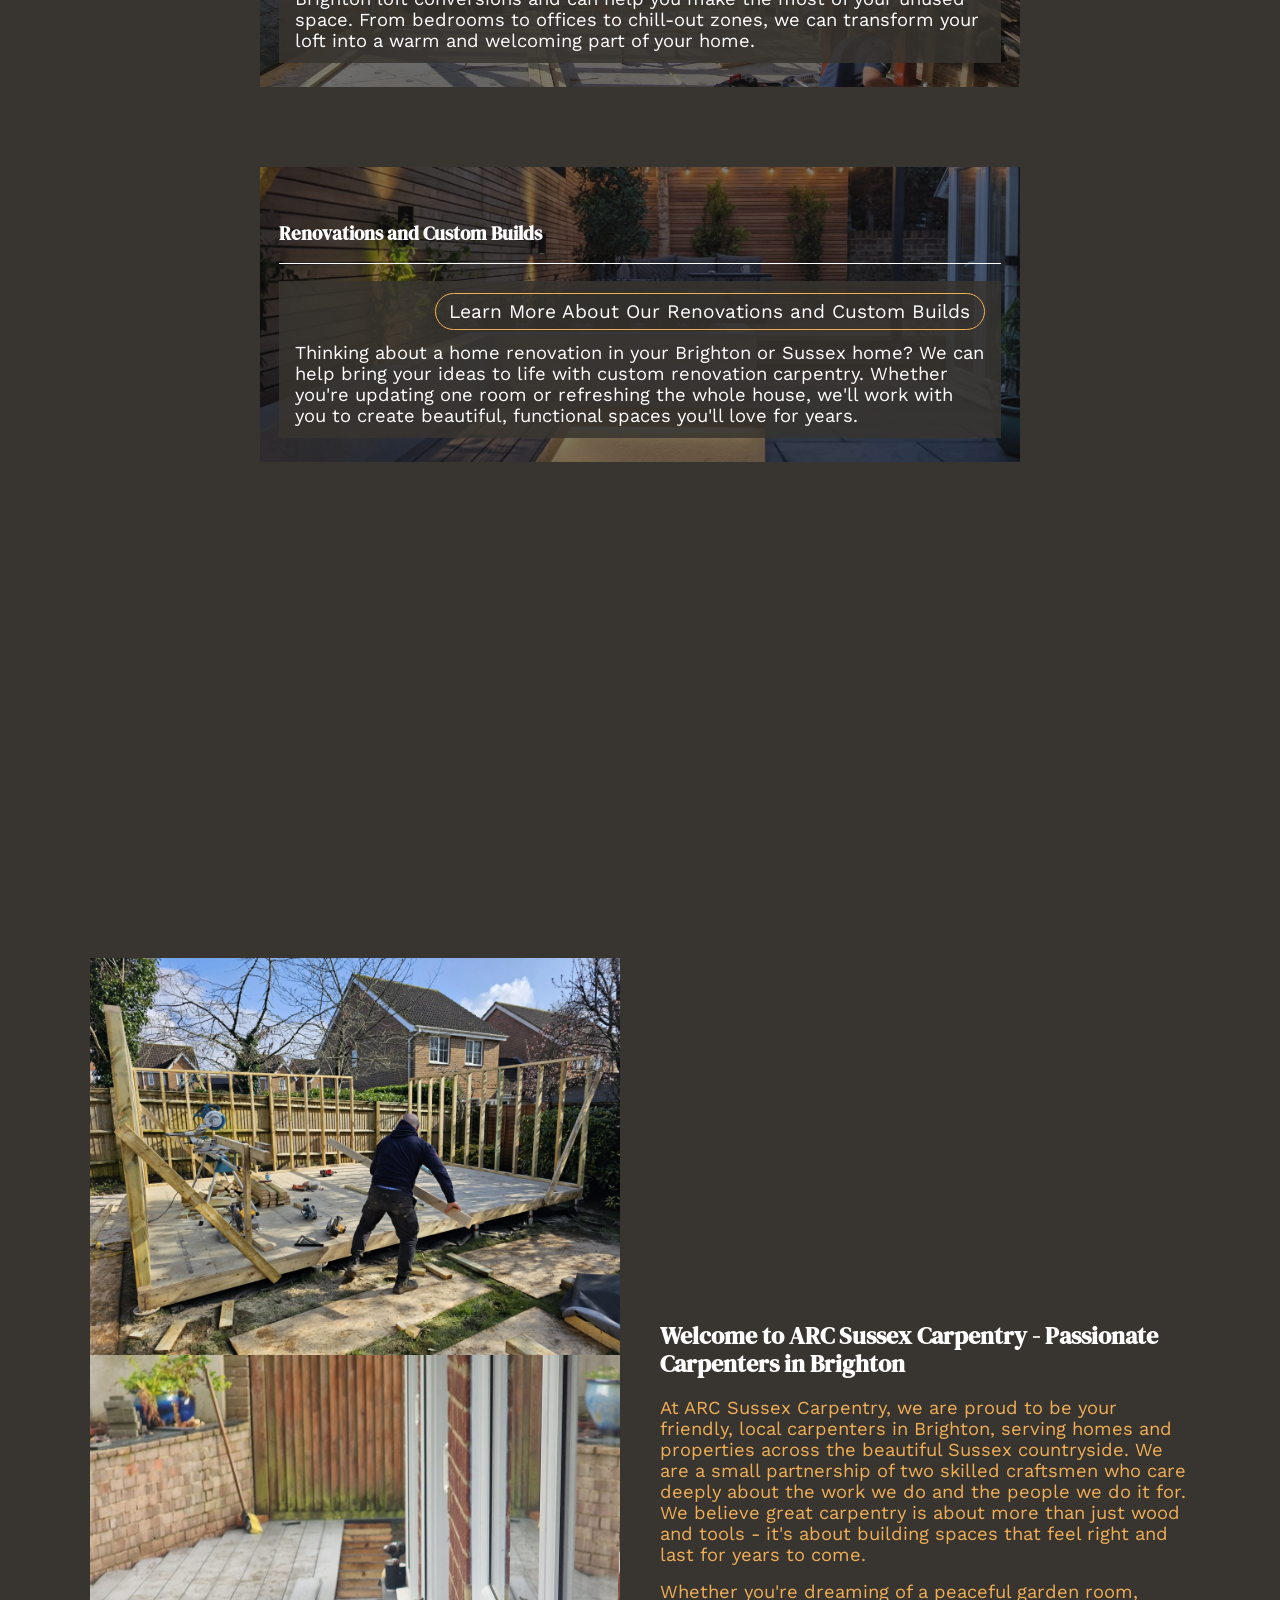
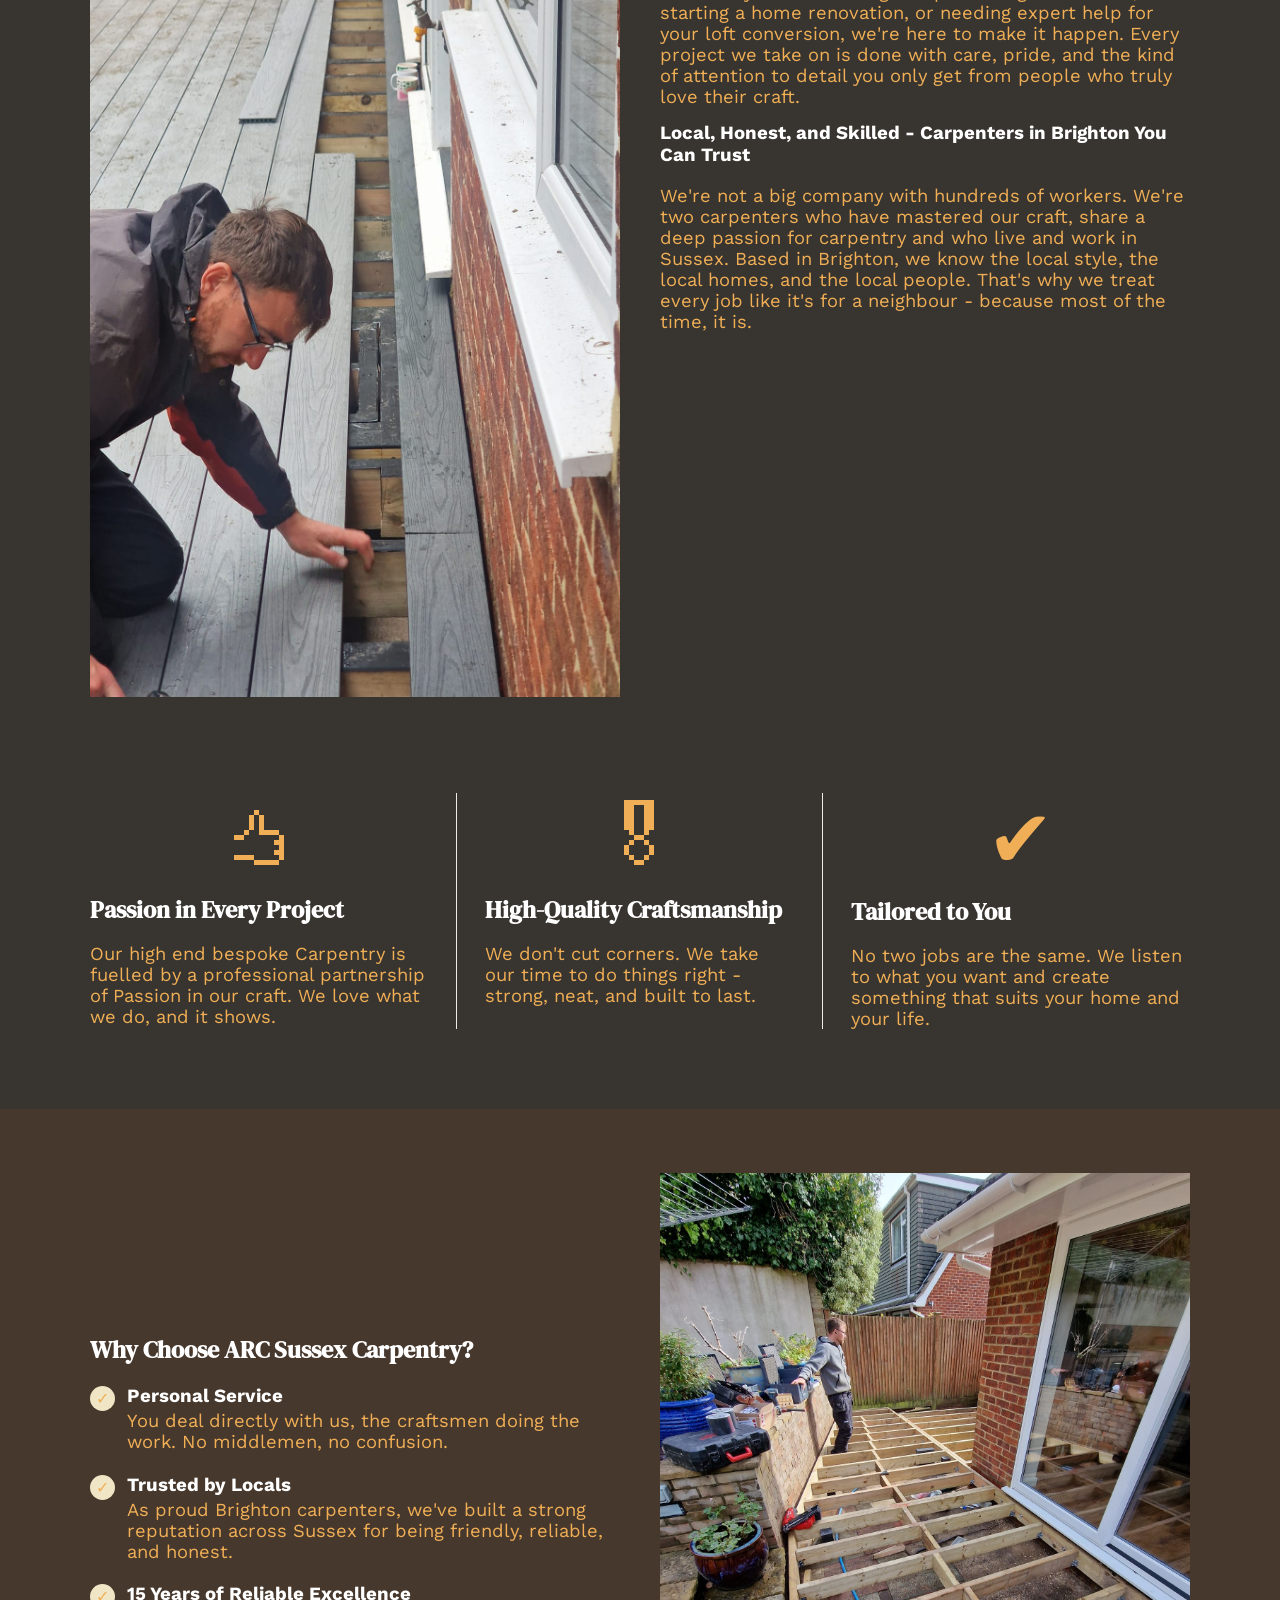
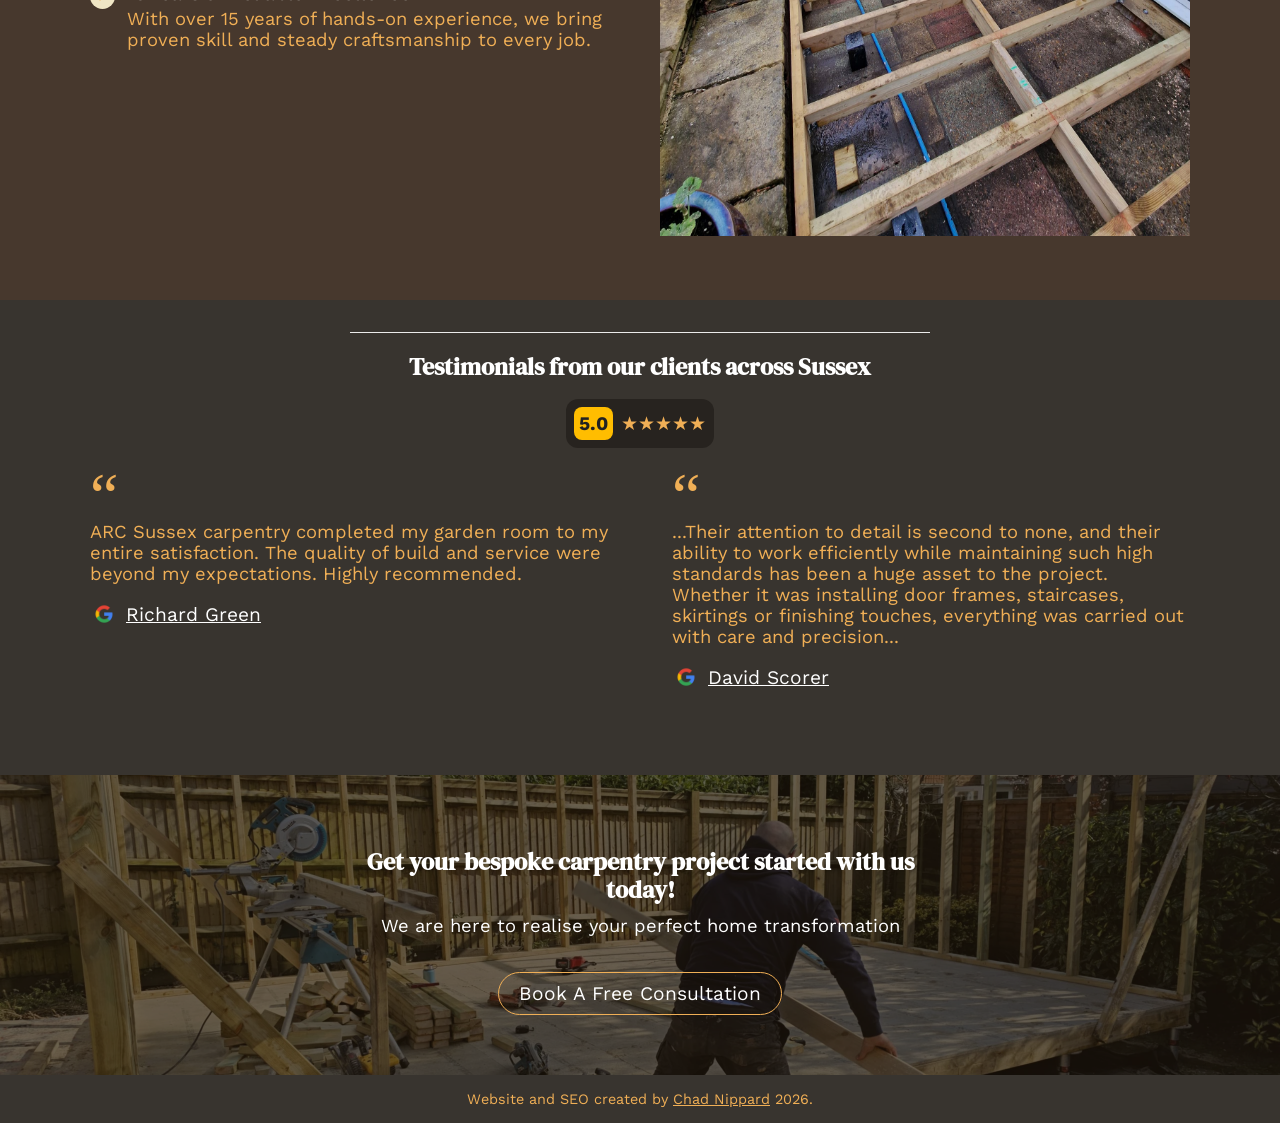
==== commit c5398d45: "Added google review plugin" ====
--- a/index.html
+++ b/index.html
@@ -36,9 +36,9 @@
   <meta property="og:url" content="https://arcsussexcarpentry.com/">
   <meta property="og:site_name" content="ARC Sussex Carpentry">
   <meta property="og:locale" content="en_GB">
-  <meta property="og:image" content="images/social-preview.jpg">
-  <meta property="og:image:secure_url" content="images/social-preview.jpg">
-  <meta property="og:image:type" content="image/jpeg">
+  <meta property="og:image" content="images/social-preview.png">
+  <meta property="og:image:secure_url" content="images/social-preview.png">
+  <meta property="og:image:type" content="image/png">
   <meta property="og:image:width" content="1200">
   <meta property="og:image:height" content="630">
   <meta property="og:image:alt" content="ARC Sussex Carpentry - bespoke carpentry services in Brighton and Sussex">
@@ -47,7 +47,7 @@
   <meta name="twitter:title" content="ARC Sussex Carpentry | Carpenters in Brighton & Sussex">
   <meta name="twitter:description"
     content="Bespoke carpentry services, garden rooms, loft conversions and renovations across Brighton and Sussex.">
-  <meta name="twitter:image" content="images/social-preview.jpg">
+  <meta name="twitter:image" content="images/social-preview.png">
   <meta name="twitter:image:alt" content="ARC Sussex Carpentry - bespoke carpentry services in Brighton and Sussex">
   <!-- Stylesheet -->
   <link rel="stylesheet" href="css/style.css">
@@ -85,7 +85,8 @@
       </div>
     </section>
     <div class="site-background">
-      <section class="reviews-strip section section--dark">
+
+      <!-- <section class="reviews-strip section section--dark">
         <div class="container">
           <div class="review-summary">
             <strong>EXCELLENT</strong>
@@ -94,32 +95,40 @@
             <img src="images/Google_2015_logo.svg.webp" alt="Google" class="google-wordmark" width="100" height="34"
               loading="lazy" decoding="async">
           </div>
+
           <div class="review-grid">
             <article class="review-card">
-              <a href="https://maps.app.goo.gl/2BdvBbGpvXpANSJCA" target="_blank">
+              <a href="https://maps.app.goo.gl/Y29RzMZ5uqseSwcW8" target="_blank" rel="noopener noreferrer">
                 <div class="review-head">
-                  <span class="avatar">J</span>
+                  <span class="avatar">R</span>
                   <div>
-                    <b>Jamie Harris</b>
+                    <b>Richard Culver</b>
                     <small>
-                      <time datetime="2025-09">September 2025</time>
+                      <time datetime="2026-09-23">September 2026</time>
                     </small>
                   </div>
                   <img src="images/Google-Logo.webp" alt="Google" class="google-g" width="28" height="28" loading="lazy"
                     decoding="async">
                 </div>
               </a>
+
               <div class="small-stars" aria-label="Five stars">★★★★★</div>
+
               <p>
-                I recently had ARC Sussex Carpentry install several internal doors and fittings in my home, and I
-                couldn't be happier with the results. From start to finish, the service was excellent—professional,
-                tidy, and clearly skilled in their craft...
+                Aaron and team built our new garden room and did a fantastic job - they were friendly, communicative,
+                punctual and very helpful throughout. It wasn't a straightforward build - we have no rear access so all
+                materials and waste needed to be brought through our house - but the project stuck to schedule and we're
+                delighted with the result. Would recommend.
               </p>
-              <a href="https://maps.app.goo.gl/2BdvBbGpvXpANSJCA" target="_blank" class="read-more"><small>Read
-                  more</small></a>
+
+              <a href="https://maps.app.goo.gl/Y29RzMZ5uqseSwcW8" target="_blank" rel="noopener noreferrer"
+                class="read-more">
+                <small>Read more</small>
+              </a>
             </article>
+
             <article class="review-card">
-              <a href="https://maps.app.goo.gl/iDZdyYT8npCqeXSf9" target="_blank">
+              <a href="https://maps.app.goo.gl/iDZdyYT8npCqeXSf9" target="_blank" rel="noopener noreferrer">
                 <div class="review-head">
                   <span class="avatar orange">M</span>
                   <div>
@@ -134,16 +143,20 @@
               </a>
 
               <div class="small-stars" aria-label="Five stars">★★★★★</div>
+
               <p>
-                Extremely happy with the work ARC have done with my sloped garden, making a level deck with a few
-                steps
+                Extremely happy with the work ARC have done with my sloped garden, making a level deck with a few steps
                 to get onto the soon to be grass area. A very clean and professional company would highly recommend.
               </p>
-              <a href="https://maps.app.goo.gl/iDZdyYT8npCqeXSf9" target="_blank" class="read-more"><small>Read
-                  more</small></a>
+
+              <a href="https://maps.app.goo.gl/iDZdyYT8npCqeXSf9" target="_blank" rel="noopener noreferrer"
+                class="read-more">
+                <small>Read more</small>
+              </a>
             </article>
+
             <article class="review-card">
-              <a href="https://maps.app.goo.gl/wv1iPqadfYeNjGK7A" target="_blank">
+              <a href="https://maps.app.goo.gl/wv1iPqadfYeNjGK7A" target="_blank" rel="noopener noreferrer">
                 <div class="review-head">
                   <span class="avatar blue">E</span>
                   <div>
@@ -156,19 +169,27 @@
                     decoding="async">
                 </div>
               </a>
+
               <div class="small-stars" aria-label="Five stars">★★★★★</div>
+
               <p>
-                I had a new fence and gate installed 2 years ago as my old one was literally falling down so I
-                contacted
+                I had a new fence and gate installed 2 years ago as my old one was literally falling down so I contacted
                 this company for a new fence and gate. The next day I had a representative turn up and give me a quote
                 to which was a good price compared to others I'd received, he was polite and professional...
               </p>
-              <a href="https://maps.app.goo.gl/wv1iPqadfYeNjGK7A" target="_blank" class="read-more"><small>Read
-                  more</small></a>
+
+              <a href="https://maps.app.goo.gl/wv1iPqadfYeNjGK7A" target="_blank" rel="noopener noreferrer"
+                class="read-more">
+                <small>Read more</small>
+              </a>
             </article>
           </div>
         </div>
-      </section>
+      </section> -->
+
+      <!-- Google Reviews -->
+      <div class="sk-ww-google-reviews" data-embed-id="25717072"></div>
+      <script src="https://widgets.sociablekit.com/google-reviews/widget.js" defer></script>
 
       <section class="intro section section--dark">
         <div class="container">
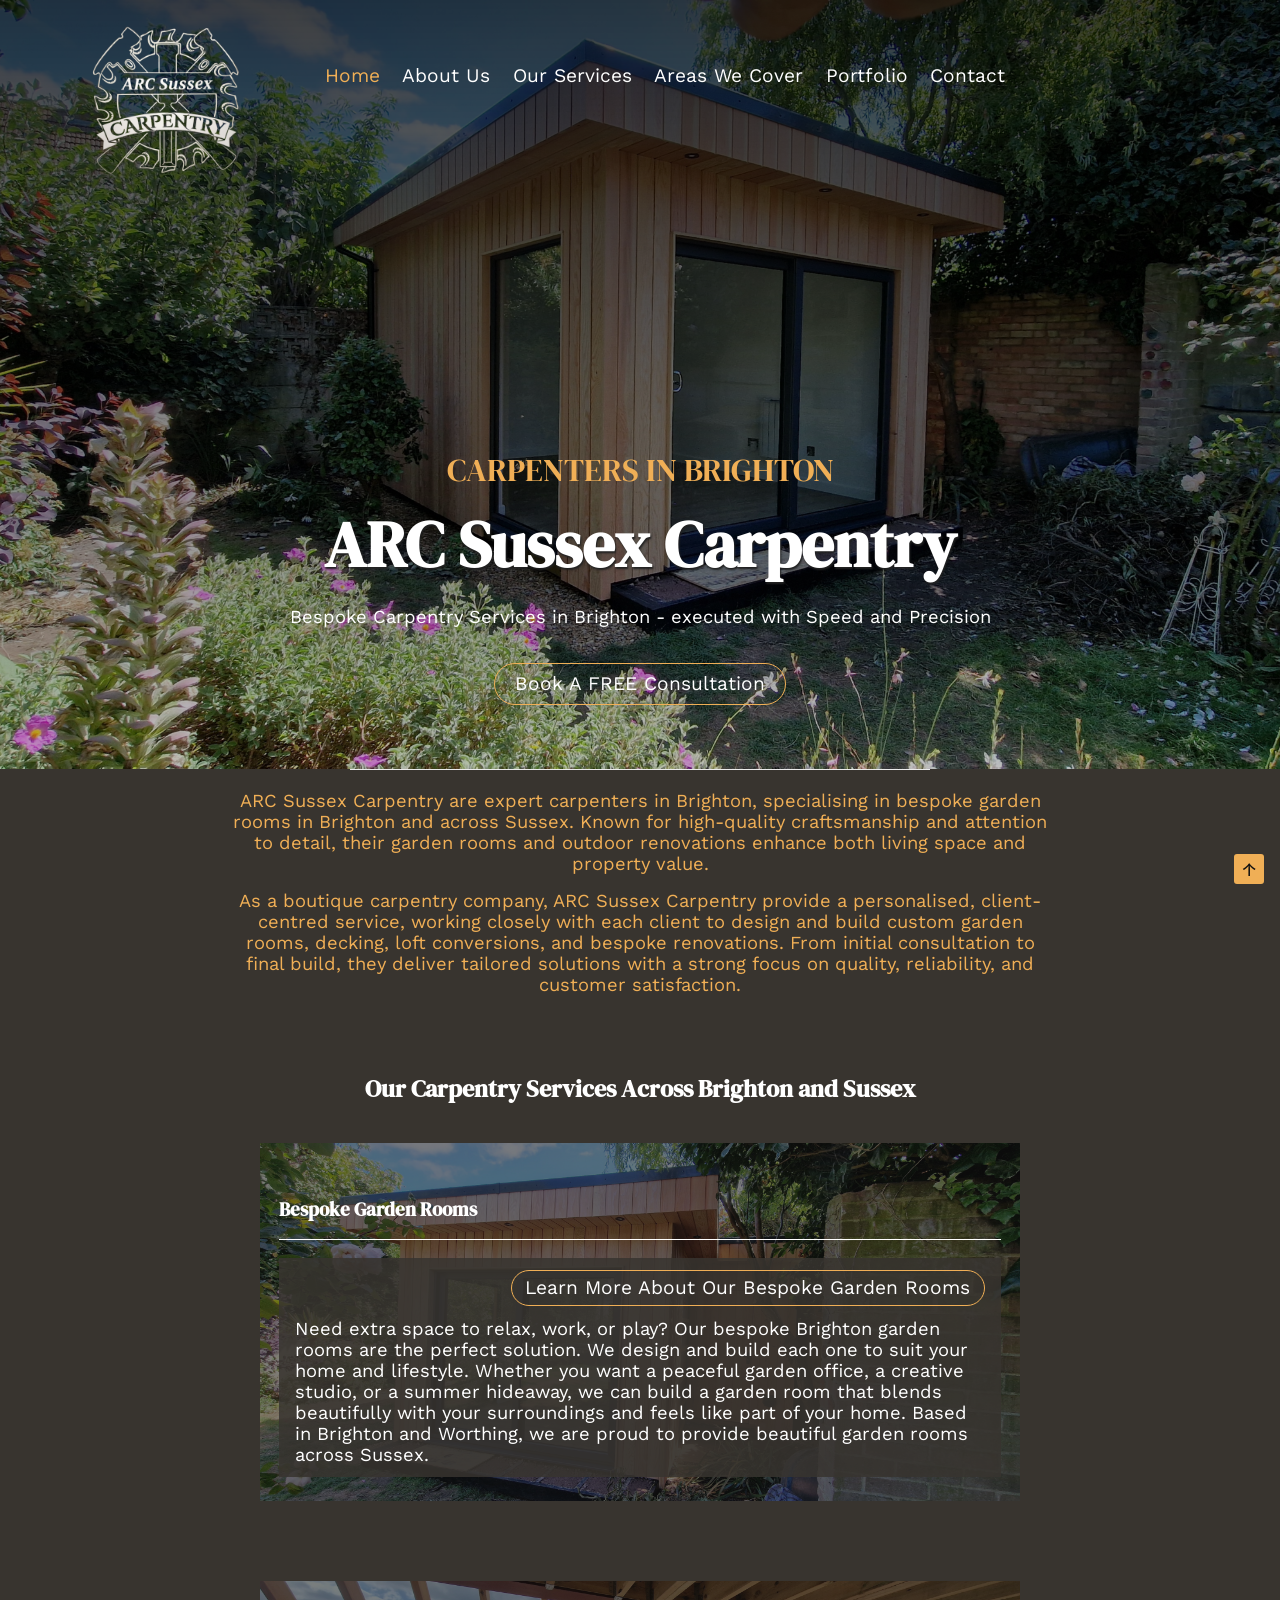
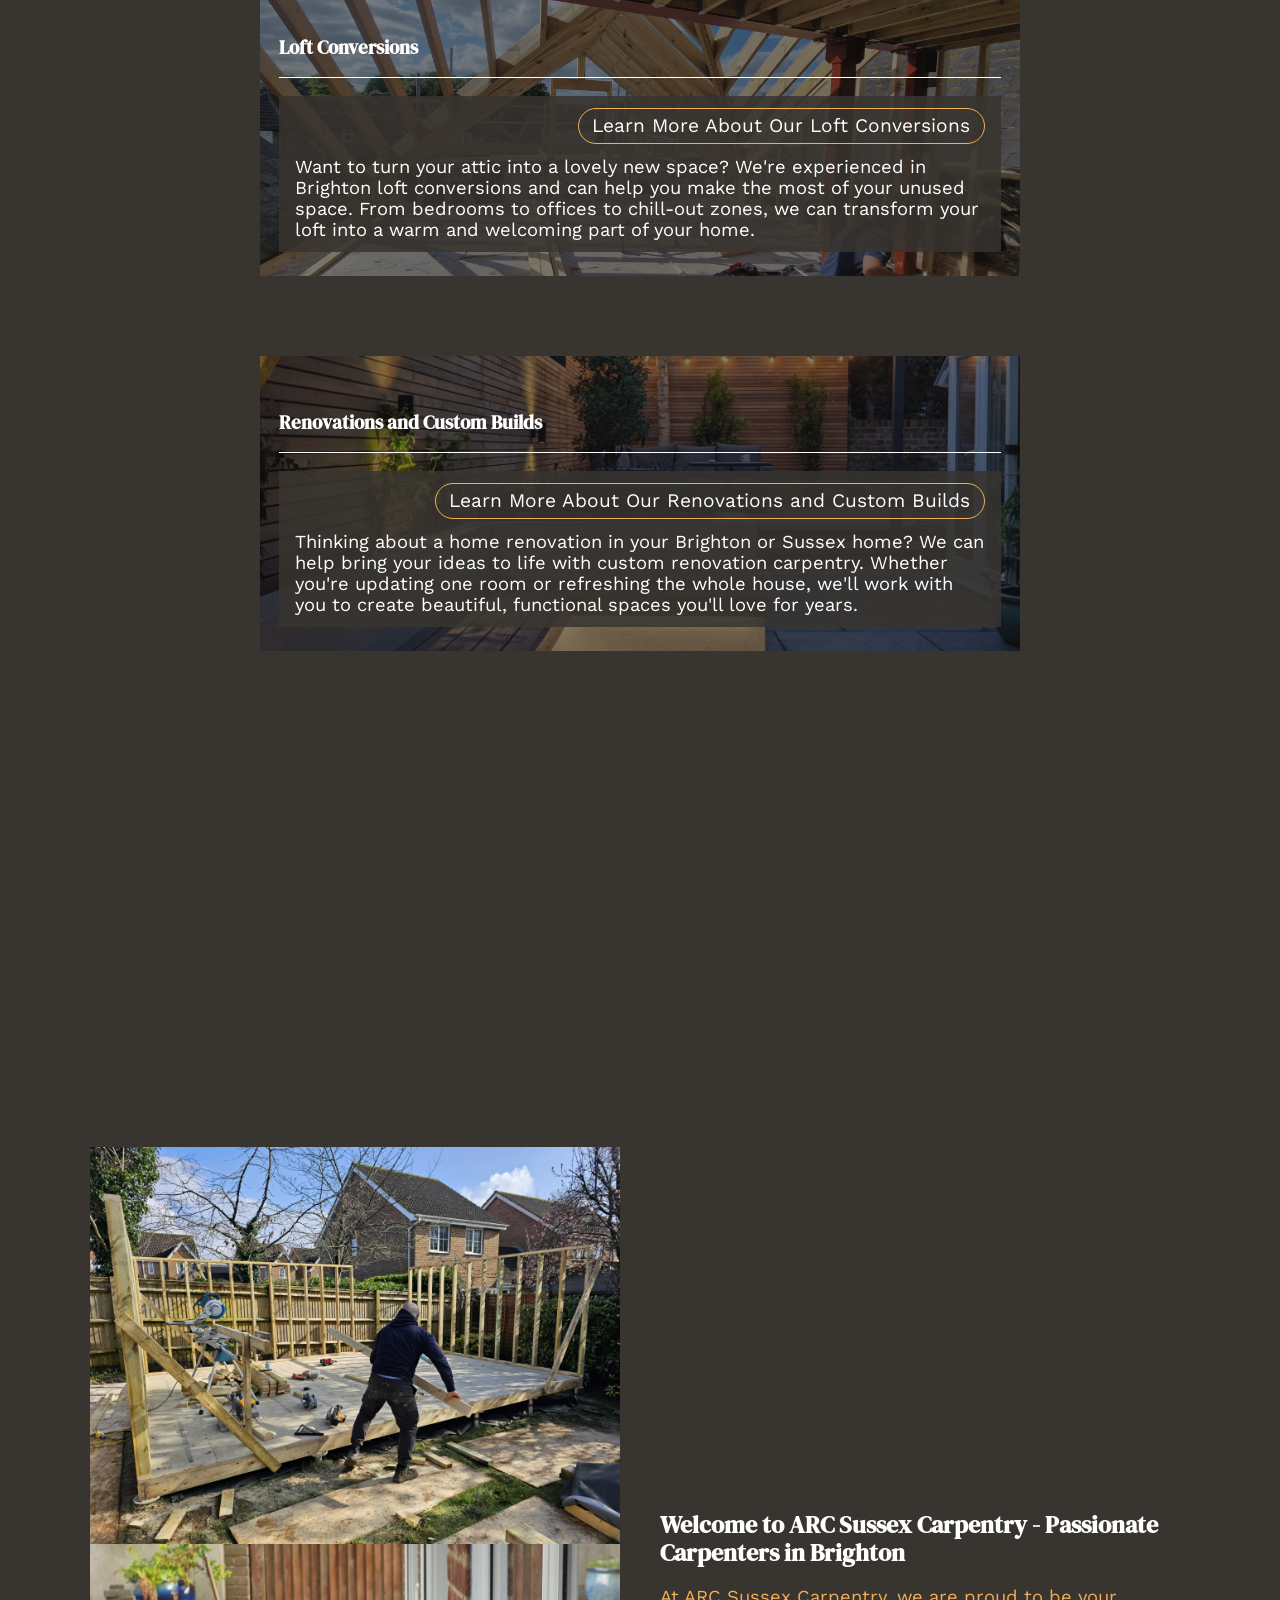
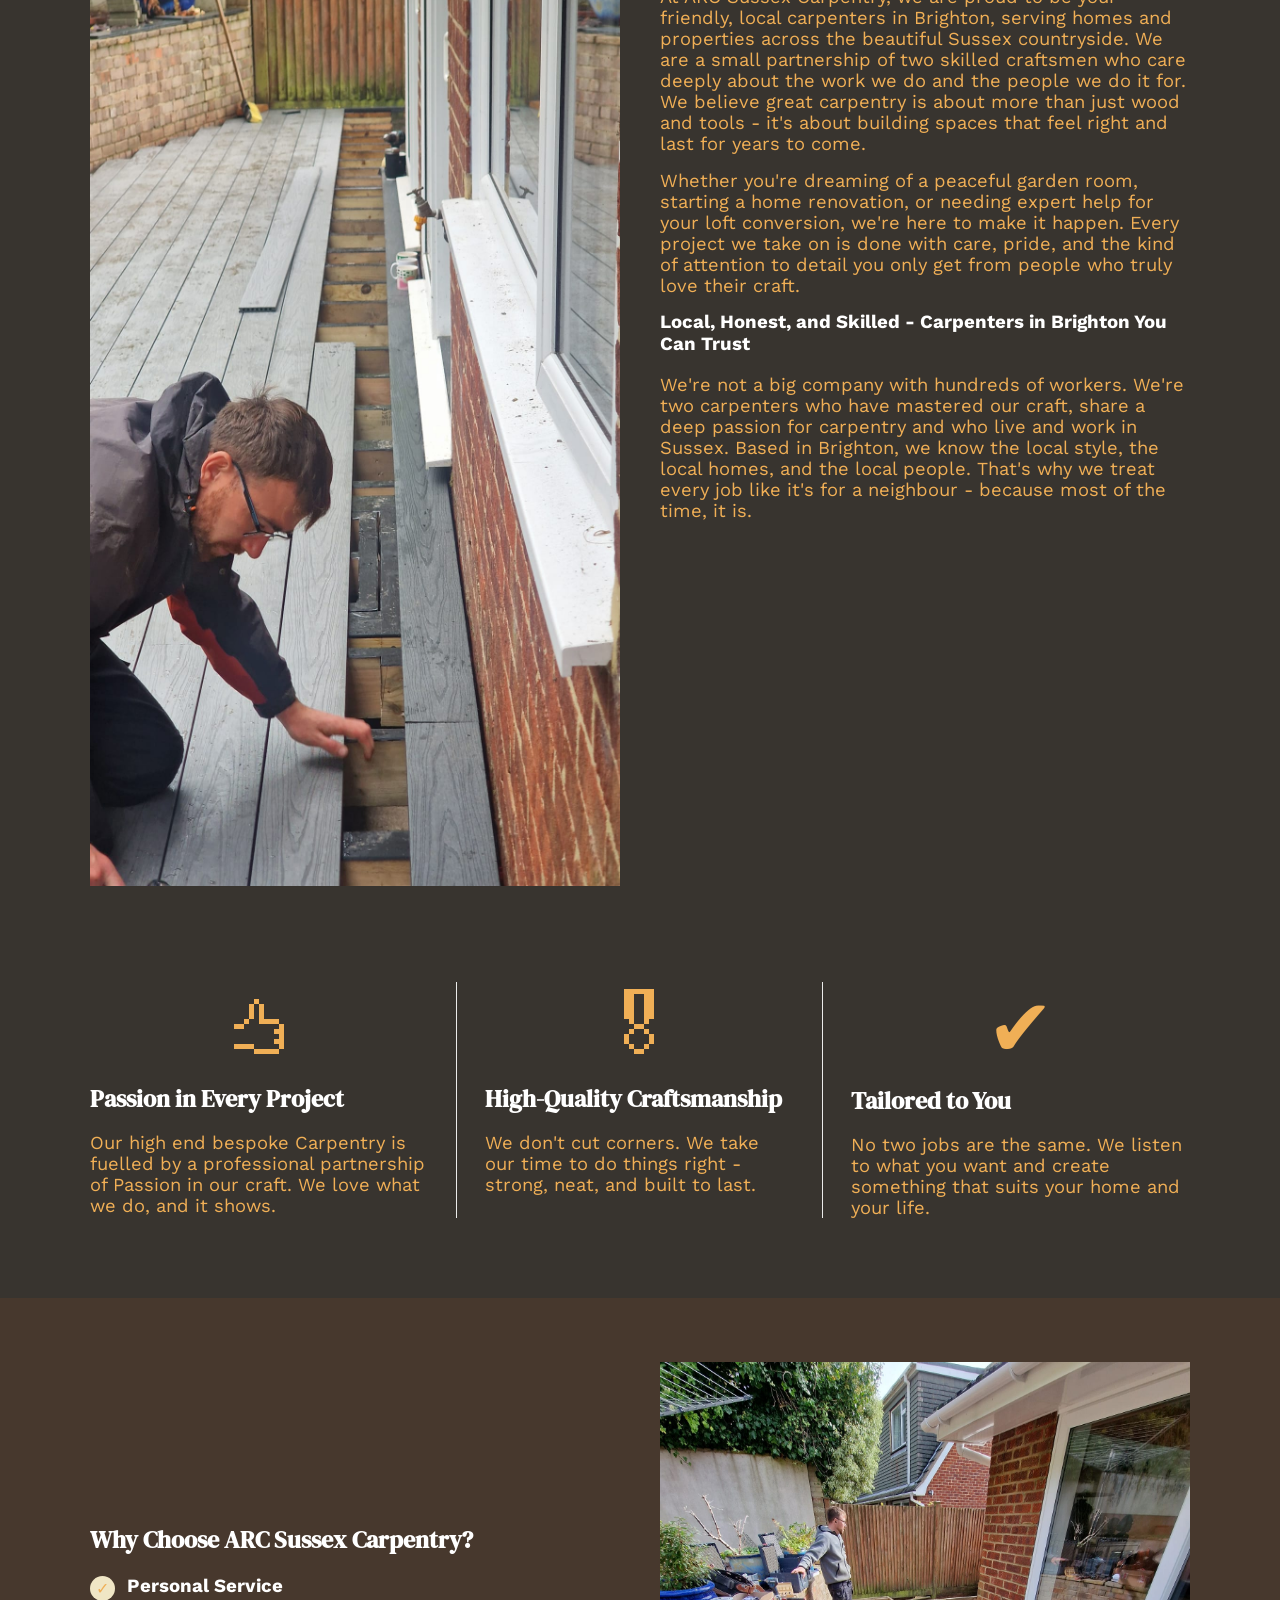
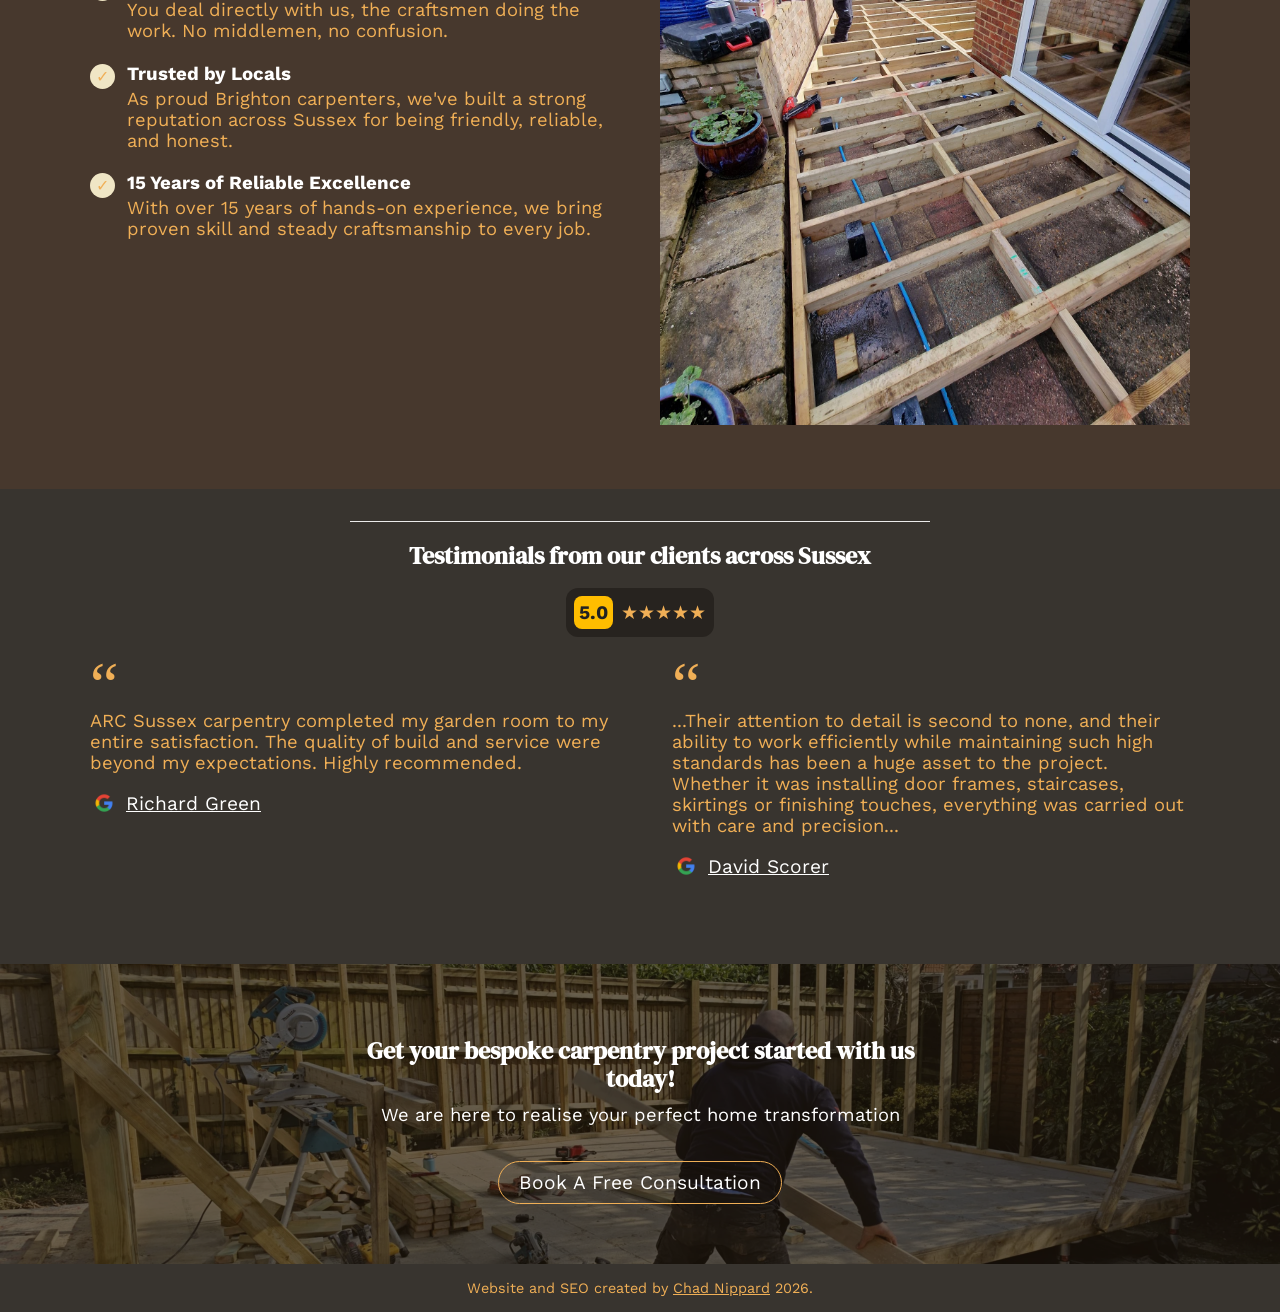
==== commit ea95eb9f: "Added Local Business structured data in head" ====
--- a/index.html
+++ b/index.html
@@ -36,8 +36,8 @@
   <meta property="og:url" content="https://arcsussexcarpentry.com/">
   <meta property="og:site_name" content="ARC Sussex Carpentry">
   <meta property="og:locale" content="en_GB">
-  <meta property="og:image" content="images/social-preview.png">
-  <meta property="og:image:secure_url" content="images/social-preview.png">
+  <meta property="og:image" content="https://arcsussexcarpentry.com/images/social-preview.png">
+  <meta property="og:image:secure_url" content="https://arcsussexcarpentry.com/images/social-preview.png">
   <meta property="og:image:type" content="image/png">
   <meta property="og:image:width" content="1200">
   <meta property="og:image:height" content="630">
@@ -47,10 +47,42 @@
   <meta name="twitter:title" content="ARC Sussex Carpentry | Carpenters in Brighton & Sussex">
   <meta name="twitter:description"
     content="Bespoke carpentry services, garden rooms, loft conversions and renovations across Brighton and Sussex.">
-  <meta name="twitter:image" content="images/social-preview.png">
+  <meta name="twitter:image" content="https://arcsussexcarpentry.com/images/social-preview.png">
   <meta name="twitter:image:alt" content="ARC Sussex Carpentry - bespoke carpentry services in Brighton and Sussex">
   <!-- Stylesheet -->
   <link rel="stylesheet" href="css/style.css">
+  <script type="application/ld+json">
+    {
+      "@context": "https://schema.org",
+      "@type": "Carpenter",
+      "name": "ARC Sussex Carpentry",
+      "url": "https://arcsussexcarpentry.com/",
+      "telephone": "+447701303291",
+      "image": "https://arcsussexcarpentry.com/images/arc-logo.webp",
+      "address": {
+        "@type": "PostalAddress",
+        "streetAddress": "4 Gladstone Road",
+        "addressLocality": "Portslade",
+        "addressRegion": "East Sussex",
+        "postalCode": "BN41 1LJ",
+        "addressCountry": "GB"
+      },
+      "areaServed": [
+        {
+          "@type": "City",
+          "name": "Brighton"
+        },
+        {
+          "@type": "City",
+          "name": "Worthing"
+        },
+        {
+          "@type": "AdministrativeArea",
+          "name": "East Sussex"
+        }
+      ]
+    }
+  </script>
 </head>
 
 <body id="top">
--- a/css/style.css
+++ b/css/style.css
@@ -128,19 +128,19 @@
   position: absolute;
   inset: 0 0 auto;
   z-index: 10;
+  width: 100%;
 }
 
 .header-inner {
-  min-height: 125px;
   padding-top: 1rem;
   display: flex;
-  align-items: flex-start;
-  gap: 1rem;
+  flex-direction: column;
+  align-items: center;
+  gap: 0.5rem;
 }
 
 .logo {
-  flex: 0 0 90px;
-  text-decoration: none;
+  flex: 0 0 auto;
 }
 
 .logo img {
@@ -150,13 +150,11 @@
 }
 
 .main-nav {
-  flex: 1;
   display: flex;
-  justify-content: center;
-  align-items: flex-start;
-  flex-wrap: wrap;
-  gap: 0.45rem 0.7rem;
-  padding-top: 1.8rem;
+  flex-direction: column;
+  align-items: center;
+  gap: 0.4rem;
+  padding-top: 0.5rem;
 }
 
 .main-nav a {
@@ -172,7 +170,7 @@
    Hero
    ========================= */
 .homepage-hero {
-  background: linear-gradient(rgba(0, 0, 0, 0.5), rgba(0, 0, 0, 0.5)), url("../images/HomepageHero.webp") center / cover no-repeat;
+  background: linear-gradient(rgba(0, 0, 0, 0.75), rgba(0, 0, 0, 0.25)), url("../images/HomepageHero.webp") center / cover no-repeat;
 }
 
 .hero {
@@ -201,14 +199,11 @@
 
 .hero-content {
   position: relative;
-  z-index: 1;
-  width: min(100% - 2rem, 850px);
-  padding: 11rem 1rem 3rem;
+  width: min(100%, 850px);
   color: var(--colour-white);
 }
 
 .eyebrow {
-  margin-bottom: 1.5rem;
   color: var(--colour-gold);
   font-family: var(--font-heading);
   font-size: 2rem;
@@ -710,12 +705,8 @@
   place-items: center;
   overflow: hidden;
   text-align: center;
-}
-
-.page-hero__content {
-  width: min(100% - 2rem, 850px);
-  padding: 11rem 1rem 4rem;
-  color: var(--colour-white);
+  padding: 19rem 1rem 4rem;
+
 }
 
 .page-hero h1 {
@@ -785,100 +776,95 @@
   .container {
     width: min(100% - 3rem, var(--content-width));
   }
+
+
+  .hero {
+    min-height: 640px;
+  }
+
+  .review-grid {
+    grid-template-columns: repeat(3, 1fr);
+  }
+
+  .spacer {
+    height: 15rem;
+  }
+
+  .about-preview__inner,
+  .why__inner {
+    grid-template-columns: 1fr 1fr;
+  }
+
+  .values__grid {
+    grid-template-columns: repeat(3, 1fr);
+  }
+
+  .values article {
+    padding: 0 1.75rem;
+    border-right: 1px solid rgba(255, 255, 255, 0.9);
+    border-bottom: 0;
+  }
+
+  .values article:first-child {
+    padding-left: 0;
+  }
+
+  .values article:last-child {
+    padding-right: 0;
+    border-right: 0;
+  }
+
+  .blog-preview__grid,
+  .testimonial-grid {
+    grid-template-columns: repeat(2, 1fr);
+  }
+
+  .blog-preview article {
+    padding: 0 2rem;
+  }
+
+  .blog-preview article:last-child {
+    padding-bottom: 0;
+  }
+
+  .testimonial-grid {
+    gap: 4rem;
+  }
+
+  .vision {
+    padding-bottom: 5rem;
+  }
+
+  .mission {
+    padding-bottom: 6rem;
+  }
+
+  .final-cta {
+    min-height: 280px;
+  }
+}
+
+@media (min-width: 1100px) {
+  .container {
+    width: min(100% - 4rem, var(--content-width));
+  }
+
+  .main-nav {
+    flex: 1;
+    flex-direction: row;
+    align-items: center;
+    flex-wrap: wrap;
+    gap: 0.9rem 1.4rem;
+    padding-top: 2.6rem;
+  }
+
 
   .header-inner {
     min-height: 145px;
     gap: 2rem;
     padding-top: 1.4rem;
-  }
-
-  .logo {
-    flex-basis: 125px;
-  }
-
-  .logo img {
-    width: 125px;
-    height: 125px;
-  }
-
-  .main-nav {
-    gap: 0.9rem 1.4rem;
-    padding-top: 2.6rem;
-  }
-
-  .hero {
-    min-height: 640px;
-  }
-
-  .hero-content {
-    padding-top: 10rem;
-  }
-
-  .review-grid {
-    grid-template-columns: repeat(3, 1fr);
-  }
-
-  .spacer {
-    height: 15rem;
-  }
-
-  .about-preview__inner,
-  .why__inner {
-    grid-template-columns: 1fr 1fr;
-  }
-
-  .values__grid {
-    grid-template-columns: repeat(3, 1fr);
-  }
-
-  .values article {
-    padding: 0 1.75rem;
-    border-right: 1px solid rgba(255, 255, 255, 0.9);
-    border-bottom: 0;
-  }
-
-  .values article:first-child {
-    padding-left: 0;
-  }
-
-  .values article:last-child {
-    padding-right: 0;
-    border-right: 0;
-  }
-
-  .blog-preview__grid,
-  .testimonial-grid {
-    grid-template-columns: repeat(2, 1fr);
-  }
-
-  .blog-preview article {
-    padding: 0 2rem;
-  }
-
-  .blog-preview article:last-child {
-    padding-bottom: 0;
-  }
-
-  .testimonial-grid {
-    gap: 4rem;
-  }
-
-  .vision {
-    padding-bottom: 5rem;
-  }
-
-  .mission {
-    padding-bottom: 6rem;
-  }
-
-  .final-cta {
-    min-height: 280px;
-  }
-}
-
-@media (min-width: 1100px) {
-  .container {
-    width: min(100% - 4rem, var(--content-width));
+    flex-direction: row;
+    align-items: flex-start;
   }
 
   .about-preview {
@@ -900,11 +886,6 @@
   .logo img {
     width: 155px;
     height: 155px;
-  }
-
-  .main-nav {
-    padding-top: 3rem;
-    gap: 1.6rem;
   }
 
   .hero {
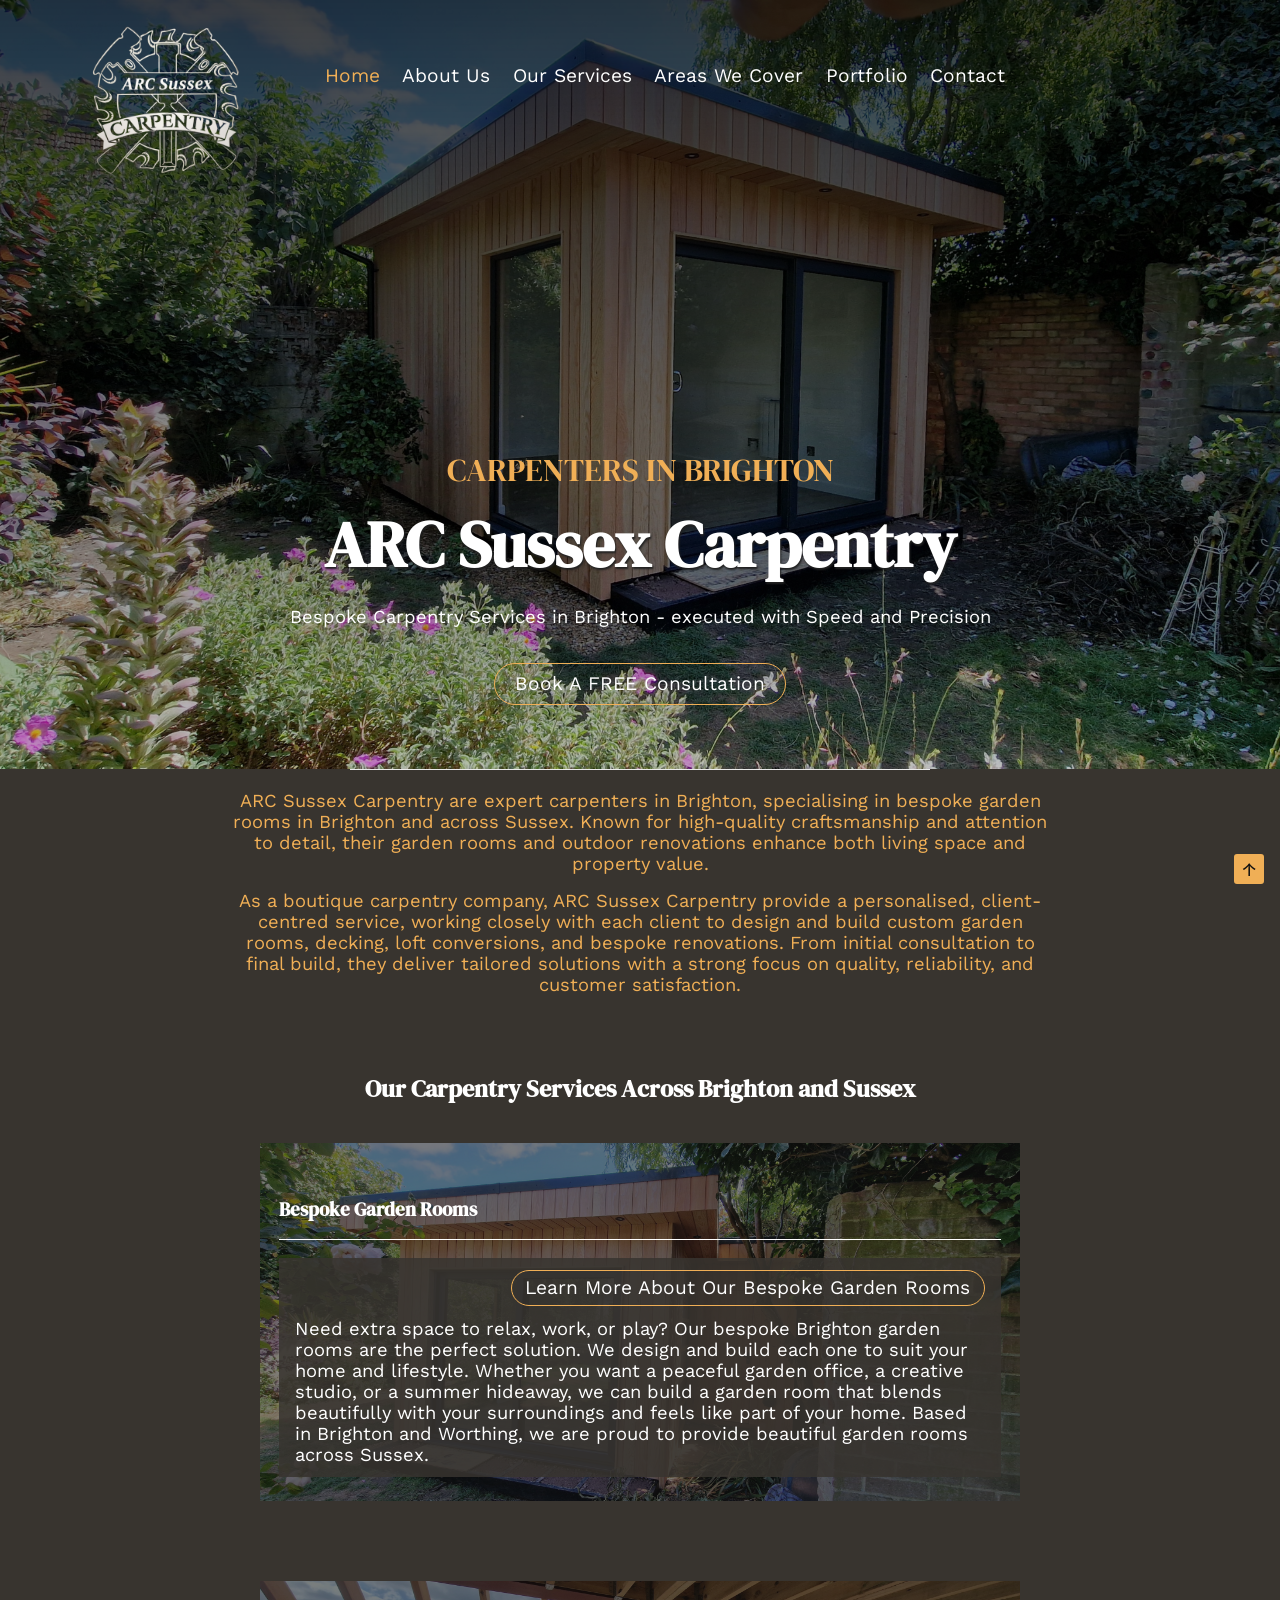
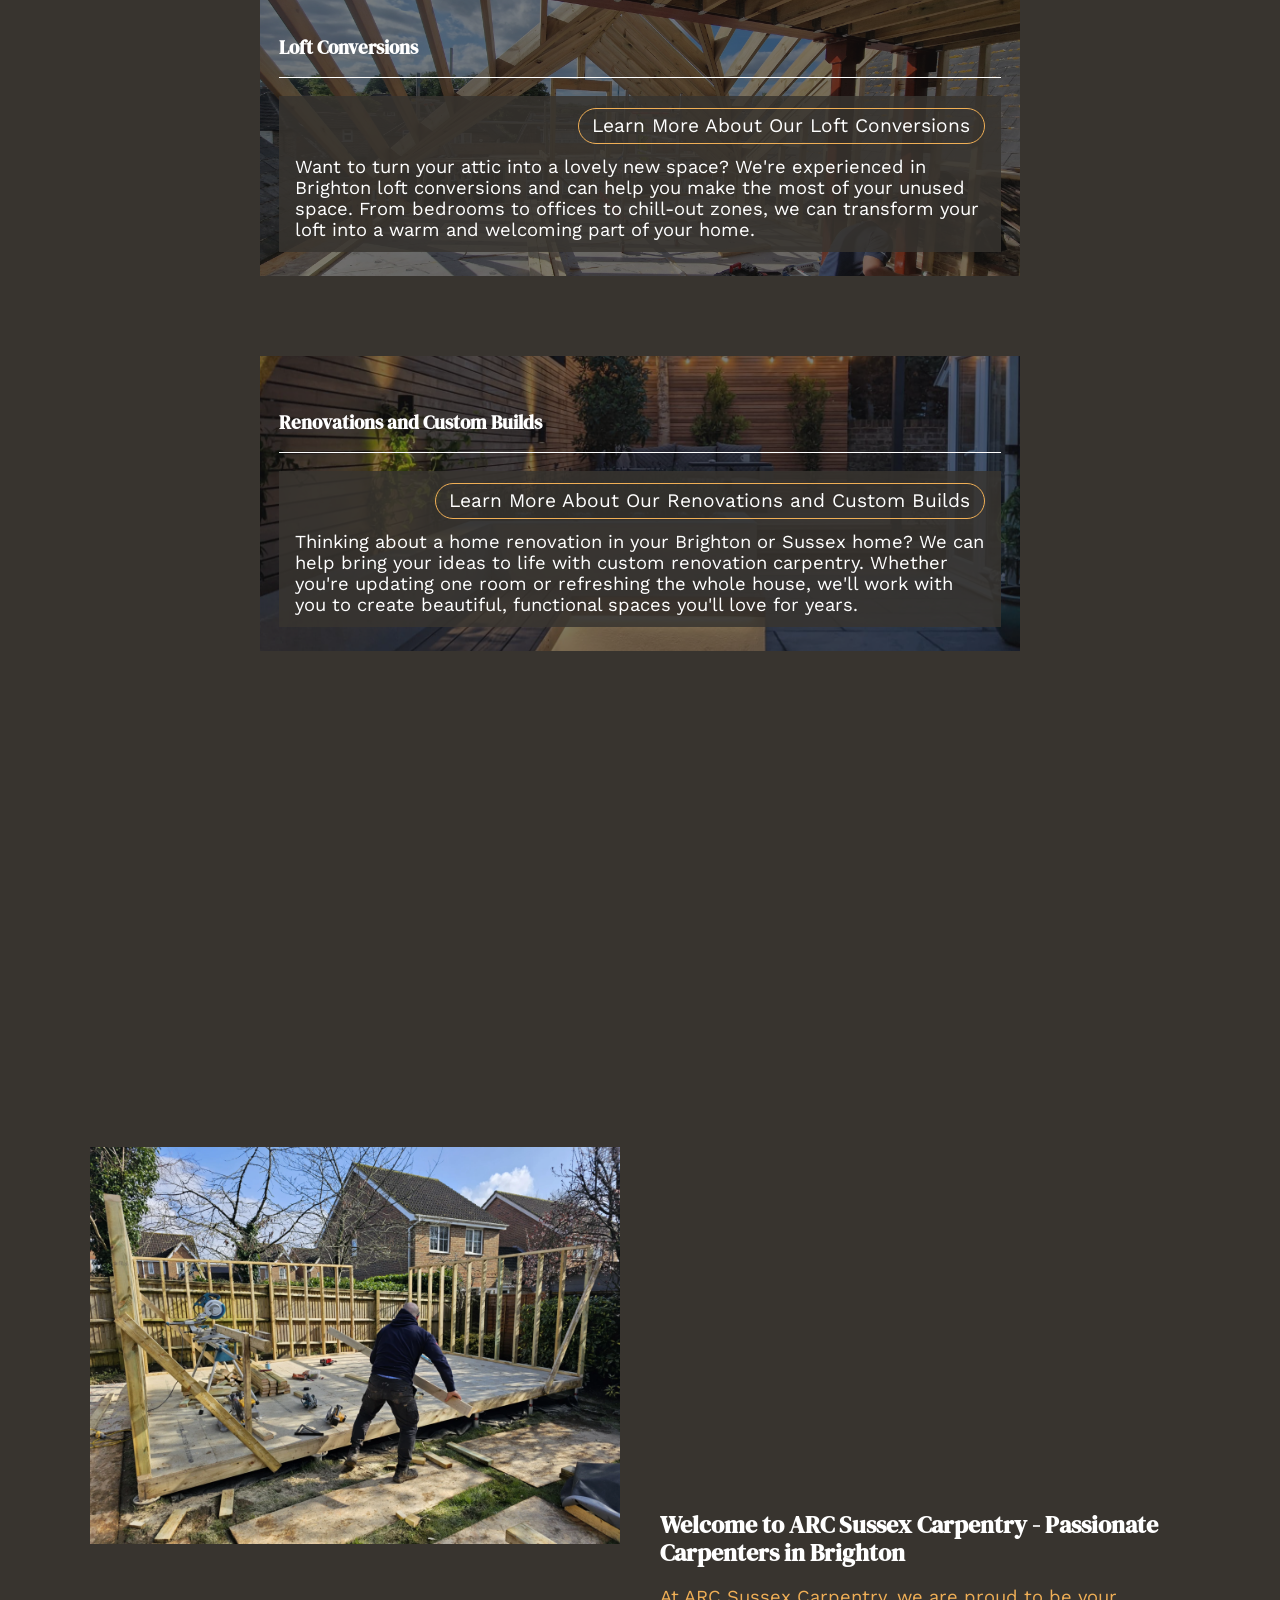
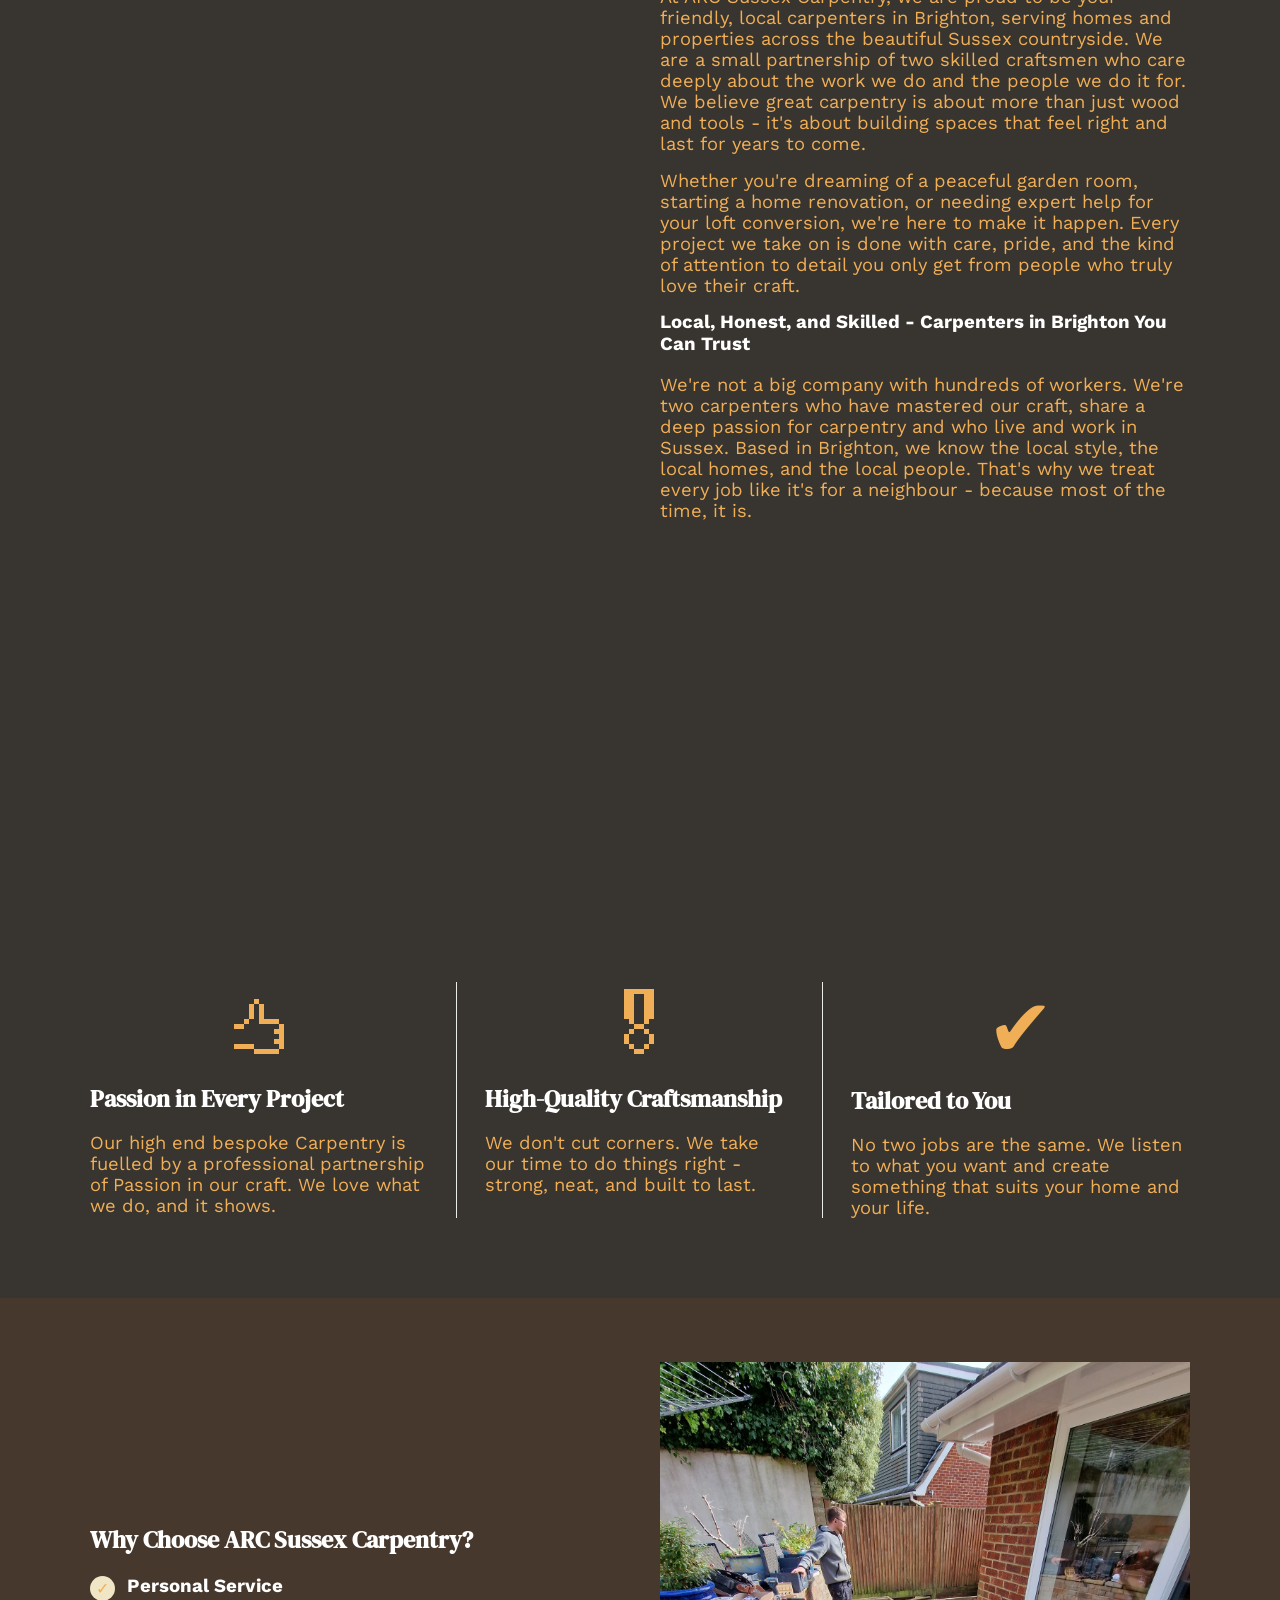
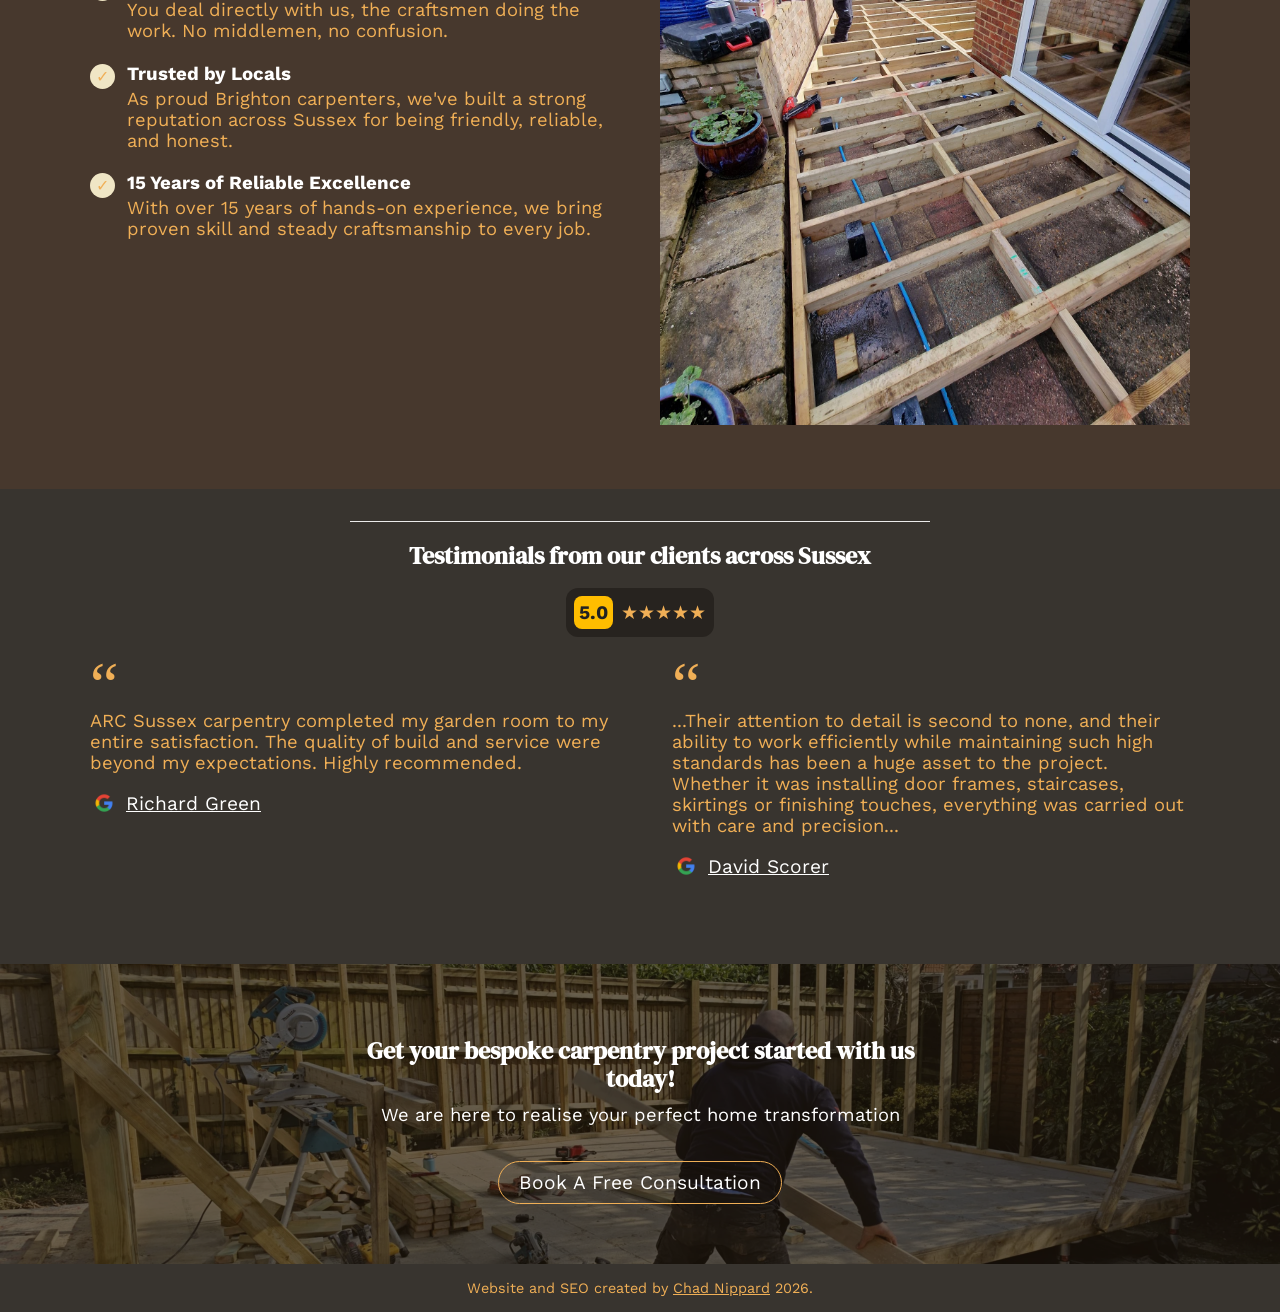
==== commit 844f99bb: "Removed old review section html and css, updated alt text on Rytis.webp" ====
--- a/index.html
+++ b/index.html
@@ -118,107 +118,6 @@
     </section>
     <div class="site-background">
 
-      <!-- <section class="reviews-strip section section--dark">
-        <div class="container">
-          <div class="review-summary">
-            <strong>EXCELLENT</strong>
-            <div class="stars" aria-label="Five stars">★★★★★</div>
-            <span>Based on <b>13</b> reviews</span>
-            <img src="images/Google_2015_logo.svg.webp" alt="Google" class="google-wordmark" width="100" height="34"
-              loading="lazy" decoding="async">
-          </div>
-
-          <div class="review-grid">
-            <article class="review-card">
-              <a href="https://maps.app.goo.gl/Y29RzMZ5uqseSwcW8" target="_blank" rel="noopener noreferrer">
-                <div class="review-head">
-                  <span class="avatar">R</span>
-                  <div>
-                    <b>Richard Culver</b>
-                    <small>
-                      <time datetime="2026-09-23">September 2026</time>
-                    </small>
-                  </div>
-                  <img src="images/Google-Logo.webp" alt="Google" class="google-g" width="28" height="28" loading="lazy"
-                    decoding="async">
-                </div>
-              </a>
-
-              <div class="small-stars" aria-label="Five stars">★★★★★</div>
-
-              <p>
-                Aaron and team built our new garden room and did a fantastic job - they were friendly, communicative,
-                punctual and very helpful throughout. It wasn't a straightforward build - we have no rear access so all
-                materials and waste needed to be brought through our house - but the project stuck to schedule and we're
-                delighted with the result. Would recommend.
-              </p>
-
-              <a href="https://maps.app.goo.gl/Y29RzMZ5uqseSwcW8" target="_blank" rel="noopener noreferrer"
-                class="read-more">
-                <small>Read more</small>
-              </a>
-            </article>
-
-            <article class="review-card">
-              <a href="https://maps.app.goo.gl/iDZdyYT8npCqeXSf9" target="_blank" rel="noopener noreferrer">
-                <div class="review-head">
-                  <span class="avatar orange">M</span>
-                  <div>
-                    <b>Mark Henderson</b>
-                    <small>
-                      <time datetime="2025-09">September 2025</time>
-                    </small>
-                  </div>
-                  <img src="images/Google-Logo.webp" alt="Google" class="google-g" width="28" height="28" loading="lazy"
-                    decoding="async">
-                </div>
-              </a>
-
-              <div class="small-stars" aria-label="Five stars">★★★★★</div>
-
-              <p>
-                Extremely happy with the work ARC have done with my sloped garden, making a level deck with a few steps
-                to get onto the soon to be grass area. A very clean and professional company would highly recommend.
-              </p>
-
-              <a href="https://maps.app.goo.gl/iDZdyYT8npCqeXSf9" target="_blank" rel="noopener noreferrer"
-                class="read-more">
-                <small>Read more</small>
-              </a>
-            </article>
-
-            <article class="review-card">
-              <a href="https://maps.app.goo.gl/wv1iPqadfYeNjGK7A" target="_blank" rel="noopener noreferrer">
-                <div class="review-head">
-                  <span class="avatar blue">E</span>
-                  <div>
-                    <b>Evo Sparks</b>
-                    <small>
-                      <time datetime="2025-09">September 2025</time>
-                    </small>
-                  </div>
-                  <img src="images/Google-Logo.webp" alt="Google" class="google-g" width="28" height="28" loading="lazy"
-                    decoding="async">
-                </div>
-              </a>
-
-              <div class="small-stars" aria-label="Five stars">★★★★★</div>
-
-              <p>
-                I had a new fence and gate installed 2 years ago as my old one was literally falling down so I contacted
-                this company for a new fence and gate. The next day I had a representative turn up and give me a quote
-                to which was a good price compared to others I'd received, he was polite and professional...
-              </p>
-
-              <a href="https://maps.app.goo.gl/wv1iPqadfYeNjGK7A" target="_blank" rel="noopener noreferrer"
-                class="read-more">
-                <small>Read more</small>
-              </a>
-            </article>
-          </div>
-        </div>
-      </section> -->
-
       <!-- Google Reviews -->
       <div class="sk-ww-google-reviews" data-embed-id="25717072"></div>
       <script src="https://widgets.sociablekit.com/google-reviews/widget.js" defer></script>
@@ -311,9 +210,9 @@
       <section class="about-preview section section--dark">
         <div class="container about-preview__inner">
           <div class="about-images">
-            <img src="images/Rytis.webp" alt="Rytis, one of the carpenters at ARC Sussex Carpentry" loading="lazy"
+            <img src="images/Rytis.webp" alt="Rytis, ARC Sussex Carpentry carpenter working on a bespoke timber project" loading="lazy"
               decoding="async">
-            <img src="images/Aaron.webp" alt="Aaron, one of the carpenters at ARC Sussex Carpentry" loading="lazy"
+            <img src="images/Aaron.webp" alt="Aaron, ARC Sussex Carpentry carpenter working on a bespoke decking project" loading="lazy"
               decoding="async">
           </div>
           <div class="about-copy">
@@ -490,7 +389,7 @@
     </div>
 
     <section class="final-cta">
-      <img class="final-cta__image" src="images/Rytis.webp" alt="" loading="lazy" decoding="async">
+      <img class="final-cta__image" src="images/Rytis.webp" alt="Rytis, ARC Sussex Carpentry carpenter working on a bespoke timber project" loading="lazy" decoding="async">
       <div class="cta-overlay"></div>
       <div class="cta-content">
         <h2>Get your bespoke carpentry project started with us today!</h2>
--- a/css/style.css
+++ b/css/style.css
@@ -240,114 +240,6 @@
 }
 
 /* =========================
-   Reviews
-   ========================= */
-.reviews-strip {
-  padding: 2rem 0 4rem;
-  text-align: center;
-}
-
-.review-summary strong {
-  display: block;
-  color: var(--colour-gold);
-}
-
-.stars, .small-stars {
-  color: #ffbf00;
-  letter-spacing: 2px;
-}
-
-.review-summary>span {
-  display: block;
-  color: var(--colour-gold);
-}
-
-.google-wordmark {
-  width: 100px;
-  height: auto;
-  margin: 0.35rem auto 0;
-}
-
-.review-grid {
-  display: grid;
-  gap: 1rem;
-  margin-top: 1.5rem;
-}
-
-.review-card {
-  min-height: 215px;
-  padding: 1rem 1.1rem;
-  border-radius: 12px;
-  background: #f5f5f5;
-  color: var(--colour-black);
-  text-align: left;
-  box-shadow: 0 2px 5px rgba(0, 0, 0, 0.15);
-}
-
-.review-card a {
-  text-decoration: none;
-}
-
-.review-head {
-  display: flex;
-  align-items: center;
-  gap: 0.75rem;
-}
-
-.review-head b {
-  display: block;
-}
-
-.review-head small {
-  display: block;
-  color: #777;
-}
-
-.avatar {
-  width: 40px;
-  height: 40px;
-  flex: 0 0 40px;
-  display: grid;
-  place-items: center;
-  border-radius: 50%;
-  background: #607d8b;
-  color: var(--colour-white);
-}
-
-.avatar.orange {
-  background: #ed6c00;
-}
-
-.avatar.blue {
-  background: #8ba0a8;
-}
-
-.google-g {
-  width: 28px;
-  height: 28px;
-  margin-left: auto;
-  object-fit: contain;
-}
-
-.small-stars {
-  margin: 0.5rem 0;
-}
-
-.review-card p {
-  line-height: 1.45;
-  color: black;
-}
-
-.review-card>small {
-  color: #888;
-}
-
-.review-card .read-more {
-  text-decoration: underline;
-  transition: color 0.25s ease;
-}
-
-/* =========================
    Intro
    ========================= */
 .intro {
